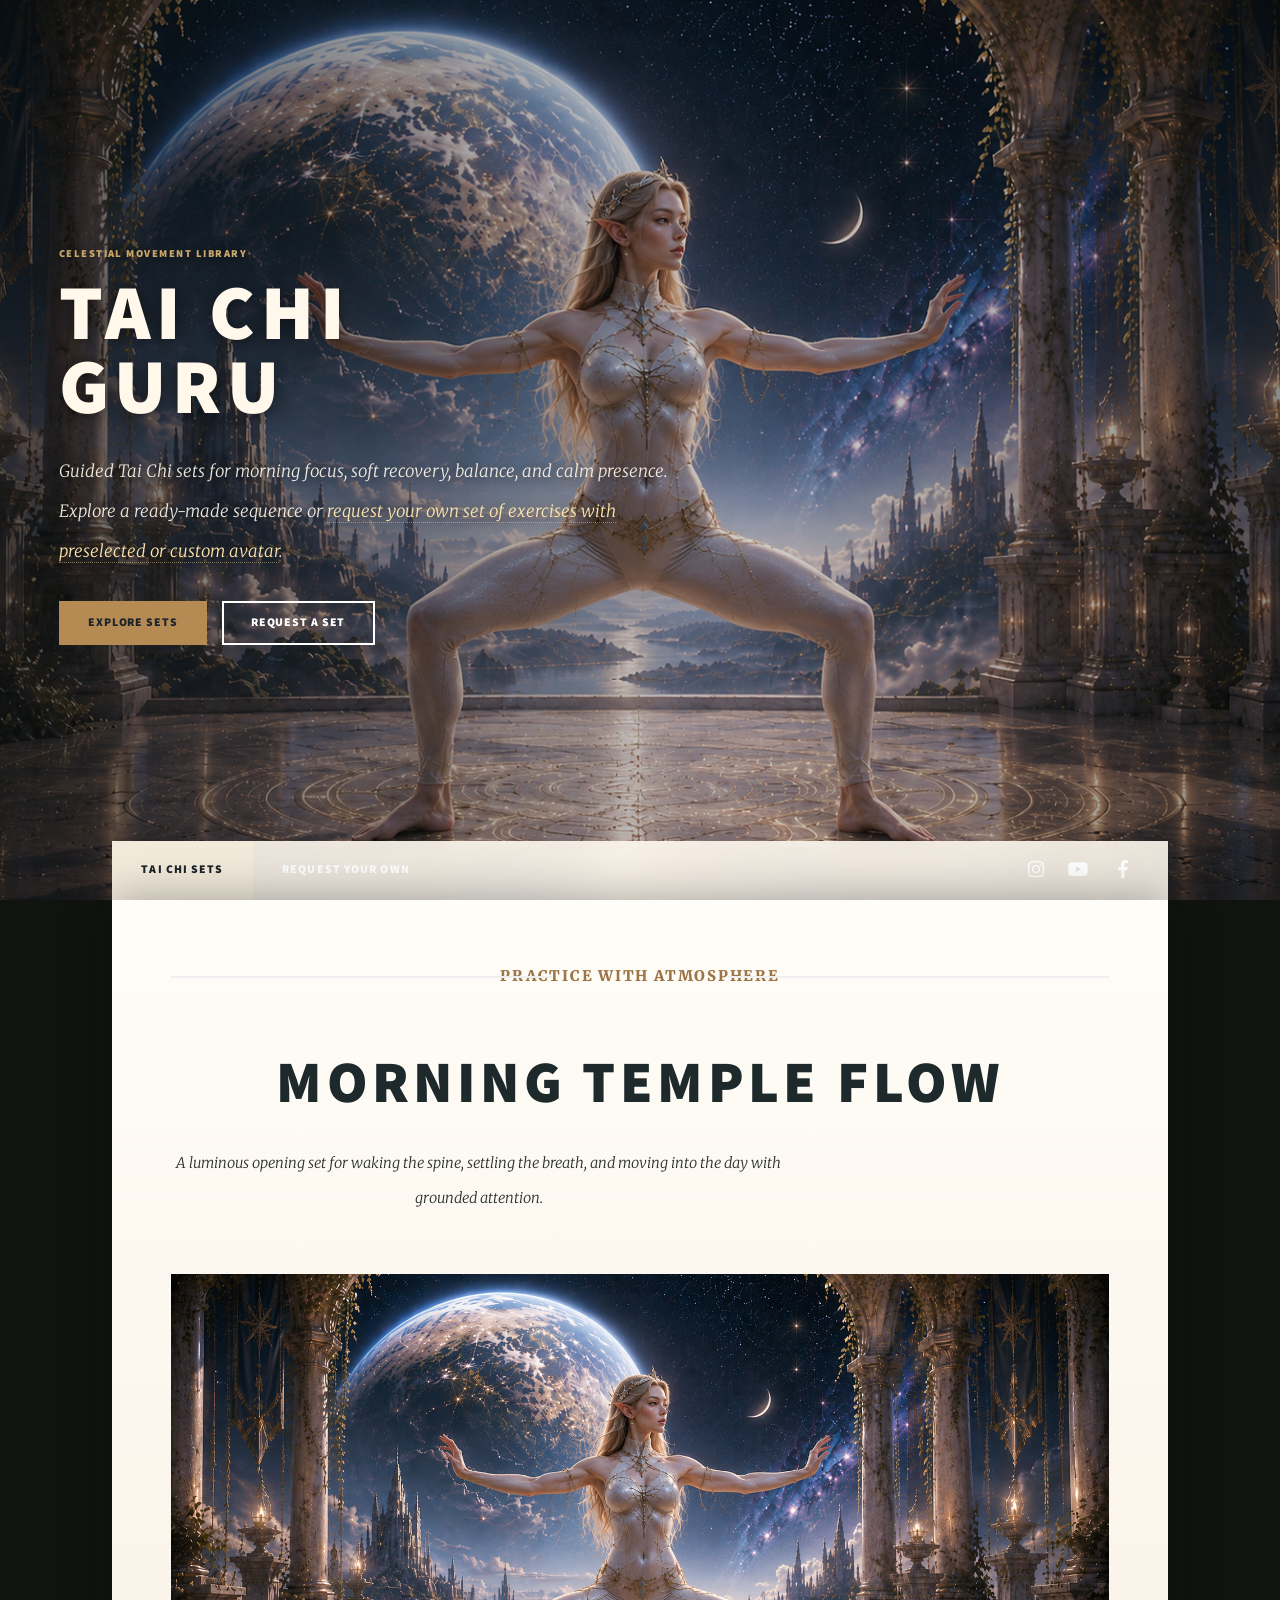
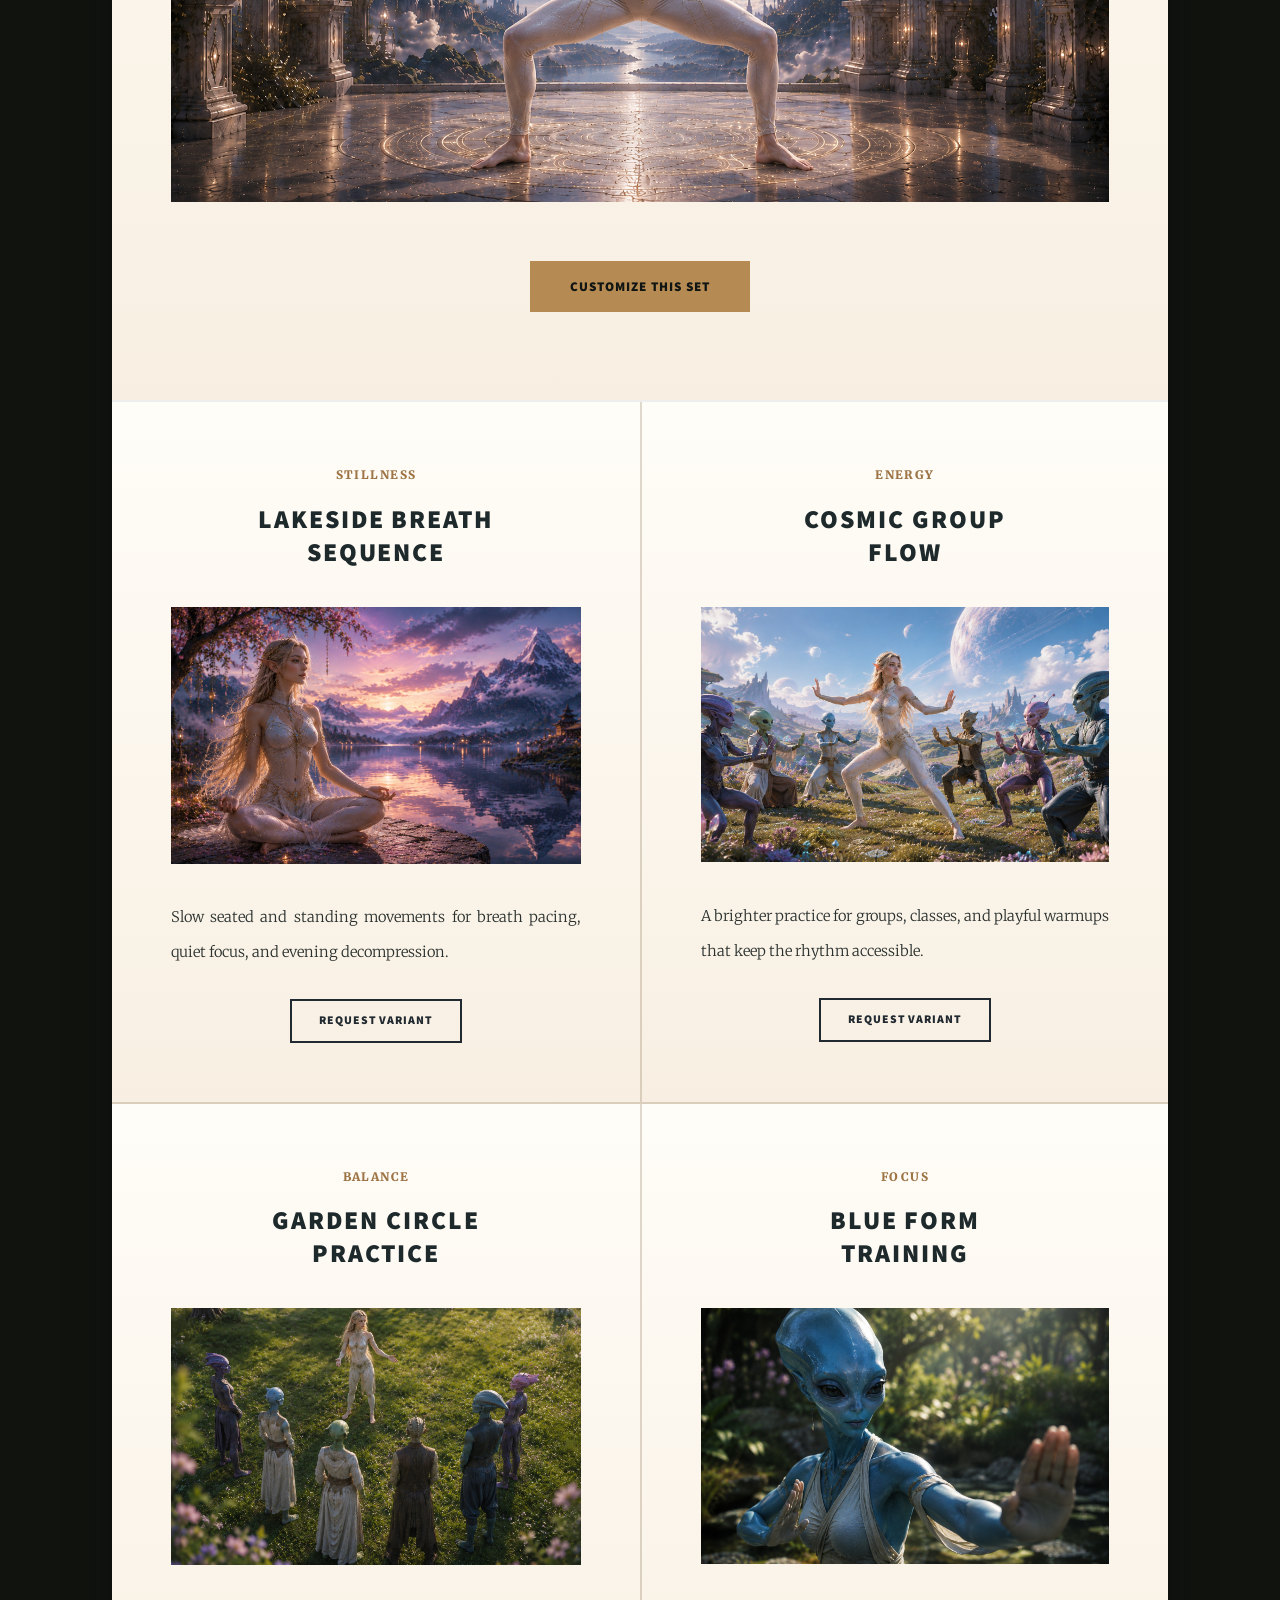
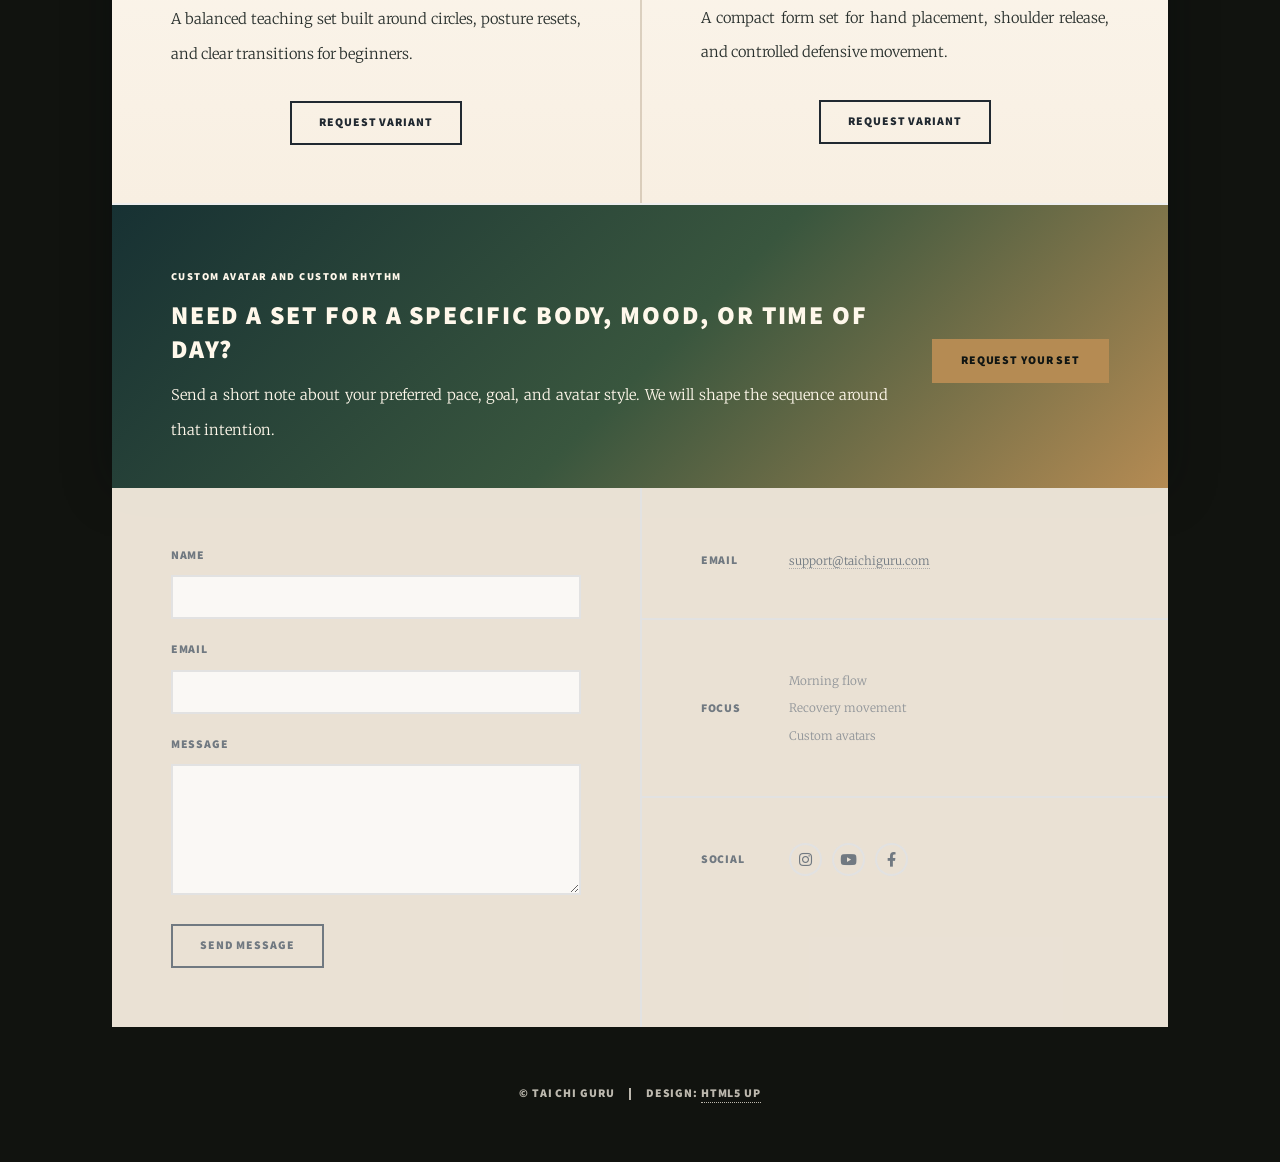
==== index.html @ 0974673b "Update support email" ====
<!DOCTYPE HTML>
<!--
	Massively by HTML5 UP
	html5up.net | @ajlkn
	Free for personal and commercial use under the CCA 3.0 license (html5up.net/license)
-->
<html>
	<head>
		<title>Tai Chi Guru</title>
		<meta charset="utf-8" />
		<meta name="viewport" content="width=device-width, initial-scale=1, user-scalable=no" />
		<link rel="stylesheet" href="assets/css/main.css" />
		<link rel="stylesheet" href="assets/css/tai-chi-guru.css" />
		<noscript><link rel="stylesheet" href="assets/css/noscript.css" /></noscript>
	</head>
	<body class="is-preload">

		<!-- Wrapper -->
			<div id="wrapper" class="fade-in">

				<!-- Intro -->
					<div id="intro" class="tai-hero">
						<p class="eyebrow">Celestial movement library</p>
						<h1>Tai Chi<br />
						Guru</h1>
						<p>Guided Tai Chi sets for morning focus, soft recovery, balance, and calm presence. Explore a ready-made sequence or <a href="request.html">request your own set of exercises with preselected or custom avatar</a>.</p>
						<ul class="actions">
							<li><a href="#sets" class="button primary scrolly">Explore Sets</a></li>
							<li><a href="request.html" class="button">Request a Set</a></li>
						</ul>
					</div>

				<!-- Header -->
					<header id="header">
						<a href="index.html" class="logo">Tai Chi Guru</a>
					</header>

				<!-- Nav -->
					<nav id="nav">
						<ul class="links">
							<li class="active"><a href="index.html">Tai Chi Sets</a></li>
							<li><a href="request.html">Request Your Own</a></li>
						</ul>
						<ul class="icons">
							<li><a href="#" class="icon brands fa-instagram"><span class="label">Instagram</span></a></li>
							<li><a href="#" class="icon brands fa-youtube"><span class="label">YouTube</span></a></li>
							<li><a href="#" class="icon brands fa-facebook-f"><span class="label">Facebook</span></a></li>
						</ul>
					</nav>

				<!-- Main -->
					<div id="main">

						<!-- Featured Post -->
							<article id="sets" class="post featured tai-feature">
								<header class="major">
									<span class="date">Practice with atmosphere</span>
									<h2><a href="#">Morning Temple Flow</a></h2>
									<p>A luminous opening set for waking the spine, settling the breath, and moving into the day with grounded attention.</p>
								</header>
								<a href="#" class="image main"><img src="images/hero-celestial-temple.png" alt="Tai Chi practice in a moonlit celestial temple" /></a>
								<ul class="actions special">
									<li><a href="request.html" class="button large primary">Customize This Set</a></li>
								</ul>
							</article>

						<!-- Posts -->
							<section class="posts tai-set-grid">
								<article>
									<header>
										<span class="date">Stillness</span>
										<h2><a href="#">Lakeside Breath<br />
										Sequence</a></h2>
									</header>
									<a href="#" class="image fit"><img src="images/set-lakeside-meditation.png" alt="Meditative Tai Chi pose beside a mountain lake at sunset" /></a>
									<p>Slow seated and standing movements for breath pacing, quiet focus, and evening decompression.</p>
									<ul class="actions special">
										<li><a href="request.html" class="button">Request Variant</a></li>
									</ul>
								</article>
								<article>
									<header>
										<span class="date">Energy</span>
										<h2><a href="#">Cosmic Group<br />
										Flow</a></h2>
									</header>
									<a href="#" class="image fit"><img src="images/set-cosmic-group.png" alt="Group Tai Chi practice in a colorful cosmic meadow" /></a>
									<p>A brighter practice for groups, classes, and playful warmups that keep the rhythm accessible.</p>
									<ul class="actions special">
										<li><a href="request.html" class="button">Request Variant</a></li>
									</ul>
								</article>
								<article>
									<header>
										<span class="date">Balance</span>
										<h2><a href="#">Garden Circle<br />
										Practice</a></h2>
									</header>
									<a href="#" class="image fit"><img src="images/set-garden-circle.png" alt="Tai Chi guide teaching a quiet garden circle" /></a>
									<p>A balanced teaching set built around circles, posture resets, and clear transitions for beginners.</p>
									<ul class="actions special">
										<li><a href="request.html" class="button">Request Variant</a></li>
									</ul>
								</article>
								<article>
									<header>
										<span class="date">Focus</span>
										<h2><a href="#">Blue Form<br />
										Training</a></h2>
									</header>
									<a href="#" class="image fit"><img src="images/set-blue-form.png" alt="Close Tai Chi hand form in a shaded garden" /></a>
									<p>A compact form set for hand placement, shoulder release, and controlled defensive movement.</p>
									<ul class="actions special">
										<li><a href="request.html" class="button">Request Variant</a></li>
									</ul>
								</article>
							</section>

						<!-- Request CTA -->
							<section class="tai-request-band">
								<div>
									<p class="eyebrow">Custom avatar and custom rhythm</p>
									<h2>Need a set for a specific body, mood, or time of day?</h2>
									<p>Send a short note about your preferred pace, goal, and avatar style. We will shape the sequence around that intention.</p>
								</div>
								<ul class="actions">
									<li><a href="request.html" class="button primary">Request Your Set</a></li>
								</ul>
							</section>

					</div>

				<!-- Footer -->
					<footer id="footer">
						<section>
							<form method="post" action="#">
								<div class="fields">
									<div class="field">
										<label for="name">Name</label>
										<input type="text" name="name" id="name" />
									</div>
									<div class="field">
										<label for="email">Email</label>
										<input type="email" name="email" id="email" />
									</div>
									<div class="field">
										<label for="message">Message</label>
										<textarea name="message" id="message" rows="3"></textarea>
									</div>
								</div>
								<ul class="actions">
									<li><input type="submit" value="Send Message" /></li>
								</ul>
							</form>
						</section>
						<section class="split contact">
							<section>
								<h3>Email</h3>
								<p><a href="#">support@taichiguru.com</a></p>
							</section>
							<section>
								<h3>Focus</h3>
								<p>Morning flow<br />
								Recovery movement<br />
								Custom avatars</p>
							</section>
							<section>
								<h3>Social</h3>
								<ul class="icons alt">
									<li><a href="#" class="icon brands alt fa-instagram"><span class="label">Instagram</span></a></li>
									<li><a href="#" class="icon brands alt fa-youtube"><span class="label">YouTube</span></a></li>
									<li><a href="#" class="icon brands alt fa-facebook-f"><span class="label">Facebook</span></a></li>
								</ul>
							</section>
						</section>
					</footer>

				<!-- Copyright -->
					<div id="copyright">
						<ul><li>&copy; Tai Chi Guru</li><li>Design: <a href="https://html5up.net">HTML5 UP</a></li></ul>
					</div>

			</div>

		<!-- Scripts -->
			<script src="assets/js/jquery.min.js"></script>
			<script src="assets/js/jquery.scrollex.min.js"></script>
			<script src="assets/js/jquery.scrolly.min.js"></script>
			<script src="assets/js/browser.min.js"></script>
			<script src="assets/js/breakpoints.min.js"></script>
			<script src="assets/js/util.js"></script>
			<script src="assets/js/main.js"></script>

	</body>
</html>
---- assets/css/main.css ----
@import url(fontawesome-all.min.css);
@import url("https://fonts.googleapis.com/css?family=Merriweather:300,700,300italic,700italic|Source+Sans+Pro:900");

/*
	Massively by HTML5 UP
	html5up.net | @ajlkn
	Free for personal and commercial use under the CCA 3.0 license (html5up.net/license)
*/

html, body, div, span, applet, object,
iframe, h1, h2, h3, h4, h5, h6, p, blockquote,
pre, a, abbr, acronym, address, big, cite,
code, del, dfn, em, img, ins, kbd, q, s, samp,
small, strike, strong, sub, sup, tt, var, b,
u, i, center, dl, dt, dd, ol, ul, li, fieldset,
form, label, legend, table, caption, tbody,
tfoot, thead, tr, th, td, article, aside,
canvas, details, embed, figure, figcaption,
footer, header, hgroup, menu, nav, output, ruby,
section, summary, time, mark, audio, video {
	margin: 0;
	padding: 0;
	border: 0;
	font-size: 100%;
	font: inherit;
	vertical-align: baseline;}

article, aside, details, figcaption, figure,
footer, header, hgroup, menu, nav, section {
	display: block;}

body {
	line-height: 1;
}

ol, ul {
	list-style: none;
}

blockquote, q {
	quotes: none;
}

	blockquote:before, blockquote:after, q:before, q:after {
		content: '';
		content: none;
	}

table {
	border-collapse: collapse;
	border-spacing: 0;
}

body {
	-webkit-text-size-adjust: none;
}

mark {
	background-color: transparent;
	color: inherit;
}

input::-moz-focus-inner {
	border: 0;
	padding: 0;
}

input, select, textarea {
	-moz-appearance: none;
	-webkit-appearance: none;
	-ms-appearance: none;
	appearance: none;
}

/* Basic */

	@-ms-viewport {
		width: device-width;
	}

	body {
		-ms-overflow-style: scrollbar;
	}

	@media screen and (max-width: 480px) {

		html, body {
			min-width: 320px;
		}

	}

	html {
		box-sizing: border-box;
	}

	*, *:before, *:after {
		box-sizing: inherit;
	}

	body {
		background-color: #1e252d;
	}

		body.is-preload *, body.is-preload *:before, body.is-preload *:after {
			-moz-animation: none !important;
			-webkit-animation: none !important;
			-ms-animation: none !important;
			animation: none !important;
			-moz-transition: none !important;
			-webkit-transition: none !important;
			-ms-transition: none !important;
			transition: none !important;
		}

/* Type */

	html {
		font-size: 16pt;
	}

		@media screen and (max-width: 1680px) {

			html {
				font-size: 12pt;
			}

		}

		@media screen and (max-width: 1280px) {

			html {
				font-size: 11pt;
			}

		}

		@media screen and (max-width: 360px) {

			html {
				font-size: 10pt;
			}

		}

	body {
		color: #212931;
	}

	body, input, select, textarea {
		font-family: "Merriweather", Georgia, serif;
		font-weight: 300;
		font-size: 1rem;
		line-height: 2.375;
	}

	a {
		-moz-transition: color 0.2s ease-in-out, background-color 0.2s ease-in-out, border-color 0.2s ease-in-out, box-shadow 0.2s ease-in-out;
		-webkit-transition: color 0.2s ease-in-out, background-color 0.2s ease-in-out, border-color 0.2s ease-in-out, box-shadow 0.2s ease-in-out;
		-ms-transition: color 0.2s ease-in-out, background-color 0.2s ease-in-out, border-color 0.2s ease-in-out, box-shadow 0.2s ease-in-out;
		transition: color 0.2s ease-in-out, background-color 0.2s ease-in-out, border-color 0.2s ease-in-out, box-shadow 0.2s ease-in-out;
		border-bottom: dotted 1px;
		text-decoration: none;
	}

		a:hover {
			border-bottom-color: transparent;
		}

	strong, b {
		font-weight: 600;
	}

	em, i {
		font-style: italic;
	}

	p {
		text-align: justify;
		margin: 0 0 2rem 0;
	}

	h1, h2, h3, h4, h5, h6 {
		font-family: "Source Sans Pro", Helvetica, sans-serif;
		font-weight: 900;
		line-height: 1.5;
		letter-spacing: 0.075em;
		text-transform: uppercase;
		margin: 0 0 1rem 0;
	}

		h1 a, h2 a, h3 a, h4 a, h5 a, h6 a {
			border-bottom: 0;
			color: inherit;
			text-decoration: none;
		}

	h1 {
		font-size: 4rem;
		line-height: 1.1;
		margin: 0 0 2rem 0;
	}

	h2 {
		font-size: 1.75rem;
		line-height: 1.3;
		margin: 0 0 1.5rem 0;
	}

	h3 {
		font-size: 1.25rem;
		margin: 0 0 1.5rem 0;
	}

	h4 {
		font-size: 1rem;
	}

	h5 {
		font-size: 0.9rem;
	}

	h6 {
		font-size: 0.8rem;
	}

	sub {
		font-size: 0.8rem;
		position: relative;
		top: 0.5rem;
	}

	sup {
		font-size: 0.8rem;
		position: relative;
		top: -0.5rem;
	}

	blockquote {
		border-left: solid 4px;
		font-style: italic;
		margin: 0 0 2rem 0;
		padding: 0.5rem 0 0.5rem 2rem;
	}

	code {
		border: solid 2px;
		font-family: "Courier New", monospace;
		font-size: 0.9rem;
		margin: 0 0.25rem;
		padding: 0.25rem 0.65rem;
	}

	pre {
		-webkit-overflow-scrolling: touch;
		font-family: "Courier New", monospace;
		font-size: 0.9rem;
		margin: 0 0 2rem 0;
	}

		pre code {
			display: block;
			line-height: 1.75;
			padding: 1rem 1.5rem;
			overflow-x: auto;
		}

	hr {
		border: 0;
		border-bottom: solid 2px;
		margin: 3rem 0;
	}

		hr.major {
			margin: 5rem 0;
		}

	.align-left {
		text-align: left;
	}

	.align-center {
		text-align: center;
	}

	.align-right {
		text-align: right;
	}

	input, select, textarea {
		color: #212931;
	}

	a {
		color: #212931;
		border-bottom-color: rgba(33, 41, 49, 0.5);
	}

		a:hover {
			border-bottom-color: transparent;
			color: #18bfef !important;
		}

	strong, b {
		color: #212931;
	}

	h1, h2, h3, h4, h5, h6 {
		color: #212931;
	}

	blockquote {
		border-left-color: #eeeeee;
	}

	code {
		background: rgba(220, 220, 220, 0.25);
		border-color: #eeeeee;
	}

	hr {
		border-bottom-color: #eeeeee;
	}

/* Row */

	.row {
		display: flex;
		flex-wrap: wrap;
		box-sizing: border-box;
		align-items: stretch;
	}

		.row > * {
			box-sizing: border-box;
		}

		.row.gtr-uniform > * > :last-child {
			margin-bottom: 0;
		}

		.row.aln-left {
			justify-content: flex-start;
		}

		.row.aln-center {
			justify-content: center;
		}

		.row.aln-right {
			justify-content: flex-end;
		}

		.row.aln-top {
			align-items: flex-start;
		}

		.row.aln-middle {
			align-items: center;
		}

		.row.aln-bottom {
			align-items: flex-end;
		}

		.row > .imp {
			order: -1;
		}

		.row > .col-1 {
			width: 8.33333%;
		}

		.row > .off-1 {
			margin-left: 8.33333%;
		}

		.row > .col-2 {
			width: 16.66667%;
		}

		.row > .off-2 {
			margin-left: 16.66667%;
		}

		.row > .col-3 {
			width: 25%;
		}

		.row > .off-3 {
			margin-left: 25%;
		}

		.row > .col-4 {
			width: 33.33333%;
		}

		.row > .off-4 {
			margin-left: 33.33333%;
		}

		.row > .col-5 {
			width: 41.66667%;
		}

		.row > .off-5 {
			margin-left: 41.66667%;
		}

		.row > .col-6 {
			width: 50%;
		}

		.row > .off-6 {
			margin-left: 50%;
		}

		.row > .col-7 {
			width: 58.33333%;
		}

		.row > .off-7 {
			margin-left: 58.33333%;
		}

		.row > .col-8 {
			width: 66.66667%;
		}

		.row > .off-8 {
			margin-left: 66.66667%;
		}

		.row > .col-9 {
			width: 75%;
		}

		.row > .off-9 {
			margin-left: 75%;
		}

		.row > .col-10 {
			width: 83.33333%;
		}

		.row > .off-10 {
			margin-left: 83.33333%;
		}

		.row > .col-11 {
			width: 91.66667%;
		}

		.row > .off-11 {
			margin-left: 91.66667%;
		}

		.row > .col-12 {
			width: 100%;
		}

		.row > .off-12 {
			margin-left: 100%;
		}

		.row.gtr-0 {
			margin-top: 0;
			margin-left: 0rem;
		}

			.row.gtr-0 > * {
				padding: 0 0 0 0rem;
			}

			.row.gtr-0.gtr-uniform {
				margin-top: 0rem;
			}

				.row.gtr-0.gtr-uniform > * {
					padding-top: 0rem;
				}

		.row.gtr-25 {
			margin-top: 0;
			margin-left: -0.375rem;
		}

			.row.gtr-25 > * {
				padding: 0 0 0 0.375rem;
			}

			.row.gtr-25.gtr-uniform {
				margin-top: -0.375rem;
			}

				.row.gtr-25.gtr-uniform > * {
					padding-top: 0.375rem;
				}

		.row.gtr-50 {
			margin-top: 0;
			margin-left: -0.75rem;
		}

			.row.gtr-50 > * {
				padding: 0 0 0 0.75rem;
			}

			.row.gtr-50.gtr-uniform {
				margin-top: -0.75rem;
			}

				.row.gtr-50.gtr-uniform > * {
					padding-top: 0.75rem;
				}

		.row {
			margin-top: 0;
			margin-left: -1.5rem;
		}

			.row > * {
				padding: 0 0 0 1.5rem;
			}

			.row.gtr-uniform {
				margin-top: -1.5rem;
			}

				.row.gtr-uniform > * {
					padding-top: 1.5rem;
				}

		.row.gtr-150 {
			margin-top: 0;
			margin-left: -2.25rem;
		}

			.row.gtr-150 > * {
				padding: 0 0 0 2.25rem;
			}

			.row.gtr-150.gtr-uniform {
				margin-top: -2.25rem;
			}

				.row.gtr-150.gtr-uniform > * {
					padding-top: 2.25rem;
				}

		.row.gtr-200 {
			margin-top: 0;
			margin-left: -3rem;
		}

			.row.gtr-200 > * {
				padding: 0 0 0 3rem;
			}

			.row.gtr-200.gtr-uniform {
				margin-top: -3rem;
			}

				.row.gtr-200.gtr-uniform > * {
					padding-top: 3rem;
				}

		@media screen and (max-width: 1680px) {

			.row {
				display: flex;
				flex-wrap: wrap;
				box-sizing: border-box;
				align-items: stretch;
			}

				.row > * {
					box-sizing: border-box;
				}

				.row.gtr-uniform > * > :last-child {
					margin-bottom: 0;
				}

				.row.aln-left {
					justify-content: flex-start;
				}

				.row.aln-center {
					justify-content: center;
				}

				.row.aln-right {
					justify-content: flex-end;
				}

				.row.aln-top {
					align-items: flex-start;
				}

				.row.aln-middle {
					align-items: center;
				}

				.row.aln-bottom {
					align-items: flex-end;
				}

				.row > .imp-xlarge {
					order: -1;
				}

				.row > .col-1-xlarge {
					width: 8.33333%;
				}

				.row > .off-1-xlarge {
					margin-left: 8.33333%;
				}

				.row > .col-2-xlarge {
					width: 16.66667%;
				}

				.row > .off-2-xlarge {
					margin-left: 16.66667%;
				}

				.row > .col-3-xlarge {
					width: 25%;
				}

				.row > .off-3-xlarge {
					margin-left: 25%;
				}

				.row > .col-4-xlarge {
					width: 33.33333%;
				}

				.row > .off-4-xlarge {
					margin-left: 33.33333%;
				}

				.row > .col-5-xlarge {
					width: 41.66667%;
				}

				.row > .off-5-xlarge {
					margin-left: 41.66667%;
				}

				.row > .col-6-xlarge {
					width: 50%;
				}

				.row > .off-6-xlarge {
					margin-left: 50%;
				}

				.row > .col-7-xlarge {
					width: 58.33333%;
				}

				.row > .off-7-xlarge {
					margin-left: 58.33333%;
				}

				.row > .col-8-xlarge {
					width: 66.66667%;
				}

				.row > .off-8-xlarge {
					margin-left: 66.66667%;
				}

				.row > .col-9-xlarge {
					width: 75%;
				}

				.row > .off-9-xlarge {
					margin-left: 75%;
				}

				.row > .col-10-xlarge {
					width: 83.33333%;
				}

				.row > .off-10-xlarge {
					margin-left: 83.33333%;
				}

				.row > .col-11-xlarge {
					width: 91.66667%;
				}

				.row > .off-11-xlarge {
					margin-left: 91.66667%;
				}

				.row > .col-12-xlarge {
					width: 100%;
				}

				.row > .off-12-xlarge {
					margin-left: 100%;
				}

				.row.gtr-0 {
					margin-top: 0;
					margin-left: 0rem;
				}

					.row.gtr-0 > * {
						padding: 0 0 0 0rem;
					}

					.row.gtr-0.gtr-uniform {
						margin-top: 0rem;
					}

						.row.gtr-0.gtr-uniform > * {
							padding-top: 0rem;
						}

				.row.gtr-25 {
					margin-top: 0;
					margin-left: -0.375rem;
				}

					.row.gtr-25 > * {
						padding: 0 0 0 0.375rem;
					}

					.row.gtr-25.gtr-uniform {
						margin-top: -0.375rem;
					}

						.row.gtr-25.gtr-uniform > * {
							padding-top: 0.375rem;
						}

				.row.gtr-50 {
					margin-top: 0;
					margin-left: -0.75rem;
				}

					.row.gtr-50 > * {
						padding: 0 0 0 0.75rem;
					}

					.row.gtr-50.gtr-uniform {
						margin-top: -0.75rem;
					}

						.row.gtr-50.gtr-uniform > * {
							padding-top: 0.75rem;
						}

				.row {
					margin-top: 0;
					margin-left: -1.5rem;
				}

					.row > * {
						padding: 0 0 0 1.5rem;
					}

					.row.gtr-uniform {
						margin-top: -1.5rem;
					}

						.row.gtr-uniform > * {
							padding-top: 1.5rem;
						}

				.row.gtr-150 {
					margin-top: 0;
					margin-left: -2.25rem;
				}

					.row.gtr-150 > * {
						padding: 0 0 0 2.25rem;
					}

					.row.gtr-150.gtr-uniform {
						margin-top: -2.25rem;
					}

						.row.gtr-150.gtr-uniform > * {
							padding-top: 2.25rem;
						}

				.row.gtr-200 {
					margin-top: 0;
					margin-left: -3rem;
				}

					.row.gtr-200 > * {
						padding: 0 0 0 3rem;
					}

					.row.gtr-200.gtr-uniform {
						margin-top: -3rem;
					}

						.row.gtr-200.gtr-uniform > * {
							padding-top: 3rem;
						}

		}

		@media screen and (max-width: 1280px) {

			.row {
				display: flex;
				flex-wrap: wrap;
				box-sizing: border-box;
				align-items: stretch;
			}

				.row > * {
					box-sizing: border-box;
				}

				.row.gtr-uniform > * > :last-child {
					margin-bottom: 0;
				}

				.row.aln-left {
					justify-content: flex-start;
				}

				.row.aln-center {
					justify-content: center;
				}

				.row.aln-right {
					justify-content: flex-end;
				}

				.row.aln-top {
					align-items: flex-start;
				}

				.row.aln-middle {
					align-items: center;
				}

				.row.aln-bottom {
					align-items: flex-end;
				}

				.row > .imp-large {
					order: -1;
				}

				.row > .col-1-large {
					width: 8.33333%;
				}

				.row > .off-1-large {
					margin-left: 8.33333%;
				}

				.row > .col-2-large {
					width: 16.66667%;
				}

				.row > .off-2-large {
					margin-left: 16.66667%;
				}

				.row > .col-3-large {
					width: 25%;
				}

				.row > .off-3-large {
					margin-left: 25%;
				}

				.row > .col-4-large {
					width: 33.33333%;
				}

				.row > .off-4-large {
					margin-left: 33.33333%;
				}

				.row > .col-5-large {
					width: 41.66667%;
				}

				.row > .off-5-large {
					margin-left: 41.66667%;
				}

				.row > .col-6-large {
					width: 50%;
				}

				.row > .off-6-large {
					margin-left: 50%;
				}

				.row > .col-7-large {
					width: 58.33333%;
				}

				.row > .off-7-large {
					margin-left: 58.33333%;
				}

				.row > .col-8-large {
					width: 66.66667%;
				}

				.row > .off-8-large {
					margin-left: 66.66667%;
				}

				.row > .col-9-large {
					width: 75%;
				}

				.row > .off-9-large {
					margin-left: 75%;
				}

				.row > .col-10-large {
					width: 83.33333%;
				}

				.row > .off-10-large {
					margin-left: 83.33333%;
				}

				.row > .col-11-large {
					width: 91.66667%;
				}

				.row > .off-11-large {
					margin-left: 91.66667%;
				}

				.row > .col-12-large {
					width: 100%;
				}

				.row > .off-12-large {
					margin-left: 100%;
				}

				.row.gtr-0 {
					margin-top: 0;
					margin-left: 0rem;
				}

					.row.gtr-0 > * {
						padding: 0 0 0 0rem;
					}

					.row.gtr-0.gtr-uniform {
						margin-top: 0rem;
					}

						.row.gtr-0.gtr-uniform > * {
							padding-top: 0rem;
						}

				.row.gtr-25 {
					margin-top: 0;
					margin-left: -0.375rem;
				}

					.row.gtr-25 > * {
						padding: 0 0 0 0.375rem;
					}

					.row.gtr-25.gtr-uniform {
						margin-top: -0.375rem;
					}

						.row.gtr-25.gtr-uniform > * {
							padding-top: 0.375rem;
						}

				.row.gtr-50 {
					margin-top: 0;
					margin-left: -0.75rem;
				}

					.row.gtr-50 > * {
						padding: 0 0 0 0.75rem;
					}

					.row.gtr-50.gtr-uniform {
						margin-top: -0.75rem;
					}

						.row.gtr-50.gtr-uniform > * {
							padding-top: 0.75rem;
						}

				.row {
					margin-top: 0;
					margin-left: -1.5rem;
				}

					.row > * {
						padding: 0 0 0 1.5rem;
					}

					.row.gtr-uniform {
						margin-top: -1.5rem;
					}

						.row.gtr-uniform > * {
							padding-top: 1.5rem;
						}

				.row.gtr-150 {
					margin-top: 0;
					margin-left: -2.25rem;
				}

					.row.gtr-150 > * {
						padding: 0 0 0 2.25rem;
					}

					.row.gtr-150.gtr-uniform {
						margin-top: -2.25rem;
					}

						.row.gtr-150.gtr-uniform > * {
							padding-top: 2.25rem;
						}

				.row.gtr-200 {
					margin-top: 0;
					margin-left: -3rem;
				}

					.row.gtr-200 > * {
						padding: 0 0 0 3rem;
					}

					.row.gtr-200.gtr-uniform {
						margin-top: -3rem;
					}

						.row.gtr-200.gtr-uniform > * {
							padding-top: 3rem;
						}

		}

		@media screen and (max-width: 980px) {

			.row {
				display: flex;
				flex-wrap: wrap;
				box-sizing: border-box;
				align-items: stretch;
			}

				.row > * {
					box-sizing: border-box;
				}

				.row.gtr-uniform > * > :last-child {
					margin-bottom: 0;
				}

				.row.aln-left {
					justify-content: flex-start;
				}

				.row.aln-center {
					justify-content: center;
				}

				.row.aln-right {
					justify-content: flex-end;
				}

				.row.aln-top {
					align-items: flex-start;
				}

				.row.aln-middle {
					align-items: center;
				}

				.row.aln-bottom {
					align-items: flex-end;
				}

				.row > .imp-medium {
					order: -1;
				}

				.row > .col-1-medium {
					width: 8.33333%;
				}

				.row > .off-1-medium {
					margin-left: 8.33333%;
				}

				.row > .col-2-medium {
					width: 16.66667%;
				}

				.row > .off-2-medium {
					margin-left: 16.66667%;
				}

				.row > .col-3-medium {
					width: 25%;
				}

				.row > .off-3-medium {
					margin-left: 25%;
				}

				.row > .col-4-medium {
					width: 33.33333%;
				}

				.row > .off-4-medium {
					margin-left: 33.33333%;
				}

				.row > .col-5-medium {
					width: 41.66667%;
				}

				.row > .off-5-medium {
					margin-left: 41.66667%;
				}

				.row > .col-6-medium {
					width: 50%;
				}

				.row > .off-6-medium {
					margin-left: 50%;
				}

				.row > .col-7-medium {
					width: 58.33333%;
				}

				.row > .off-7-medium {
					margin-left: 58.33333%;
				}

				.row > .col-8-medium {
					width: 66.66667%;
				}

				.row > .off-8-medium {
					margin-left: 66.66667%;
				}

				.row > .col-9-medium {
					width: 75%;
				}

				.row > .off-9-medium {
					margin-left: 75%;
				}

				.row > .col-10-medium {
					width: 83.33333%;
				}

				.row > .off-10-medium {
					margin-left: 83.33333%;
				}

				.row > .col-11-medium {
					width: 91.66667%;
				}

				.row > .off-11-medium {
					margin-left: 91.66667%;
				}

				.row > .col-12-medium {
					width: 100%;
				}

				.row > .off-12-medium {
					margin-left: 100%;
				}

				.row.gtr-0 {
					margin-top: 0;
					margin-left: 0rem;
				}

					.row.gtr-0 > * {
						padding: 0 0 0 0rem;
					}

					.row.gtr-0.gtr-uniform {
						margin-top: 0rem;
					}

						.row.gtr-0.gtr-uniform > * {
							padding-top: 0rem;
						}

				.row.gtr-25 {
					margin-top: 0;
					margin-left: -0.375rem;
				}

					.row.gtr-25 > * {
						padding: 0 0 0 0.375rem;
					}

					.row.gtr-25.gtr-uniform {
						margin-top: -0.375rem;
					}

						.row.gtr-25.gtr-uniform > * {
							padding-top: 0.375rem;
						}

				.row.gtr-50 {
					margin-top: 0;
					margin-left: -0.75rem;
				}

					.row.gtr-50 > * {
						padding: 0 0 0 0.75rem;
					}

					.row.gtr-50.gtr-uniform {
						margin-top: -0.75rem;
					}

						.row.gtr-50.gtr-uniform > * {
							padding-top: 0.75rem;
						}

				.row {
					margin-top: 0;
					margin-left: -1.5rem;
				}

					.row > * {
						padding: 0 0 0 1.5rem;
					}

					.row.gtr-uniform {
						margin-top: -1.5rem;
					}

						.row.gtr-uniform > * {
							padding-top: 1.5rem;
						}

				.row.gtr-150 {
					margin-top: 0;
					margin-left: -2.25rem;
				}

					.row.gtr-150 > * {
						padding: 0 0 0 2.25rem;
					}

					.row.gtr-150.gtr-uniform {
						margin-top: -2.25rem;
					}

						.row.gtr-150.gtr-uniform > * {
							padding-top: 2.25rem;
						}

				.row.gtr-200 {
					margin-top: 0;
					margin-left: -3rem;
				}

					.row.gtr-200 > * {
						padding: 0 0 0 3rem;
					}

					.row.gtr-200.gtr-uniform {
						margin-top: -3rem;
					}

						.row.gtr-200.gtr-uniform > * {
							padding-top: 3rem;
						}

		}

		@media screen and (max-width: 736px) {

			.row {
				display: flex;
				flex-wrap: wrap;
				box-sizing: border-box;
				align-items: stretch;
			}

				.row > * {
					box-sizing: border-box;
				}

				.row.gtr-uniform > * > :last-child {
					margin-bottom: 0;
				}

				.row.aln-left {
					justify-content: flex-start;
				}

				.row.aln-center {
					justify-content: center;
				}

				.row.aln-right {
					justify-content: flex-end;
				}

				.row.aln-top {
					align-items: flex-start;
				}

				.row.aln-middle {
					align-items: center;
				}

				.row.aln-bottom {
					align-items: flex-end;
				}

				.row > .imp-small {
					order: -1;
				}

				.row > .col-1-small {
					width: 8.33333%;
				}

				.row > .off-1-small {
					margin-left: 8.33333%;
				}

				.row > .col-2-small {
					width: 16.66667%;
				}

				.row > .off-2-small {
					margin-left: 16.66667%;
				}

				.row > .col-3-small {
					width: 25%;
				}

				.row > .off-3-small {
					margin-left: 25%;
				}

				.row > .col-4-small {
					width: 33.33333%;
				}

				.row > .off-4-small {
					margin-left: 33.33333%;
				}

				.row > .col-5-small {
					width: 41.66667%;
				}

				.row > .off-5-small {
					margin-left: 41.66667%;
				}

				.row > .col-6-small {
					width: 50%;
				}

				.row > .off-6-small {
					margin-left: 50%;
				}

				.row > .col-7-small {
					width: 58.33333%;
				}

				.row > .off-7-small {
					margin-left: 58.33333%;
				}

				.row > .col-8-small {
					width: 66.66667%;
				}

				.row > .off-8-small {
					margin-left: 66.66667%;
				}

				.row > .col-9-small {
					width: 75%;
				}

				.row > .off-9-small {
					margin-left: 75%;
				}

				.row > .col-10-small {
					width: 83.33333%;
				}

				.row > .off-10-small {
					margin-left: 83.33333%;
				}

				.row > .col-11-small {
					width: 91.66667%;
				}

				.row > .off-11-small {
					margin-left: 91.66667%;
				}

				.row > .col-12-small {
					width: 100%;
				}

				.row > .off-12-small {
					margin-left: 100%;
				}

				.row.gtr-0 {
					margin-top: 0;
					margin-left: 0rem;
				}

					.row.gtr-0 > * {
						padding: 0 0 0 0rem;
					}

					.row.gtr-0.gtr-uniform {
						margin-top: 0rem;
					}

						.row.gtr-0.gtr-uniform > * {
							padding-top: 0rem;
						}

				.row.gtr-25 {
					margin-top: 0;
					margin-left: -0.375rem;
				}

					.row.gtr-25 > * {
						padding: 0 0 0 0.375rem;
					}

					.row.gtr-25.gtr-uniform {
						margin-top: -0.375rem;
					}

						.row.gtr-25.gtr-uniform > * {
							padding-top: 0.375rem;
						}

				.row.gtr-50 {
					margin-top: 0;
					margin-left: -0.75rem;
				}

					.row.gtr-50 > * {
						padding: 0 0 0 0.75rem;
					}

					.row.gtr-50.gtr-uniform {
						margin-top: -0.75rem;
					}

						.row.gtr-50.gtr-uniform > * {
							padding-top: 0.75rem;
						}

				.row {
					margin-top: 0;
					margin-left: -1.5rem;
				}

					.row > * {
						padding: 0 0 0 1.5rem;
					}

					.row.gtr-uniform {
						margin-top: -1.5rem;
					}

						.row.gtr-uniform > * {
							padding-top: 1.5rem;
						}

				.row.gtr-150 {
					margin-top: 0;
					margin-left: -2.25rem;
				}

					.row.gtr-150 > * {
						padding: 0 0 0 2.25rem;
					}

					.row.gtr-150.gtr-uniform {
						margin-top: -2.25rem;
					}

						.row.gtr-150.gtr-uniform > * {
							padding-top: 2.25rem;
						}

				.row.gtr-200 {
					margin-top: 0;
					margin-left: -3rem;
				}

					.row.gtr-200 > * {
						padding: 0 0 0 3rem;
					}

					.row.gtr-200.gtr-uniform {
						margin-top: -3rem;
					}

						.row.gtr-200.gtr-uniform > * {
							padding-top: 3rem;
						}

		}

		@media screen and (max-width: 480px) {

			.row {
				display: flex;
				flex-wrap: wrap;
				box-sizing: border-box;
				align-items: stretch;
			}

				.row > * {
					box-sizing: border-box;
				}

				.row.gtr-uniform > * > :last-child {
					margin-bottom: 0;
				}

				.row.aln-left {
					justify-content: flex-start;
				}

				.row.aln-center {
					justify-content: center;
				}

				.row.aln-right {
					justify-content: flex-end;
				}

				.row.aln-top {
					align-items: flex-start;
				}

				.row.aln-middle {
					align-items: center;
				}

				.row.aln-bottom {
					align-items: flex-end;
				}

				.row > .imp-xsmall {
					order: -1;
				}

				.row > .col-1-xsmall {
					width: 8.33333%;
				}

				.row > .off-1-xsmall {
					margin-left: 8.33333%;
				}

				.row > .col-2-xsmall {
					width: 16.66667%;
				}

				.row > .off-2-xsmall {
					margin-left: 16.66667%;
				}

				.row > .col-3-xsmall {
					width: 25%;
				}

				.row > .off-3-xsmall {
					margin-left: 25%;
				}

				.row > .col-4-xsmall {
					width: 33.33333%;
				}

				.row > .off-4-xsmall {
					margin-left: 33.33333%;
				}

				.row > .col-5-xsmall {
					width: 41.66667%;
				}

				.row > .off-5-xsmall {
					margin-left: 41.66667%;
				}

				.row > .col-6-xsmall {
					width: 50%;
				}

				.row > .off-6-xsmall {
					margin-left: 50%;
				}

				.row > .col-7-xsmall {
					width: 58.33333%;
				}

				.row > .off-7-xsmall {
					margin-left: 58.33333%;
				}

				.row > .col-8-xsmall {
					width: 66.66667%;
				}

				.row > .off-8-xsmall {
					margin-left: 66.66667%;
				}

				.row > .col-9-xsmall {
					width: 75%;
				}

				.row > .off-9-xsmall {
					margin-left: 75%;
				}

				.row > .col-10-xsmall {
					width: 83.33333%;
				}

				.row > .off-10-xsmall {
					margin-left: 83.33333%;
				}

				.row > .col-11-xsmall {
					width: 91.66667%;
				}

				.row > .off-11-xsmall {
					margin-left: 91.66667%;
				}

				.row > .col-12-xsmall {
					width: 100%;
				}

				.row > .off-12-xsmall {
					margin-left: 100%;
				}

				.row.gtr-0 {
					margin-top: 0;
					margin-left: 0rem;
				}

					.row.gtr-0 > * {
						padding: 0 0 0 0rem;
					}

					.row.gtr-0.gtr-uniform {
						margin-top: 0rem;
					}

						.row.gtr-0.gtr-uniform > * {
							padding-top: 0rem;
						}

				.row.gtr-25 {
					margin-top: 0;
					margin-left: -0.375rem;
				}

					.row.gtr-25 > * {
						padding: 0 0 0 0.375rem;
					}

					.row.gtr-25.gtr-uniform {
						margin-top: -0.375rem;
					}

						.row.gtr-25.gtr-uniform > * {
							padding-top: 0.375rem;
						}

				.row.gtr-50 {
					margin-top: 0;
					margin-left: -0.75rem;
				}

					.row.gtr-50 > * {
						padding: 0 0 0 0.75rem;
					}

					.row.gtr-50.gtr-uniform {
						margin-top: -0.75rem;
					}

						.row.gtr-50.gtr-uniform > * {
							padding-top: 0.75rem;
						}

				.row {
					margin-top: 0;
					margin-left: -1.5rem;
				}

					.row > * {
						padding: 0 0 0 1.5rem;
					}

					.row.gtr-uniform {
						margin-top: -1.5rem;
					}

						.row.gtr-uniform > * {
							padding-top: 1.5rem;
						}

				.row.gtr-150 {
					margin-top: 0;
					margin-left: -2.25rem;
				}

					.row.gtr-150 > * {
						padding: 0 0 0 2.25rem;
					}

					.row.gtr-150.gtr-uniform {
						margin-top: -2.25rem;
					}

						.row.gtr-150.gtr-uniform > * {
							padding-top: 2.25rem;
						}

				.row.gtr-200 {
					margin-top: 0;
					margin-left: -3rem;
				}

					.row.gtr-200 > * {
						padding: 0 0 0 3rem;
					}

					.row.gtr-200.gtr-uniform {
						margin-top: -3rem;
					}

						.row.gtr-200.gtr-uniform > * {
							padding-top: 3rem;
						}

		}

		@media screen and (max-width: 360px) {

			.row {
				display: flex;
				flex-wrap: wrap;
				box-sizing: border-box;
				align-items: stretch;
			}

				.row > * {
					box-sizing: border-box;
				}

				.row.gtr-uniform > * > :last-child {
					margin-bottom: 0;
				}

				.row.aln-left {
					justify-content: flex-start;
				}

				.row.aln-center {
					justify-content: center;
				}

				.row.aln-right {
					justify-content: flex-end;
				}

				.row.aln-top {
					align-items: flex-start;
				}

				.row.aln-middle {
					align-items: center;
				}

				.row.aln-bottom {
					align-items: flex-end;
				}

				.row > .imp-xxsmall {
					order: -1;
				}

				.row > .col-1-xxsmall {
					width: 8.33333%;
				}

				.row > .off-1-xxsmall {
					margin-left: 8.33333%;
				}

				.row > .col-2-xxsmall {
					width: 16.66667%;
				}

				.row > .off-2-xxsmall {
					margin-left: 16.66667%;
				}

				.row > .col-3-xxsmall {
					width: 25%;
				}

				.row > .off-3-xxsmall {
					margin-left: 25%;
				}

				.row > .col-4-xxsmall {
					width: 33.33333%;
				}

				.row > .off-4-xxsmall {
					margin-left: 33.33333%;
				}

				.row > .col-5-xxsmall {
					width: 41.66667%;
				}

				.row > .off-5-xxsmall {
					margin-left: 41.66667%;
				}

				.row > .col-6-xxsmall {
					width: 50%;
				}

				.row > .off-6-xxsmall {
					margin-left: 50%;
				}

				.row > .col-7-xxsmall {
					width: 58.33333%;
				}

				.row > .off-7-xxsmall {
					margin-left: 58.33333%;
				}

				.row > .col-8-xxsmall {
					width: 66.66667%;
				}

				.row > .off-8-xxsmall {
					margin-left: 66.66667%;
				}

				.row > .col-9-xxsmall {
					width: 75%;
				}

				.row > .off-9-xxsmall {
					margin-left: 75%;
				}

				.row > .col-10-xxsmall {
					width: 83.33333%;
				}

				.row > .off-10-xxsmall {
					margin-left: 83.33333%;
				}

				.row > .col-11-xxsmall {
					width: 91.66667%;
				}

				.row > .off-11-xxsmall {
					margin-left: 91.66667%;
				}

				.row > .col-12-xxsmall {
					width: 100%;
				}

				.row > .off-12-xxsmall {
					margin-left: 100%;
				}

				.row.gtr-0 {
					margin-top: 0;
					margin-left: 0rem;
				}

					.row.gtr-0 > * {
						padding: 0 0 0 0rem;
					}

					.row.gtr-0.gtr-uniform {
						margin-top: 0rem;
					}

						.row.gtr-0.gtr-uniform > * {
							padding-top: 0rem;
						}

				.row.gtr-25 {
					margin-top: 0;
					margin-left: -0.375rem;
				}

					.row.gtr-25 > * {
						padding: 0 0 0 0.375rem;
					}

					.row.gtr-25.gtr-uniform {
						margin-top: -0.375rem;
					}

						.row.gtr-25.gtr-uniform > * {
							padding-top: 0.375rem;
						}

				.row.gtr-50 {
					margin-top: 0;
					margin-left: -0.75rem;
				}

					.row.gtr-50 > * {
						padding: 0 0 0 0.75rem;
					}

					.row.gtr-50.gtr-uniform {
						margin-top: -0.75rem;
					}

						.row.gtr-50.gtr-uniform > * {
							padding-top: 0.75rem;
						}

				.row {
					margin-top: 0;
					margin-left: -1.5rem;
				}

					.row > * {
						padding: 0 0 0 1.5rem;
					}

					.row.gtr-uniform {
						margin-top: -1.5rem;
					}

						.row.gtr-uniform > * {
							padding-top: 1.5rem;
						}

				.row.gtr-150 {
					margin-top: 0;
					margin-left: -2.25rem;
				}

					.row.gtr-150 > * {
						padding: 0 0 0 2.25rem;
					}

					.row.gtr-150.gtr-uniform {
						margin-top: -2.25rem;
					}

						.row.gtr-150.gtr-uniform > * {
							padding-top: 2.25rem;
						}

				.row.gtr-200 {
					margin-top: 0;
					margin-left: -3rem;
				}

					.row.gtr-200 > * {
						padding: 0 0 0 3rem;
					}

					.row.gtr-200.gtr-uniform {
						margin-top: -3rem;
					}

						.row.gtr-200.gtr-uniform > * {
							padding-top: 3rem;
						}

		}

/* Box */

	.box {
		border: solid 2px;
		margin-bottom: 2rem;
		padding: 1.5rem;
	}

		.box > :last-child,
		.box > :last-child > :last-child,
		.box > :last-child > :last-child > :last-child {
			margin-bottom: 0;
		}

		.box.alt {
			border: 0;
			border-radius: 0;
			padding: 0;
		}

	.box {
		border-color: #eeeeee;
	}

/* Button */

	input[type="submit"],
	input[type="reset"],
	input[type="button"],
	button,
	.button {
		-moz-appearance: none;
		-webkit-appearance: none;
		-ms-appearance: none;
		appearance: none;
		-moz-transition: background-color 0.2s ease-in-out, box-shadow 0.2s ease-in-out, color 0.2s ease-in-out;
		-webkit-transition: background-color 0.2s ease-in-out, box-shadow 0.2s ease-in-out, color 0.2s ease-in-out;
		-ms-transition: background-color 0.2s ease-in-out, box-shadow 0.2s ease-in-out, color 0.2s ease-in-out;
		transition: background-color 0.2s ease-in-out, box-shadow 0.2s ease-in-out, color 0.2s ease-in-out;
		border: 0;
		border-radius: 0;
		cursor: pointer;
		display: inline-block;
		font-family: "Source Sans Pro", Helvetica, sans-serif;
		font-size: 0.8rem;
		font-weight: 900;
		letter-spacing: 0.075em;
		height: 3rem;
		line-height: 3rem;
		padding: 0 2rem;
		text-align: center;
		text-decoration: none;
		text-transform: uppercase;
		white-space: nowrap;
	}

		input[type="submit"].icon:before,
		input[type="reset"].icon:before,
		input[type="button"].icon:before,
		button.icon:before,
		.button.icon:before {
			margin-right: 0.5rem;
		}

		input[type="submit"].icon.solo,
		input[type="reset"].icon.solo,
		input[type="button"].icon.solo,
		button.icon.solo,
		.button.icon.solo {
			position: relative;
			width: 4rem;
			height: 4rem;
			line-height: 4rem;
			border-radius: 4rem;
			text-indent: 4rem;
			overflow: hidden;
			padding: 0;
			white-space: nowrap;
		}

			input[type="submit"].icon.solo:before,
			input[type="reset"].icon.solo:before,
			input[type="button"].icon.solo:before,
			button.icon.solo:before,
			.button.icon.solo:before {
				position: absolute;
				display: block;
				top: 0;
				left: 0;
				width: inherit;
				height: inherit;
				line-height: inherit;
				font-size: 1.25rem;
				margin-right: 0;
				text-align: center;
				text-indent: 0;
			}

		input[type="submit"].fit,
		input[type="reset"].fit,
		input[type="button"].fit,
		button.fit,
		.button.fit {
			width: 100%;
		}

		input[type="submit"].small,
		input[type="reset"].small,
		input[type="button"].small,
		button.small,
		.button.small {
			font-size: 0.7rem;
			height: 2.5rem;
			line-height: 2.5rem;
			padding: 0 1.5rem;
		}

		input[type="submit"].large,
		input[type="reset"].large,
		input[type="button"].large,
		button.large,
		.button.large {
			font-size: 0.9rem;
			height: 3.5rem;
			line-height: 3.5rem;
			padding: 0 2.75rem;
		}

		@media screen and (max-width: 980px) {

			input[type="submit"],
			input[type="reset"],
			input[type="button"],
			button,
			.button {
				font-size: 0.9rem;
				height: 3.25rem;
				line-height: 3.25rem;
			}

				input[type="submit"].large,
				input[type="reset"].large,
				input[type="button"].large,
				button.large,
				.button.large {
					font-size: 1rem;
					height: 3.75rem;
					line-height: 3.75rem;
				}

		}

		input[type="submit"].disabled, input[type="submit"]:disabled,
		input[type="reset"].disabled,
		input[type="reset"]:disabled,
		input[type="button"].disabled,
		input[type="button"]:disabled,
		button.disabled,
		button:disabled,
		.button.disabled,
		.button:disabled {
			pointer-events: none;
			opacity: 0.25;
		}

	input[type="submit"],
	input[type="reset"],
	input[type="button"],
	button,
	.button {
		background-color: transparent;
		box-shadow: inset 0 0 0 2px #212931;
		color: #212931 !important;
	}

		input[type="submit"]:hover,
		input[type="reset"]:hover,
		input[type="button"]:hover,
		button:hover,
		.button:hover {
			box-shadow: inset 0 0 0 2px #18bfef;
			color: #18bfef !important;
		}

		input[type="submit"].primary,
		input[type="reset"].primary,
		input[type="button"].primary,
		button.primary,
		.button.primary {
			background-color: #212931;
			box-shadow: none;
			color: #ffffff !important;
		}

			input[type="submit"].primary:hover,
			input[type="reset"].primary:hover,
			input[type="button"].primary:hover,
			button.primary:hover,
			.button.primary:hover {
				background-color: #18bfef;
			}

/* Form */

	form {
		margin: 0 0 2rem 0;
	}

		form > :last-child {
			margin-bottom: 0;
		}

		form > .fields {
			display: -moz-flex;
			display: -webkit-flex;
			display: -ms-flex;
			display: flex;
			-moz-flex-wrap: wrap;
			-webkit-flex-wrap: wrap;
			-ms-flex-wrap: wrap;
			flex-wrap: wrap;
			width: calc(100% + 3rem);
			margin: -1.5rem 0 2rem -1.5rem;
		}

			form > .fields > .field {
				-moz-flex-grow: 0;
				-webkit-flex-grow: 0;
				-ms-flex-grow: 0;
				flex-grow: 0;
				-moz-flex-shrink: 0;
				-webkit-flex-shrink: 0;
				-ms-flex-shrink: 0;
				flex-shrink: 0;
				padding: 1.5rem 0 0 1.5rem;
				width: calc(100% - 1.5rem);
			}

				form > .fields > .field.half {
					width: calc(50% - 0.75rem);
				}

				form > .fields > .field.third {
					width: calc(100%/3 - 0.5rem);
				}

				form > .fields > .field.quarter {
					width: calc(25% - 0.375rem);
				}

		@media screen and (max-width: 480px) {

			form > .fields {
				width: calc(100% + 3rem);
				margin: -1.5rem 0 2rem -1.5rem;
			}

				form > .fields > .field {
					padding: 1.5rem 0 0 1.5rem;
					width: calc(100% - 1.5rem);
				}

					form > .fields > .field.half {
						width: calc(100% - 1.5rem);
					}

					form > .fields > .field.third {
						width: calc(100% - 1.5rem);
					}

					form > .fields > .field.quarter {
						width: calc(100% - 1.5rem);
					}

		}

	label {
		display: block;
		font-family: "Source Sans Pro", Helvetica, sans-serif;
		font-weight: 900;
		line-height: 1.5;
		letter-spacing: 0.075em;
		font-size: 0.8rem;
		text-transform: uppercase;
		margin: 0 0 0.75rem 0;
	}

		@media screen and (max-width: 980px) {

			label {
				font-size: 0.9rem;
			}

		}

	input[type="text"],
	input[type="password"],
	input[type="email"],
	select,
	textarea {
		-moz-appearance: none;
		-webkit-appearance: none;
		-ms-appearance: none;
		appearance: none;
		background: transparent;
		border-radius: 0;
		border: solid 2px;
		color: inherit;
		display: block;
		outline: 0;
		padding: 0 1rem;
		text-decoration: none;
		width: 100%;
	}

		input[type="text"]:invalid,
		input[type="password"]:invalid,
		input[type="email"]:invalid,
		select:invalid,
		textarea:invalid {
			box-shadow: none;
		}

	select {
		background-size: 1.25rem;
		background-repeat: no-repeat;
		background-position: calc(100% - 1rem) center;
		height: 3rem;
		padding-right: 3rem;
		text-overflow: ellipsis;
	}

		select:focus::-ms-value {
			background-color: transparent;
		}

		select::-ms-expand {
			display: none;
		}

	input[type="text"],
	input[type="password"],
	input[type="email"],
	select {
		height: 3rem;
	}

	textarea {
		padding: 0.75rem 1rem;
	}

	input[type="checkbox"],
	input[type="radio"] {
		-moz-appearance: none;
		-webkit-appearance: none;
		-ms-appearance: none;
		appearance: none;
		display: block;
		float: left;
		margin-right: -2rem;
		opacity: 0;
		width: 1rem;
		z-index: -1;
	}

		input[type="checkbox"] + label,
		input[type="radio"] + label {
			text-decoration: none;
			cursor: pointer;
			display: inline-block;
			font-size: 1rem;
			letter-spacing: 0;
			font-family: "Merriweather", Georgia, serif;
			text-transform: none;
			font-weight: 300;
			padding-left: 2.8rem;
			padding-right: 1rem;
			position: relative;
		}

			input[type="checkbox"] + label:before,
			input[type="radio"] + label:before {
				-moz-osx-font-smoothing: grayscale;
				-webkit-font-smoothing: antialiased;
				display: inline-block;
				font-style: normal;
				font-variant: normal;
				text-rendering: auto;
				line-height: 1;
				text-transform: none !important;
				font-family: 'Font Awesome 5 Free';
				font-weight: 900;
			}

			input[type="checkbox"] + label:before,
			input[type="radio"] + label:before {
				border-radius: 0;
				border: solid 2px;
				content: '';
				display: inline-block;
				font-size: 0.8rem;
				height: 1.8rem;
				left: 0;
				line-height: 1.65rem;
				position: absolute;
				text-align: center;
				top: -0.125rem;
				width: 1.8rem;
			}

		input[type="checkbox"]:checked + label:before,
		input[type="radio"]:checked + label:before {
			content: '\f00c';
		}

	input[type="checkbox"] + label:before {
		border-radius: 0;
	}

	input[type="radio"] + label:before {
		border-radius: 100%;
	}

	::-webkit-input-placeholder {
		opacity: 1.0;
	}

	:-moz-placeholder {
		opacity: 1.0;
	}

	::-moz-placeholder {
		opacity: 1.0;
	}

	:-ms-input-placeholder {
		opacity: 1.0;
	}

	label {
		color: #212931;
	}

	input[type="text"],
	input[type="password"],
	input[type="email"],
	select,
	textarea {
		border-color: #eeeeee;
	}

		input[type="text"]:focus,
		input[type="password"]:focus,
		input[type="email"]:focus,
		select:focus,
		textarea:focus {
			border-color: #18bfef;
		}

	select {
		background-image: url("data:image/svg+xml;charset=utf8,%3Csvg xmlns='http://www.w3.org/2000/svg' width='40' height='40' preserveAspectRatio='none' viewBox='0 0 40 40'%3E%3Cpath d='M9.4,12.3l10.4,10.4l10.4-10.4c0.2-0.2,0.5-0.4,0.9-0.4c0.3,0,0.6,0.1,0.9,0.4l3.3,3.3c0.2,0.2,0.4,0.5,0.4,0.9 c0,0.4-0.1,0.6-0.4,0.9L20.7,31.9c-0.2,0.2-0.5,0.4-0.9,0.4c-0.3,0-0.6-0.1-0.9-0.4L4.3,17.3c-0.2-0.2-0.4-0.5-0.4-0.9 c0-0.4,0.1-0.6,0.4-0.9l3.3-3.3c0.2-0.2,0.5-0.4,0.9-0.4S9.1,12.1,9.4,12.3z' fill='%23eeeeee' /%3E%3C/svg%3E");
	}

		select option {
			background-color: #ffffff;
			color: #212931;
		}

	.select-wrapper:before {
		color: #eeeeee;
	}

	input[type="checkbox"] + label,
	input[type="radio"] + label {
		color: #212931;
	}

		input[type="checkbox"] + label:before,
		input[type="radio"] + label:before {
			border-color: #eeeeee;
		}

	input[type="checkbox"]:checked + label:before,
	input[type="radio"]:checked + label:before {
		background-color: #212931;
		border-color: #212931;
		color: #ffffff;
	}

	input[type="checkbox"]:focus + label:before,
	input[type="radio"]:focus + label:before {
		border-color: #18bfef;
	}

	::-webkit-input-placeholder {
		color: #909498 !important;
	}

	:-moz-placeholder {
		color: #909498 !important;
	}

	::-moz-placeholder {
		color: #909498 !important;
	}

	:-ms-input-placeholder {
		color: #909498 !important;
	}

	.formerize-placeholder {
		color: #909498 !important;
	}

/* Icon */

	.icon {
		text-decoration: none;
		border-bottom: none;
		position: relative;
	}

		.icon:before {
			-moz-osx-font-smoothing: grayscale;
			-webkit-font-smoothing: antialiased;
			display: inline-block;
			font-style: normal;
			font-variant: normal;
			text-rendering: auto;
			line-height: 1;
			text-transform: none !important;
			font-family: 'Font Awesome 5 Free';
			font-weight: 400;
		}

		.icon > .label {
			display: none;
		}

		.icon:before {
			line-height: inherit;
		}

		.icon.solid:before {
			font-weight: 900;
		}

		.icon.brands:before {
			font-family: 'Font Awesome 5 Brands';
		}

/* Image */

	.image {
		border: 0;
		display: inline-block;
		position: relative;
	}

		.image img {
			display: block;
		}

		.image.left, .image.right {
			max-width: 40%;
		}

			.image.left img, .image.right img {
				width: 100%;
			}

		.image.left {
			float: left;
			margin: 0 2rem 2rem 0;
			top: 0.75rem;
		}

		.image.right {
			float: right;
			margin: 0 0 2rem 2rem;
			top: 0.75rem;
		}

		.image.fit {
			display: block;
			margin: 2.5rem 0;
			width: 100%;
		}

			.image.fit:first-child {
				margin-top: 0;
			}

			.image.fit img {
				width: 100%;
			}

		.image.main {
			display: block;
			margin: 4rem 0;
			width: 100%;
		}

			.image.main:first-child {
				margin-top: 0;
			}

			.image.main img {
				width: 100%;
			}

		@media screen and (max-width: 736px) {

			.image.fit {
				margin: 2rem 0;
			}

			.image.main {
				margin: 2rem 0;
			}

		}

	a.image {
		overflow: hidden;
	}

		a.image img {
			-moz-transition: -moz-transform 0.2s ease-out;
			-webkit-transition: -webkit-transform 0.2s ease-out;
			-ms-transition: -ms-transform 0.2s ease-out;
			transition: transform 0.2s ease-out;
		}

		a.image:hover img {
			-moz-transform: scale(1.05);
			-webkit-transform: scale(1.05);
			-ms-transform: scale(1.05);
			transform: scale(1.05);
		}

/* Actions */

	ul.actions {
		display: -moz-flex;
		display: -webkit-flex;
		display: -ms-flex;
		display: flex;
		cursor: default;
		list-style: none;
		margin-left: -1rem;
		padding-left: 0;
	}

		ul.actions li {
			padding: 0 0 0 1rem;
			vertical-align: middle;
		}

		ul.actions.special {
			-moz-justify-content: center;
			-webkit-justify-content: center;
			-ms-justify-content: center;
			justify-content: center;
			width: 100%;
			margin-left: 0;
		}

			ul.actions.special li:first-child {
				padding-left: 0;
			}

		ul.actions.stacked {
			-moz-flex-direction: column;
			-webkit-flex-direction: column;
			-ms-flex-direction: column;
			flex-direction: column;
			margin-left: 0;
		}

			ul.actions.stacked li {
				padding: 1.3rem 0 0 0;
			}

				ul.actions.stacked li:first-child {
					padding-top: 0;
				}

		ul.actions.fit {
			width: calc(100% + 1rem);
		}

			ul.actions.fit li {
				-moz-flex-grow: 1;
				-webkit-flex-grow: 1;
				-ms-flex-grow: 1;
				flex-grow: 1;
				-moz-flex-shrink: 1;
				-webkit-flex-shrink: 1;
				-ms-flex-shrink: 1;
				flex-shrink: 1;
				width: 100%;
			}

				ul.actions.fit li > * {
					width: 100%;
				}

			ul.actions.fit.stacked {
				width: 100%;
			}

		@media screen and (max-width: 480px) {

			ul.actions:not(.fixed) {
				-moz-flex-direction: column;
				-webkit-flex-direction: column;
				-ms-flex-direction: column;
				flex-direction: column;
				margin-left: 0;
				width: 100% !important;
			}

				ul.actions:not(.fixed) li {
					-moz-flex-grow: 1;
					-webkit-flex-grow: 1;
					-ms-flex-grow: 1;
					flex-grow: 1;
					-moz-flex-shrink: 1;
					-webkit-flex-shrink: 1;
					-ms-flex-shrink: 1;
					flex-shrink: 1;
					padding: 1rem 0 0 0;
					text-align: center;
					width: 100%;
				}

					ul.actions:not(.fixed) li > * {
						width: 100%;
					}

					ul.actions:not(.fixed) li:first-child {
						padding-top: 0;
					}

					ul.actions:not(.fixed) li input[type="submit"],
					ul.actions:not(.fixed) li input[type="reset"],
					ul.actions:not(.fixed) li input[type="button"],
					ul.actions:not(.fixed) li button,
					ul.actions:not(.fixed) li .button {
						width: 100%;
					}

						ul.actions:not(.fixed) li input[type="submit"].icon:before,
						ul.actions:not(.fixed) li input[type="reset"].icon:before,
						ul.actions:not(.fixed) li input[type="button"].icon:before,
						ul.actions:not(.fixed) li button.icon:before,
						ul.actions:not(.fixed) li .button.icon:before {
							margin-left: -0.5rem;
						}

		}

/* Icons */

	ul.icons {
		cursor: default;
		list-style: none;
		padding-left: 0;
	}

		ul.icons li {
			display: inline-block;
			padding: 0 0.5rem 0 0;
			vertical-align: middle;
		}

			ul.icons li:last-child {
				padding-right: 0;
			}

			ul.icons li .icon:before {
				width: 2.25rem;
				height: 2.25rem;
				line-height: 2.25rem;
				display: inline-block;
				text-align: center;
				border-radius: 100%;
				font-size: 1.25rem;
			}

		ul.icons.alt li .icon:before {
			-moz-transition: color 0.2s ease-in-out, background-color 0.2s ease-in-out, border-color 0.2s ease-in-out, box-shadow 0.2s ease-in-out;
			-webkit-transition: color 0.2s ease-in-out, background-color 0.2s ease-in-out, border-color 0.2s ease-in-out, box-shadow 0.2s ease-in-out;
			-ms-transition: color 0.2s ease-in-out, background-color 0.2s ease-in-out, border-color 0.2s ease-in-out, box-shadow 0.2s ease-in-out;
			transition: color 0.2s ease-in-out, background-color 0.2s ease-in-out, border-color 0.2s ease-in-out, box-shadow 0.2s ease-in-out;
			font-size: 1rem;
		}

/* List */

	ol {
		list-style: decimal;
		margin: 0 0 2rem 0;
		padding-left: 1.25rem;
	}

		ol li {
			padding-left: 0.25rem;
		}

	ul {
		list-style: disc;
		margin: 0 0 2rem 0;
		padding-left: 1rem;
	}

		ul li {
			padding-left: 0.5rem;
		}

		ul.divided {
			list-style: none;
			padding-left: 0;
		}

			ul.divided li {
				border-top: solid 1px;
				padding: 0.5rem 0;
			}

				ul.divided li:first-child {
					border-top: 0;
					padding-top: 0;
				}

	dl {
		margin: 0 0 2rem 0;
	}

		dl dt {
			display: block;
			font-weight: 600;
			margin: 0 0 1rem 0;
		}

		dl dd {
			margin-left: 2rem;
		}

	ul.divided li {
		border-top-color: #eeeeee;
	}

	ul.icons li a.icon:hover:before {
		color: #18bfef;
	}

	ul.icons.alt li .icon:before {
		box-shadow: inset 0 0 0 2px #eeeeee;
	}

	ul.icons.alt li a.icon:hover:before {
		box-shadow: inset 0 0 0 2px #18bfef;
	}

/* Section/Article */

	section.special, article.special {
		text-align: center;
	}

	header {
		cursor: default;
	}

		header > .date {
			display: block;
			font-size: 0.8rem;
			height: 1;
			margin: 0 0 1rem 0;
			position: relative;
		}

		header > p {
			font-style: italic;
		}

		header > h1 + p {
			font-size: 1.1rem;
			margin-top: -0.5rem;
			line-height: 2;
		}

		header > h2 + p {
			font-size: 1rem;
			margin-top: -0.75rem;
		}

		header > h3 + p {
			font-size: 0.9rem;
			margin-top: -0.75rem;
		}

		header > h4 + p {
			font-size: 0.8rem;
			margin-top: -0.75rem;
		}

		header.major {
			margin: 0 0 4rem 0;
			text-align: center;
		}

			header.major > :last-child {
				margin-bottom: 0;
			}

			header.major > p {
				margin-top: 0;
				text-align: center;
			}

			header.major > .date {
				font-size: 1rem;
				margin: 0 0 4rem 0;
			}

				header.major > .date:before, header.major > .date:after {
					content: '';
					display: block;
					position: absolute;
					top: 50%;
					width: calc(50% - 6rem);
					border-top: solid 2px;
				}

				header.major > .date:before {
					left: 0;
				}

				header.major > .date:after {
					right: 0;
				}

		@media screen and (max-width: 980px) {

			header br {
				display: none;
			}

		}

		@media screen and (max-width: 736px) {

			header.major {
				margin: 0 0 2rem 0;
			}

		}

	header.major .date:before, header.major .date:after {
		border-top-color: #eeeeee;
	}

/* Table */

	.table-wrapper {
		-webkit-overflow-scrolling: touch;
		overflow-x: auto;
	}

	table {
		margin: 0 0 2rem 0;
		width: 100%;
	}

		table tbody tr {
			border: solid 1px;
			border-left: 0;
			border-right: 0;
		}

		table td {
			padding: 0.75rem 0.75rem;
		}

		table th {
			font-family: "Source Sans Pro", Helvetica, sans-serif;
			font-size: 0.8rem;
			font-weight: 900;
			letter-spacing: 0.075em;
			line-height: 1.5;
			padding: 0 0.75rem 0.75rem 0.75rem;
			text-align: left;
			text-transform: uppercase;
		}

			@media screen and (max-width: 980px) {

				table th {
					font-size: 0.9rem;
				}

			}

		table thead {
			border-bottom: solid 2px;
		}

		table tfoot {
			border-top: solid 2px;
		}

		table.alt {
			border-collapse: separate;
		}

			table.alt tbody tr td {
				border: solid 1px;
				border-left-width: 0;
				border-top-width: 0;
			}

				table.alt tbody tr td:first-child {
					border-left-width: 1px;
				}

			table.alt tbody tr:first-child td {
				border-top-width: 1px;
			}

			table.alt thead {
				border-bottom: 0;
			}

			table.alt tfoot {
				border-top: 0;
			}

	table tbody tr {
		border-color: #eeeeee;
	}

		table tbody tr:nth-child(2n + 1) {
			background-color: rgba(220, 220, 220, 0.25);
		}

	table th {
		color: #212931;
	}

	table thead {
		border-bottom-color: #eeeeee;
	}

	table tfoot {
		border-top-color: #eeeeee;
	}

	table.alt tbody tr td {
		border-color: #eeeeee;
	}

/* Pagination */

	.pagination {
		display: -moz-inline-flex;
		display: -webkit-inline-flex;
		display: -ms-inline-flex;
		display: inline-flex;
		-moz-user-select: none;
		-webkit-user-select: none;
		-ms-user-select: none;
		user-select: none;
		cursor: default;
		list-style: none;
		margin: 0 0 2rem 2px;
		padding: 0;
	}

		.pagination a, .pagination span {
			-moz-transition: background-color 0.2s ease-in-out, border-color 0.2s ease-in-out, box-shadow 0.2s ease-in-out, color 0.2s ease-in-out;
			-webkit-transition: background-color 0.2s ease-in-out, border-color 0.2s ease-in-out, box-shadow 0.2s ease-in-out, color 0.2s ease-in-out;
			-ms-transition: background-color 0.2s ease-in-out, border-color 0.2s ease-in-out, box-shadow 0.2s ease-in-out, color 0.2s ease-in-out;
			transition: background-color 0.2s ease-in-out, border-color 0.2s ease-in-out, box-shadow 0.2s ease-in-out, color 0.2s ease-in-out;
			border: solid 2px;
			display: inline-block;
			font-family: "Source Sans Pro", Helvetica, sans-serif;
			font-size: 0.8rem;
			font-weight: 900;
			height: 3rem;
			letter-spacing: 0.075em;
			line-height: calc(3rem - 4px);
			margin-left: -2px;
			min-width: 3rem;
			position: relative;
			text-align: center;
			text-decoration: none;
			text-transform: uppercase;
		}

		.pagination .next, .pagination .previous {
			text-decoration: none;
			padding: 0 1.75rem;
		}

			.pagination .next:before, .pagination .previous:before {
				-moz-osx-font-smoothing: grayscale;
				-webkit-font-smoothing: antialiased;
				display: inline-block;
				font-style: normal;
				font-variant: normal;
				text-rendering: auto;
				line-height: 1;
				text-transform: none !important;
				font-family: 'Font Awesome 5 Free';
				font-weight: 900;
			}

			.pagination .next:before, .pagination .previous:before {
				display: inline-block;
				color: inherit !important;
				line-height: inherit;
			}

		.pagination .previous:before {
			content: '\f104';
			margin-right: 0.9375em;
		}

		.pagination .next:before {
			content: '\f105';
			float: right;
			margin-left: 0.9375em;
		}

		@media screen and (max-width: 980px) {

			.pagination a, .pagination span {
				font-size: 0.9rem;
			}

		}

		@media screen and (max-width: 480px) {

			.pagination .page, .pagination .extra {
				display: none;
			}

		}

	.pagination a, .pagination span {
		border-color: #eeeeee;
	}

	.pagination a {
		color: #212931 !important;
	}

		.pagination a:hover {
			color: #18bfef !important;
			border-color: #18bfef;
			z-index: 1;
		}

			.pagination a:hover + a,
			.pagination a:hover + span {
				border-left-color: #18bfef;
			}

		.pagination a.active {
			background-color: #eeeeee;
		}

	.pagination span {
		color: #eeeeee;
	}

/* Wrapper */

	#wrapper {
		-moz-transition: opacity 0.5s ease;
		-webkit-transition: opacity 0.5s ease;
		-ms-transition: opacity 0.5s ease;
		transition: opacity 0.5s ease;
		position: relative;
		z-index: 1;
		overflow: hidden;
	}

		#wrapper > .bg {
			position: absolute;
			top: 0;
			left: 0;
			width: 100%;
			height: 100%;
			background-color: #212931;
			background-image: url("../../images/overlay.png"), linear-gradient(0deg, rgba(0, 0, 0, 0.1), rgba(0, 0, 0, 0.1)), url("../../images/bg.jpg");
			background-size: auto,								auto,														100% auto;
			background-position: center,								center,														top center;
			background-repeat: repeat,								no-repeat,													no-repeat;
			background-attachment: scroll,								scroll,														scroll;
			z-index: -1;
		}

			#wrapper > .bg.fixed {
				position: fixed;
				width: 100vw;
				height: 100vh;
			}

		#wrapper.fade-in:before {
			pointer-events: none;
			-moz-transition: opacity 1s ease-in-out;
			-webkit-transition: opacity 1s ease-in-out;
			-ms-transition: opacity 1s ease-in-out;
			transition: opacity 1s ease-in-out;
			-moz-transition-delay: 0.75s;
			-webkit-transition-delay: 0.75s;
			-ms-transition-delay: 0.75s;
			transition-delay: 0.75s;
			background: #1e252d;
			content: '';
			display: block;
			height: 100%;
			left: 0;
			opacity: 0;
			position: fixed;
			top: 0;
			width: 100%;
		}

		body.is-preload #wrapper.fade-in:before {
			opacity: 1;
		}

		@media screen and (orientation: portrait) {

			#wrapper > .bg {
				background-size: auto,								auto,														auto 175%;
			}

		}

/* Intro */

	#intro {
		color: #ffffff;
		padding: 8rem 4rem 6rem 4rem ;
		-moz-align-items: center;
		-webkit-align-items: center;
		-ms-align-items: center;
		align-items: center;
		display: -moz-flex;
		display: -webkit-flex;
		display: -ms-flex;
		display: flex;
		-moz-flex-direction: column;
		-webkit-flex-direction: column;
		-ms-flex-direction: column;
		flex-direction: column;
		-moz-justify-content: -moz-flex-end;
		-webkit-justify-content: -webkit-flex-end;
		-ms-justify-content: -ms-flex-end;
		justify-content: flex-end;
		-moz-transition: opacity 1s ease, -moz-transform 1s ease;
		-webkit-transition: opacity 1s ease, -webkit-transform 1s ease;
		-ms-transition: opacity 1s ease, -ms-transform 1s ease;
		transition: opacity 1s ease, transform 1s ease;
		position: relative;
		cursor: default;
		text-align: center;
		z-index: 1;
		min-height: 100vh;
	}

		#intro input, #intro select, #intro textarea {
			color: #ffffff;
		}

		#intro a {
			color: #ffffff;
			border-bottom-color: rgba(255, 255, 255, 0.5);
		}

			#intro a:hover {
				border-bottom-color: transparent;
				color: #18bfef !important;
			}

		#intro strong, #intro b {
			color: #ffffff;
		}

		#intro h1, #intro h2, #intro h3, #intro h4, #intro h5, #intro h6 {
			color: #ffffff;
		}

		#intro blockquote {
			border-left-color: #ffffff;
		}

		#intro code {
			background: rgba(255, 255, 255, 0.075);
			border-color: #ffffff;
		}

		#intro hr {
			border-bottom-color: #ffffff;
		}

		#intro input[type="submit"],
		#intro input[type="reset"],
		#intro input[type="button"],
		#intro button,
		#intro .button {
			background-color: transparent;
			box-shadow: inset 0 0 0 2px #ffffff;
			color: #ffffff !important;
		}

			#intro input[type="submit"]:hover,
			#intro input[type="reset"]:hover,
			#intro input[type="button"]:hover,
			#intro button:hover,
			#intro .button:hover {
				box-shadow: inset 0 0 0 2px #18bfef;
				color: #18bfef !important;
			}

			#intro input[type="submit"].primary,
			#intro input[type="reset"].primary,
			#intro input[type="button"].primary,
			#intro button.primary,
			#intro .button.primary {
				background-color: #ffffff;
				box-shadow: none;
				color: #1e252d !important;
			}

				#intro input[type="submit"].primary:hover,
				#intro input[type="reset"].primary:hover,
				#intro input[type="button"].primary:hover,
				#intro button.primary:hover,
				#intro .button.primary:hover {
					background-color: #18bfef;
				}

		#intro h1 {
			font-size: 5rem;
			line-height: 1;
		}

		#intro p {
			font-size: 1.25rem;
			font-style: italic;
			margin-top: -0.25rem;
			text-align: center;
		}

		#intro + #header {
			margin-top: -20rem;
		}

			#intro + #header .logo {
				-moz-transform: translateY(2rem);
				-webkit-transform: translateY(2rem);
				-ms-transform: translateY(2rem);
				transform: translateY(2rem);
				opacity: 0;
				visibility: hidden;
			}

		#intro.hidden {
			pointer-events: none;
			-moz-transform: translateY(2rem);
			-webkit-transform: translateY(2rem);
			-ms-transform: translateY(2rem);
			transform: translateY(2rem);
			-moz-transition: opacity 0.5s ease, -moz-transform 0.5s ease, visibility 0.5s;
			-webkit-transition: opacity 0.5s ease, -webkit-transform 0.5s ease, visibility 0.5s;
			-ms-transition: opacity 0.5s ease, -ms-transform 0.5s ease, visibility 0.5s;
			transition: opacity 0.5s ease, transform 0.5s ease, visibility 0.5s;
			opacity: 0;
			visibility: hidden;
		}

			#intro.hidden + #header .logo {
				-moz-transform: translateY(0);
				-webkit-transform: translateY(0);
				-ms-transform: translateY(0);
				transform: translateY(0);
				opacity: 1;
				visibility: visible;
			}

		body.is-preload #intro {
			-moz-transform: translateY(2rem);
			-webkit-transform: translateY(2rem);
			-ms-transform: translateY(2rem);
			transform: translateY(2rem);
			opacity: 0;
		}

			body.is-preload #intro:not(.hidden) + #header + #nav {
				-moz-transform: translateY(4rem);
				-webkit-transform: translateY(4rem);
				-ms-transform: translateY(4rem);
				transform: translateY(4rem);
				opacity: 0;
			}

		@media screen and (max-width: 980px) {

			#intro {
				padding: 4rem 4rem 2rem 4rem ;
				min-height: 90vh;
			}

				#intro p br {
					display: none;
				}

				#intro + #header {
					margin-top: -14rem;
				}

		}

		@media screen and (max-width: 736px) {

			#intro {
				padding: 3rem 2rem 1rem 2rem ;
				min-height: 80vh;
			}

				#intro h1 {
					font-size: 3.25rem;
					line-height: 1.1;
					margin-bottom: 1rem;
				}

				#intro p {
					font-size: 1rem;
					margin-top: 0rem;
				}

				#intro .actions {
					display: none;
				}

		}

/* Header */

	#header {
		color: #ffffff;
		-moz-align-items: center;
		-webkit-align-items: center;
		-ms-align-items: center;
		align-items: center;
		display: -moz-flex;
		display: -webkit-flex;
		display: -ms-flex;
		display: flex;
		-moz-flex-direction: column;
		-webkit-flex-direction: column;
		-ms-flex-direction: column;
		flex-direction: column;
		-moz-justify-content: -moz-flex-end;
		-webkit-justify-content: -webkit-flex-end;
		-ms-justify-content: -ms-flex-end;
		justify-content: flex-end;
		pointer-events: none;
		-moz-user-select: none;
		-webkit-user-select: none;
		-ms-user-select: none;
		user-select: none;
		height: 20rem;
		padding-bottom: 8rem;
		position: relative;
		text-align: center;
		z-index: 2;
	}

		#header input, #header select, #header textarea {
			color: #ffffff;
		}

		#header a {
			color: #ffffff;
			border-bottom-color: rgba(255, 255, 255, 0.5);
		}

			#header a:hover {
				border-bottom-color: transparent;
				color: #18bfef !important;
			}

		#header strong, #header b {
			color: #ffffff;
		}

		#header h1, #header h2, #header h3, #header h4, #header h5, #header h6 {
			color: #ffffff;
		}

		#header blockquote {
			border-left-color: #ffffff;
		}

		#header code {
			background: rgba(255, 255, 255, 0.075);
			border-color: #ffffff;
		}

		#header hr {
			border-bottom-color: #ffffff;
		}

		#header .logo {
			-moz-transition: border-color 0.2s ease-in-out, color 0.2s ease-in-out, opacity 0.5s ease, -moz-transform 0.5s ease, visibility 0.5s;
			-webkit-transition: border-color 0.2s ease-in-out, color 0.2s ease-in-out, opacity 0.5s ease, -webkit-transform 0.5s ease, visibility 0.5s;
			-ms-transition: border-color 0.2s ease-in-out, color 0.2s ease-in-out, opacity 0.5s ease, -ms-transform 0.5s ease, visibility 0.5s;
			transition: border-color 0.2s ease-in-out, color 0.2s ease-in-out, opacity 0.5s ease, transform 0.5s ease, visibility 0.5s;
			pointer-events: auto;
			border-style: solid;
			border-color: #ffffff;
			border-width: 5px !important;
			font-family: "Source Sans Pro", Helvetica, sans-serif;
			font-size: 2.25rem;
			font-weight: 900;
			letter-spacing: 0.075em;
			line-height: 1;
			padding: 1rem 1.75rem;
			text-transform: uppercase;
			visibility: visible;
		}

			#header .logo:hover {
				border-color: #18bfef !important;
				color: #18bfef !important;
			}

		@media screen and (max-width: 980px) {

			#header {
				height: 14rem;
				padding-bottom: 4rem;
			}

		}

		@media screen and (max-width: 736px) {

			#header {
				padding-bottom: 3rem;
			}

				#header .logo {
					font-size: 1.75rem;
					border-width: 3px !important;
				}

		}

/* Nav */

	#nav {
		color: #ffffff;
		display: -moz-flex;
		display: -webkit-flex;
		display: -ms-flex;
		display: flex;
		-moz-transition: -moz-transform 1s ease, opacity 1s ease;
		-webkit-transition: -webkit-transform 1s ease, opacity 1s ease;
		-ms-transition: -ms-transform 1s ease, opacity 1s ease;
		transition: transform 1s ease, opacity 1s ease;
		background: rgba(255, 255, 255, 0.175);
		height: 4rem;
		line-height: 4rem;
		margin: -4rem auto 0 auto;
		overflow: hidden;
		padding: 0 2rem 0 0;
		position: relative;
		width: calc(100% - 4rem);
		max-width: 72rem;
		z-index: 2;
	}

		#nav ul.divided li {
			border-top-color: #ffffff;
		}

		#nav ul.icons li a.icon:hover:before {
			color: #18bfef;
		}

		#nav ul.icons.alt li .icon:before {
			box-shadow: inset 0 0 0 2px #ffffff;
		}

		#nav ul.icons.alt li a.icon:hover:before {
			box-shadow: inset 0 0 0 2px #18bfef;
		}

		#nav input, #nav select, #nav textarea {
			color: #ffffff;
		}

		#nav a {
			color: #ffffff;
			border-bottom-color: rgba(255, 255, 255, 0.5);
		}

			#nav a:hover {
				border-bottom-color: transparent;
				color: #18bfef !important;
			}

		#nav strong, #nav b {
			color: #ffffff;
		}

		#nav h1, #nav h2, #nav h3, #nav h4, #nav h5, #nav h6 {
			color: #ffffff;
		}

		#nav blockquote {
			border-left-color: #ffffff;
		}

		#nav code {
			background: rgba(255, 255, 255, 0.075);
			border-color: #ffffff;
		}

		#nav hr {
			border-bottom-color: #ffffff;
		}

		#nav ul.links {
			display: -moz-flex;
			display: -webkit-flex;
			display: -ms-flex;
			display: flex;
			-moz-flex-grow: 1;
			-webkit-flex-grow: 1;
			-ms-flex-grow: 1;
			flex-grow: 1;
			-moz-flex-shrink: 1;
			-webkit-flex-shrink: 1;
			-ms-flex-shrink: 1;
			flex-shrink: 1;
			font-family: "Source Sans Pro", Helvetica, sans-serif;
			font-weight: 900;
			letter-spacing: 0.075em;
			list-style: none;
			margin-bottom: 0;
			padding-left: 0;
			text-transform: uppercase;
		}

			#nav ul.links li {
				display: block;
				padding-left: 0;
			}

				#nav ul.links li a {
					-moz-transition: background-color 0.2s ease-in-out, color 0.2s ease-in-out;
					-webkit-transition: background-color 0.2s ease-in-out, color 0.2s ease-in-out;
					-ms-transition: background-color 0.2s ease-in-out, color 0.2s ease-in-out;
					transition: background-color 0.2s ease-in-out, color 0.2s ease-in-out;
					display: block;
					font-size: 0.8rem;
					outline: none;
					padding: 0 2rem;
				}

					#nav ul.links li a:hover {
						color: inherit !important;
						background-color: rgba(255, 255, 255, 0.1);
					}

				#nav ul.links li.active {
					background-color: #ffffff;
				}

					#nav ul.links li.active a {
						color: #1e252d;
					}

						#nav ul.links li.active a:hover {
							color: #18bfef !important;
						}

		#nav ul.icons {
			-moz-flex-grow: 0;
			-webkit-flex-grow: 0;
			-ms-flex-grow: 0;
			flex-grow: 0;
			-moz-flex-shrink: 0;
			-webkit-flex-shrink: 0;
			-ms-flex-shrink: 0;
			flex-shrink: 0;
			margin-bottom: 0;
		}

		@media screen and (max-width: 980px) {

			#nav {
				display: none;
			}

		}

/* Main */

	#main {
		background-color: #ffffff;
		position: relative;
		margin: 0 auto;
		width: calc(100% - 4rem);
		max-width: 72rem;
		z-index: 2;
	}

		#main > * {
			padding: 4rem 4rem 2rem 4rem ;
			border-top: solid 2px #eeeeee;
			margin: 0;
		}

			#main > *:first-child {
				border-top: 0;
			}

		#main > footer {
			text-align: center;
		}

		#main > .post {
			padding: 8rem 8rem 6rem 8rem ;
		}

			#main > .post header.major > .date {
				margin-top: -2rem;
			}

			#main > .post header.major > h1, #main > .post header.major h2 {
				font-size: 4rem;
				line-height: 1.1;
				margin: 0 0 2rem 0;
			}

			#main > .post.featured {
				text-align: center;
			}

			@media screen and (max-width: 1280px) {

				#main > .post {
					padding: 6rem 4rem 4rem 4rem ;
				}

			}

			@media screen and (max-width: 736px) {

				#main > .post {
					padding: 4rem 2rem 2rem 2rem ;
				}

					#main > .post header.major > .date {
						margin-top: -1rem;
						margin-bottom: 2rem;
					}

					#main > .post header.major > h1, #main > .post header.major h2 {
						font-size: 2.5rem;
						line-height: 1.2;
						margin: 0 0 1.5rem 0;
					}

			}

		#main > .posts {
			display: -moz-flex;
			display: -webkit-flex;
			display: -ms-flex;
			display: flex;
			-moz-flex-wrap: wrap;
			-webkit-flex-wrap: wrap;
			-ms-flex-wrap: wrap;
			flex-wrap: wrap;
			-moz-align-items: -moz-stretch;
			-webkit-align-items: -webkit-stretch;
			-ms-align-items: -ms-stretch;
			align-items: stretch;
			text-align: center;
			width: 100%;
			padding: 0;
		}

			#main > .posts > * {
				-moz-flex-shrink: 1;
				-webkit-flex-shrink: 1;
				-ms-flex-shrink: 1;
				flex-shrink: 1;
				-moz-flex-grow: 0;
				-webkit-flex-grow: 0;
				-ms-flex-grow: 0;
				flex-grow: 0;
			}

			#main > .posts > * {
				width: 50%;
			}

			#main > .posts > * {
				padding: 4rem;
				width: 50%;
			}

			#main > .posts > article {
				border-color: #eeeeee;
				border-left-width: 2px;
				border-style: solid;
				border-top-width: 2px;
				text-align: center;
			}

				#main > .posts > article > :last-child {
					margin-bottom: 0;
				}

				#main > .posts > article:nth-child(2n - 1) {
					border-left-width: 0;
				}

				#main > .posts > article:nth-child(-n + 2) {
					border-top-width: 0;
				}

			@media screen and (max-width: 980px) {

				#main > .posts > * {
					width: 50%;
				}

				#main > .posts > * {
					padding: 2.5rem;
					width: 50%;
				}

			}

			@media screen and (max-width: 736px) {

				#main > .posts > * {
					width: 100%;
				}

				#main > .posts > * {
					padding: 2rem;
					width: 100%;
				}

				#main > .posts > article:nth-child(2n - 1) {
					border-left-width: 2px;
				}

				#main > .posts > article:nth-child(-n + 2) {
					border-top-width: 2px;
				}

				#main > .posts > article:nth-child(n) {
					border-left-width: 0;
				}

				#main > .posts > article:nth-child(-n + 1) {
					border-top-width: 0;
				}

				#main > .posts > article .image {
					max-width: 25rem;
					margin-left: auto;
					margin-right: auto;
				}

			}

		@media screen and (max-width: 736px) {

			#main > * {
				padding: 2rem 2rem 0.1rem 2rem ;
			}

		}

		@media screen and (max-width: 480px) {

			#main {
				width: 100%;
			}

		}

/* Footer */

	#footer {
		color: #717981;
		display: -moz-flex;
		display: -webkit-flex;
		display: -ms-flex;
		display: flex;
		background-color: #f5f5f5;
		color: #909498;
		cursor: default;
		position: relative;
		margin: 0 auto;
		width: calc(100% - 4rem);
		max-width: 72rem;
		z-index: 2;
	}

		#footer input, #footer select, #footer textarea {
			color: #717981;
		}

		#footer a {
			color: #717981;
			border-bottom-color: rgba(113, 121, 129, 0.5);
		}

			#footer a:hover {
				border-bottom-color: transparent;
				color: #18bfef !important;
			}

		#footer strong, #footer b {
			color: #717981;
		}

		#footer h1, #footer h2, #footer h3, #footer h4, #footer h5, #footer h6 {
			color: #717981;
		}

		#footer blockquote {
			border-left-color: #e2e2e2;
		}

		#footer code {
			background: rgba(220, 220, 220, 0.5);
			border-color: #e2e2e2;
		}

		#footer hr {
			border-bottom-color: #e2e2e2;
		}

		#footer .box {
			border-color: #e2e2e2;
		}

		#footer input[type="submit"],
		#footer input[type="reset"],
		#footer input[type="button"],
		#footer button,
		#footer .button {
			background-color: transparent;
			box-shadow: inset 0 0 0 2px #717981;
			color: #717981 !important;
		}

			#footer input[type="submit"]:hover,
			#footer input[type="reset"]:hover,
			#footer input[type="button"]:hover,
			#footer button:hover,
			#footer .button:hover {
				box-shadow: inset 0 0 0 2px #18bfef;
				color: #18bfef !important;
			}

			#footer input[type="submit"].primary,
			#footer input[type="reset"].primary,
			#footer input[type="button"].primary,
			#footer button.primary,
			#footer .button.primary {
				background-color: #717981;
				box-shadow: none;
				color: #f5f5f5 !important;
			}

				#footer input[type="submit"].primary:hover,
				#footer input[type="reset"].primary:hover,
				#footer input[type="button"].primary:hover,
				#footer button.primary:hover,
				#footer .button.primary:hover {
					background-color: #18bfef;
				}

		#footer label {
			color: #717981;
		}

		#footer input[type="text"],
		#footer input[type="password"],
		#footer input[type="email"],
		#footer select,
		#footer textarea {
			border-color: #e2e2e2;
		}

			#footer input[type="text"]:focus,
			#footer input[type="password"]:focus,
			#footer input[type="email"]:focus,
			#footer select:focus,
			#footer textarea:focus {
				border-color: #18bfef;
			}

		#footer select {
			background-image: url("data:image/svg+xml;charset=utf8,%3Csvg xmlns='http://www.w3.org/2000/svg' width='40' height='40' preserveAspectRatio='none' viewBox='0 0 40 40'%3E%3Cpath d='M9.4,12.3l10.4,10.4l10.4-10.4c0.2-0.2,0.5-0.4,0.9-0.4c0.3,0,0.6,0.1,0.9,0.4l3.3,3.3c0.2,0.2,0.4,0.5,0.4,0.9 c0,0.4-0.1,0.6-0.4,0.9L20.7,31.9c-0.2,0.2-0.5,0.4-0.9,0.4c-0.3,0-0.6-0.1-0.9-0.4L4.3,17.3c-0.2-0.2-0.4-0.5-0.4-0.9 c0-0.4,0.1-0.6,0.4-0.9l3.3-3.3c0.2-0.2,0.5-0.4,0.9-0.4S9.1,12.1,9.4,12.3z' fill='%23e2e2e2' /%3E%3C/svg%3E");
		}

			#footer select option {
				background-color: #f5f5f5;
				color: #717981;
			}

		#footer .select-wrapper:before {
			color: #e2e2e2;
		}

		#footer input[type="checkbox"] + label,
		#footer input[type="radio"] + label {
			color: #717981;
		}

			#footer input[type="checkbox"] + label:before,
			#footer input[type="radio"] + label:before {
				border-color: #e2e2e2;
			}

		#footer input[type="checkbox"]:checked + label:before,
		#footer input[type="radio"]:checked + label:before {
			background-color: #717981;
			border-color: #717981;
			color: #f5f5f5;
		}

		#footer input[type="checkbox"]:focus + label:before,
		#footer input[type="radio"]:focus + label:before {
			border-color: #18bfef;
		}

		#footer ::-webkit-input-placeholder {
			color: #b3b7bb !important;
		}

		#footer :-moz-placeholder {
			color: #b3b7bb !important;
		}

		#footer ::-moz-placeholder {
			color: #b3b7bb !important;
		}

		#footer :-ms-input-placeholder {
			color: #b3b7bb !important;
		}

		#footer .formerize-placeholder {
			color: #b3b7bb !important;
		}

		#footer ul.divided li {
			border-top-color: #e2e2e2;
		}

		#footer ul.icons li a.icon:hover:before {
			color: #18bfef;
		}

		#footer ul.icons.alt li .icon:before {
			box-shadow: inset 0 0 0 2px #e2e2e2;
		}

		#footer ul.icons.alt li a.icon:hover:before {
			box-shadow: inset 0 0 0 2px #18bfef;
		}

		#footer header.major .date:before, #footer header.major .date:after {
			border-top-color: #e2e2e2;
		}

		#footer table tbody tr {
			border-color: #e2e2e2;
		}

			#footer table tbody tr:nth-child(2n + 1) {
				background-color: rgba(220, 220, 220, 0.5);
			}

		#footer table th {
			color: #717981;
		}

		#footer table thead {
			border-bottom-color: #e2e2e2;
		}

		#footer table tfoot {
			border-top-color: #e2e2e2;
		}

		#footer table.alt tbody tr td {
			border-color: #e2e2e2;
		}

		#footer .pagination a, #footer .pagination span {
			border-color: #e2e2e2;
		}

		#footer .pagination a {
			color: #717981 !important;
		}

			#footer .pagination a:hover {
				color: #18bfef !important;
				border-color: #18bfef;
				z-index: 1;
			}

				#footer .pagination a:hover + a,
				#footer .pagination a:hover + span {
					border-left-color: #18bfef;
				}

			#footer .pagination a.active {
				background-color: #e2e2e2;
			}

		#footer .pagination span {
			color: #e2e2e2;
		}

		#footer > section {
			-moz-flex-basis: 50%;
			-webkit-flex-basis: 50%;
			-ms-flex-basis: 50%;
			flex-basis: 50%;
			-moz-flex-grow: 1;
			-webkit-flex-grow: 1;
			-ms-flex-grow: 1;
			flex-grow: 1;
			-moz-flex-shrink: 1;
			-webkit-flex-shrink: 1;
			-ms-flex-shrink: 1;
			flex-shrink: 1;
			padding: 4rem 4rem 2rem 4rem ;
			border-left: solid 2px #e2e2e2;
		}

			#footer > section:first-child {
				border-left: 0;
			}

			#footer > section.split {
				display: -moz-flex;
				display: -webkit-flex;
				display: -ms-flex;
				display: flex;
				-moz-flex-direction: column;
				-webkit-flex-direction: column;
				-ms-flex-direction: column;
				flex-direction: column;
				padding: 0;
			}

				#footer > section.split > section {
					padding: 3rem 4rem 1rem 4rem ;
					border-top: solid 2px #e2e2e2;
				}

					#footer > section.split > section:first-child {
						padding: 5rem 4rem 1rem 4rem ;
						border-top: 0;
					}

					#footer > section.split > section:last-child {
						padding: 3rem 4rem 3rem 4rem ;
					}

				#footer > section.split.contact > section {
					display: -moz-flex;
					display: -webkit-flex;
					display: -ms-flex;
					display: flex;
					-moz-align-items: center;
					-webkit-align-items: center;
					-ms-align-items: center;
					align-items: center;
					padding: 3.15rem 4rem;
				}

					#footer > section.split.contact > section > * {
						margin-bottom: 0;
					}

					#footer > section.split.contact > section > :first-child {
						-moz-flex-shrink: 0;
						-webkit-flex-shrink: 0;
						-ms-flex-shrink: 0;
						flex-shrink: 0;
						-moz-flex-grow: 0;
						-webkit-flex-grow: 0;
						-ms-flex-grow: 0;
						flex-grow: 0;
						width: 6rem;
					}

					#footer > section.split.contact > section > :last-child {
						-moz-flex-shrink: 1;
						-webkit-flex-shrink: 1;
						-ms-flex-shrink: 1;
						flex-shrink: 1;
						-moz-flex-grow: 1;
						-webkit-flex-grow: 1;
						-ms-flex-grow: 1;
						flex-grow: 1;
					}

					#footer > section.split.contact > section:first-child {
						padding: 4rem 4rem 3rem 4rem;
					}

					#footer > section.split.contact > section:last-child {
						padding: 3rem 4rem 4rem 4rem;
					}

					#footer > section.split.contact > section.alt {
						-moz-align-items: -moz-flex-start;
						-webkit-align-items: -webkit-flex-start;
						-ms-align-items: -ms-flex-start;
						align-items: flex-start;
					}

						#footer > section.split.contact > section.alt > :last-child {
							margin-top: -0.325rem;
						}

		#footer form label,
		#footer h3,
		#footer p {
			font-size: 0.8rem;
		}

		@media screen and (max-width: 980px) {

			#footer {
				display: block;
			}

				#footer > section {
					border-top: solid 2px #e2e2e2;
				}

					#footer > section:first-child {
						border-top: 0;
					}

					#footer > section.split > section {
						padding: 4rem 4rem 2rem 4rem ;
					}

						#footer > section.split > section:first-child {
							padding: 4rem 4rem 2rem 4rem ;
						}

						#footer > section.split > section:last-child {
							padding: 4rem 4rem 2rem 4rem ;
						}

					#footer > section.split.contact > section {
						padding: 4rem;
					}

						#footer > section.split.contact > section:first-child {
							padding: 4rem;
						}

						#footer > section.split.contact > section:last-child {
							padding: 4rem;
						}

				#footer form label,
				#footer h3,
				#footer p {
					font-size: 0.9rem;
				}

		}

		@media screen and (max-width: 736px) {

			#footer > section {
				padding: 2rem 2rem 0.1rem 2rem ;
			}

				#footer > section.split > section {
					padding: 2rem 2rem 0.1rem 2rem ;
				}

					#footer > section.split > section:first-child {
						padding: 2rem 2rem 0.1rem 2rem ;
					}

					#footer > section.split > section:last-child {
						padding: 2rem 2rem 0.1rem 2rem ;
					}

				#footer > section.split.contact > section {
					padding: 2rem;
				}

					#footer > section.split.contact > section:first-child {
						padding: 2rem;
					}

					#footer > section.split.contact > section:last-child {
						padding: 2rem;
					}

		}

		@media screen and (max-width: 480px) {

			#footer {
				width: 100%;
			}

		}

	#copyright {
		color: #ffffff;
		position: relative;
		color: rgba(255, 255, 255, 0.25);
		cursor: default;
		font-family: "Source Sans Pro", Helvetica, sans-serif;
		font-size: 0.8rem;
		font-weight: 900;
		letter-spacing: 0.075em;
		line-height: 1.5;
		text-align: center;
		text-transform: uppercase;
		margin: 4rem auto 8rem auto;
		width: calc(100% - 4rem);
		max-width: 72rem;
		z-index: 2;
	}

		#copyright input, #copyright select, #copyright textarea {
			color: #ffffff;
		}

		#copyright a {
			color: #ffffff;
			border-bottom-color: rgba(255, 255, 255, 0.5);
		}

			#copyright a:hover {
				border-bottom-color: transparent;
				color: #18bfef !important;
			}

		#copyright strong, #copyright b {
			color: #ffffff;
		}

		#copyright h1, #copyright h2, #copyright h3, #copyright h4, #copyright h5, #copyright h6 {
			color: #ffffff;
		}

		#copyright blockquote {
			border-left-color: #ffffff;
		}

		#copyright code {
			background: rgba(255, 255, 255, 0.075);
			border-color: #ffffff;
		}

		#copyright hr {
			border-bottom-color: #ffffff;
		}

		#copyright a {
			color: inherit;
			border-bottom-color: inherit;
		}

		#copyright ul {
			list-style: none;
			margin: 0;
			padding-left: 0;
		}

			#copyright ul li {
				border-left: solid 2px;
				display: inline-block;
				line-height: 1;
				margin-left: 1rem;
				padding-left: 1rem;
			}

				#copyright ul li:first-child {
					border-left: 0;
					margin-left: 0;
					padding-left: 0;
				}

		@media screen and (max-width: 1280px) {

			#copyright {
				margin: 4rem auto;
			}

		}

		@media screen and (max-width: 480px) {

			#copyright ul li {
				border-left: 0;
				margin: 1rem 0 0 0;
				padding-left: 0;
				display: block;
			}

				#copyright ul li:first-child {
					margin-top: 0;
				}

		}

/* Nav Panel */

	#navPanelToggle {
		text-decoration: none;
		-moz-transition: color 0.2s ease-in-out, background-color 0.2s ease-in-out, box-shadow 0.2s ease-in-out;
		-webkit-transition: color 0.2s ease-in-out, background-color 0.2s ease-in-out, box-shadow 0.2s ease-in-out;
		-ms-transition: color 0.2s ease-in-out, background-color 0.2s ease-in-out, box-shadow 0.2s ease-in-out;
		transition: color 0.2s ease-in-out, background-color 0.2s ease-in-out, box-shadow 0.2s ease-in-out;
		display: none;
		position: fixed;
		top: 0.75rem;
		right: 0.75rem;
		border: 0;
		color: #ffffff;
		font-family: "Source Sans Pro", Helvetica, sans-serif;
		font-size: 0.9rem;
		font-weight: 900;
		letter-spacing: 0.075em;
		padding: 0.375rem 1.25rem;
		text-transform: uppercase;
		z-index: 10001;
	}

		#navPanelToggle:before {
			-moz-osx-font-smoothing: grayscale;
			-webkit-font-smoothing: antialiased;
			display: inline-block;
			font-style: normal;
			font-variant: normal;
			text-rendering: auto;
			line-height: 1;
			text-transform: none !important;
			font-family: 'Font Awesome 5 Free';
			font-weight: 900;
		}

		#navPanelToggle:before {
			content: '\f0c9';
			margin-right: 0.5rem;
		}

		#navPanelToggle.alt {
			background-color: rgba(255, 255, 255, 0.875);
			box-shadow: 0 0.125rem 0.75rem 0 rgba(30, 37, 45, 0.25);
			color: #212931;
		}

			#navPanelToggle.alt:hover {
				background-color: #ffffff;
			}

		@media screen and (max-width: 980px) {

			#navPanelToggle {
				display: block;
			}

		}

		@media screen and (max-width: 736px) {

			#navPanelToggle {
				font-size: 0.8rem;
				padding: 0.25rem 1rem;
			}

		}

	#navPanel {
		-moz-transform: translateX(20rem);
		-webkit-transform: translateX(20rem);
		-ms-transform: translateX(20rem);
		transform: translateX(20rem);
		-moz-transition: -moz-transform 0.5s ease, box-shadow 0.5s ease, visibility 0.5s;
		-webkit-transition: -webkit-transform 0.5s ease, box-shadow 0.5s ease, visibility 0.5s;
		-ms-transition: -ms-transform 0.5s ease, box-shadow 0.5s ease, visibility 0.5s;
		transition: transform 0.5s ease, box-shadow 0.5s ease, visibility 0.5s;
		display: none;
		-webkit-overflow-scrolling: touch;
		background: #ffffff;
		box-shadow: none;
		color: #212931;
		height: 100%;
		max-width: 80%;
		overflow-y: auto;
		padding: 3rem 2rem;
		position: fixed;
		right: 0;
		top: 0;
		visibility: hidden;
		width: 20rem;
		z-index: 10002;
	}

		#navPanel .links {
			list-style: none;
			padding-left: 0;
		}

			#navPanel .links li {
				border-top: solid 2px #eeeeee;
			}

				#navPanel .links li a {
					border-bottom: 0;
					display: block;
					font-family: "Source Sans Pro", Helvetica, sans-serif;
					font-size: 0.9rem;
					font-size: 0.9rem;
					font-weight: 900;
					letter-spacing: 0.075em;
					padding: 0.75rem 0;
					text-transform: uppercase;
				}

				#navPanel .links li:first-child {
					border-top: 0;
				}

		#navPanel .close {
			text-decoration: none;
			-moz-transition: color 0.2s ease-in-out;
			-webkit-transition: color 0.2s ease-in-out;
			-ms-transition: color 0.2s ease-in-out;
			transition: color 0.2s ease-in-out;
			-webkit-tap-highlight-color: rgba(0, 0, 0, 0);
			border: 0;
			color: #909498;
			cursor: pointer;
			display: block;
			height: 3.25rem;
			line-height: 3.25rem;
			padding-right: 1.25rem;
			position: absolute;
			right: 0;
			text-align: right;
			top: 0;
			vertical-align: middle;
			width: 7rem;
		}

			#navPanel .close:before {
				-moz-osx-font-smoothing: grayscale;
				-webkit-font-smoothing: antialiased;
				display: inline-block;
				font-style: normal;
				font-variant: normal;
				text-rendering: auto;
				line-height: 1;
				text-transform: none !important;
				font-family: 'Font Awesome 5 Free';
				font-weight: 900;
			}

			#navPanel .close:before {
				content: '\f00d';
				font-size: 1.25rem;
			}

			#navPanel .close:hover {
				color: #212931;
			}

			@media screen and (max-width: 736px) {

				#navPanel .close {
					height: 4rem;
					line-height: 4rem;
				}

			}

		@media screen and (max-width: 980px) {

			#navPanel {
				display: block;
			}

		}

		@media screen and (max-width: 736px) {

			#navPanel {
				padding: 2.5rem 1.75rem;
			}

		}

	@media screen and (max-width: 980px) {

		body.is-navPanel-visible #wrapper {
			opacity: 0.5;
		}

		body.is-navPanel-visible #navPanel {
			-moz-transform: translateX(0);
			-webkit-transform: translateX(0);
			-ms-transform: translateX(0);
			transform: translateX(0);
			box-shadow: 0 0 1.5rem 0 rgba(0, 0, 0, 0.2);
			visibility: visible;
		}

	}
---- assets/css/tai-chi-guru.css ----
body {
	background-color: #11130f;
	background-image: linear-gradient(90deg, rgba(10, 15, 18, 0.62), rgba(10, 15, 18, 0.18) 58%, rgba(10, 15, 18, 0.48)), url("../../images/hero-celestial-temple.png");
	background-position: center center;
	background-size: cover;
	background-attachment: fixed;
	color: #29302d;
}

body:before {
	background: rgba(12, 15, 16, 0.18);
}

#wrapper > .bg {
	background-image: linear-gradient(90deg, rgba(10, 15, 18, 0.66), rgba(10, 15, 18, 0.18) 58%, rgba(10, 15, 18, 0.48)), url("../../images/hero-celestial-temple.png");
	background-position: center center;
	background-size: cover;
}

#intro {
	align-items: flex-start;
	justify-content: center;
	min-height: 100vh;
	padding: 7rem 4rem 6rem 4rem;
	text-align: left;
}

#intro h1 {
	color: #fff8eb;
	font-size: 5.3rem;
	line-height: 0.95;
	text-shadow: 0 0.15rem 1.25rem rgba(0, 0, 0, 0.55);
}

#intro p {
	color: rgba(255, 248, 235, 0.92);
	font-size: 1.15rem;
	max-width: 44rem;
	text-align: left;
	text-shadow: 0 0.1rem 0.9rem rgba(0, 0, 0, 0.75);
}

#intro .eyebrow,
.eyebrow {
	color: #caa76a;
	font-family: "Source Sans Pro", Helvetica, sans-serif;
	font-size: 0.72rem;
	font-style: normal;
	font-weight: 900;
	letter-spacing: 0.14em;
	margin: 0 0 0.85rem 0;
	text-transform: uppercase;
}

#intro a {
	color: #ffe6ad;
	border-bottom-color: rgba(255, 230, 173, 0.45);
}

#intro .actions {
	justify-content: flex-start;
}

#header .logo {
	color: #fff7e8 !important;
	border-color: rgba(234, 202, 147, 0.8) !important;
	background: rgba(24, 22, 18, 0.35);
	box-shadow: 0 0 1.3rem rgba(202, 167, 106, 0.22);
}

#nav {
	background: rgba(255, 250, 240, 0.9);
	backdrop-filter: blur(12px);
}

#nav ul.links li.active a {
	background-color: rgba(202, 167, 106, 0.24);
	color: #1b2428;
}

#navPanelToggle {
	background: rgba(13, 18, 18, 0.72);
	box-shadow: 0 0 1rem rgba(0, 0, 0, 0.2);
	color: #fff8eb !important;
}

#navPanelToggle:before {
	color: #caa76a;
}

#main {
	background: #fffaf0;
	box-shadow: 0 0 3rem rgba(7, 12, 14, 0.35);
}

#main > .post,
#main > .posts > article {
	background: linear-gradient(180deg, #fffdf8 0%, #f8efe2 100%);
}

.tai-feature header.major p {
	max-width: 42rem;
}

.image.main img,
.tai-set-grid .image.fit img {
	object-fit: cover;
	width: 100%;
}

.image.main img {
	max-height: 36rem;
}

.tai-set-grid .image.fit {
	aspect-ratio: 16 / 10;
	background: #171915;
}

.tai-set-grid .image.fit img {
	height: 100%;
}

.tai-set-grid article {
	border-color: rgba(112, 82, 46, 0.22) !important;
}

.tai-set-grid article h2 a,
.tai-feature h2 a,
.tai-request-band h2 {
	color: #1e292c;
}

.tai-set-grid .date,
.tai-feature .date {
	color: #9d7445;
	font-weight: 900;
	letter-spacing: 0.12em;
	text-transform: uppercase;
}

.tai-request-band {
	align-items: center;
	background: linear-gradient(135deg, #173133 0%, #39563e 52%, #b58b53 100%);
	color: #fff8eb;
	display: flex;
	gap: 2rem;
	justify-content: space-between;
	padding: 3rem 4rem;
}

.tai-request-band h2,
.tai-request-band p {
	color: #fff8eb;
	margin-bottom: 0.75rem;
}

.tai-request-band .actions {
	margin: 0;
	white-space: nowrap;
}

.button.primary,
input[type="submit"].primary {
	background-color: #b58b53 !important;
	box-shadow: none;
	color: #101513 !important;
}

.button.primary:hover,
input[type="submit"].primary:hover {
	background-color: #d2a764 !important;
}

.request-page {
	background-image: linear-gradient(90deg, rgba(12, 17, 18, 0.78), rgba(12, 17, 18, 0.22)), url("../../images/request-sunrise.png");
	background-position: center center;
}

.request-page #wrapper > .bg {
	background-image: linear-gradient(90deg, rgba(12, 17, 18, 0.78), rgba(12, 17, 18, 0.22)), url("../../images/request-sunrise.png");
	background-position: center center;
}

.request-shell {
	background: rgba(255, 250, 240, 0.95) !important;
}

.request-shell form {
	max-width: 46rem;
	margin: 0 auto;
}

input[type="text"],
input[type="email"],
textarea {
	background: rgba(255, 255, 255, 0.78);
	border-color: rgba(81, 60, 38, 0.18);
}

#footer {
	background: rgba(248, 239, 226, 0.94);
}

#copyright {
	color: rgba(255, 248, 235, 0.72);
}

@media screen and (max-width: 980px) {
	#intro {
		padding: 6rem 2rem 4rem 2rem;
	}

	#intro h1 {
		font-size: 4rem;
	}

	.tai-request-band {
		align-items: flex-start;
		flex-direction: column;
		padding: 2.25rem;
	}

	.tai-request-band .actions {
		white-space: normal;
	}
}

@media screen and (max-width: 736px) {
	#intro {
		align-items: center;
		min-height: 92vh;
		text-align: center;
	}

	#intro h1 {
		font-size: 3rem;
	}

	#intro p {
		font-size: 1rem;
		text-align: center;
	}

	#intro .actions {
		justify-content: center;
	}

	.tai-request-band {
		padding: 1.75rem;
	}
}
---- assets/css/noscript.css ----
@import url(font-awesome.min.css);

/*
	Massively by HTML5 UP
	html5up.net | @ajlkn
	Free for personal and commercial use under the CCA 3.0 license (html5up.net/license)
*/

/* Wrapper */

	#wrapper {
		background-color: #212931;
		background-image: url("../../images/overlay.png"), linear-gradient(0deg, rgba(0, 0, 0, 0.1), rgba(0, 0, 0, 0.1)), url("../../images/bg.jpg");
		background-size: auto,								auto,														100% auto;
		background-position: center,								center,														top center;
		background-repeat: repeat,								no-repeat,													no-repeat;
		background-attachment: fixed,								fixed,														fixed;
	}

		#wrapper.fade-in:before {
			display: none;
		}

/* Intro */

	body.is-preload #intro {
		opacity: 1;
	}

		body.is-preload #intro:not(.hidden) + #header + #nav {
			-moz-transform: none;
			-webkit-transform: none;
			-ms-transform: none;
			transform: none;
			opacity: 1;
		}
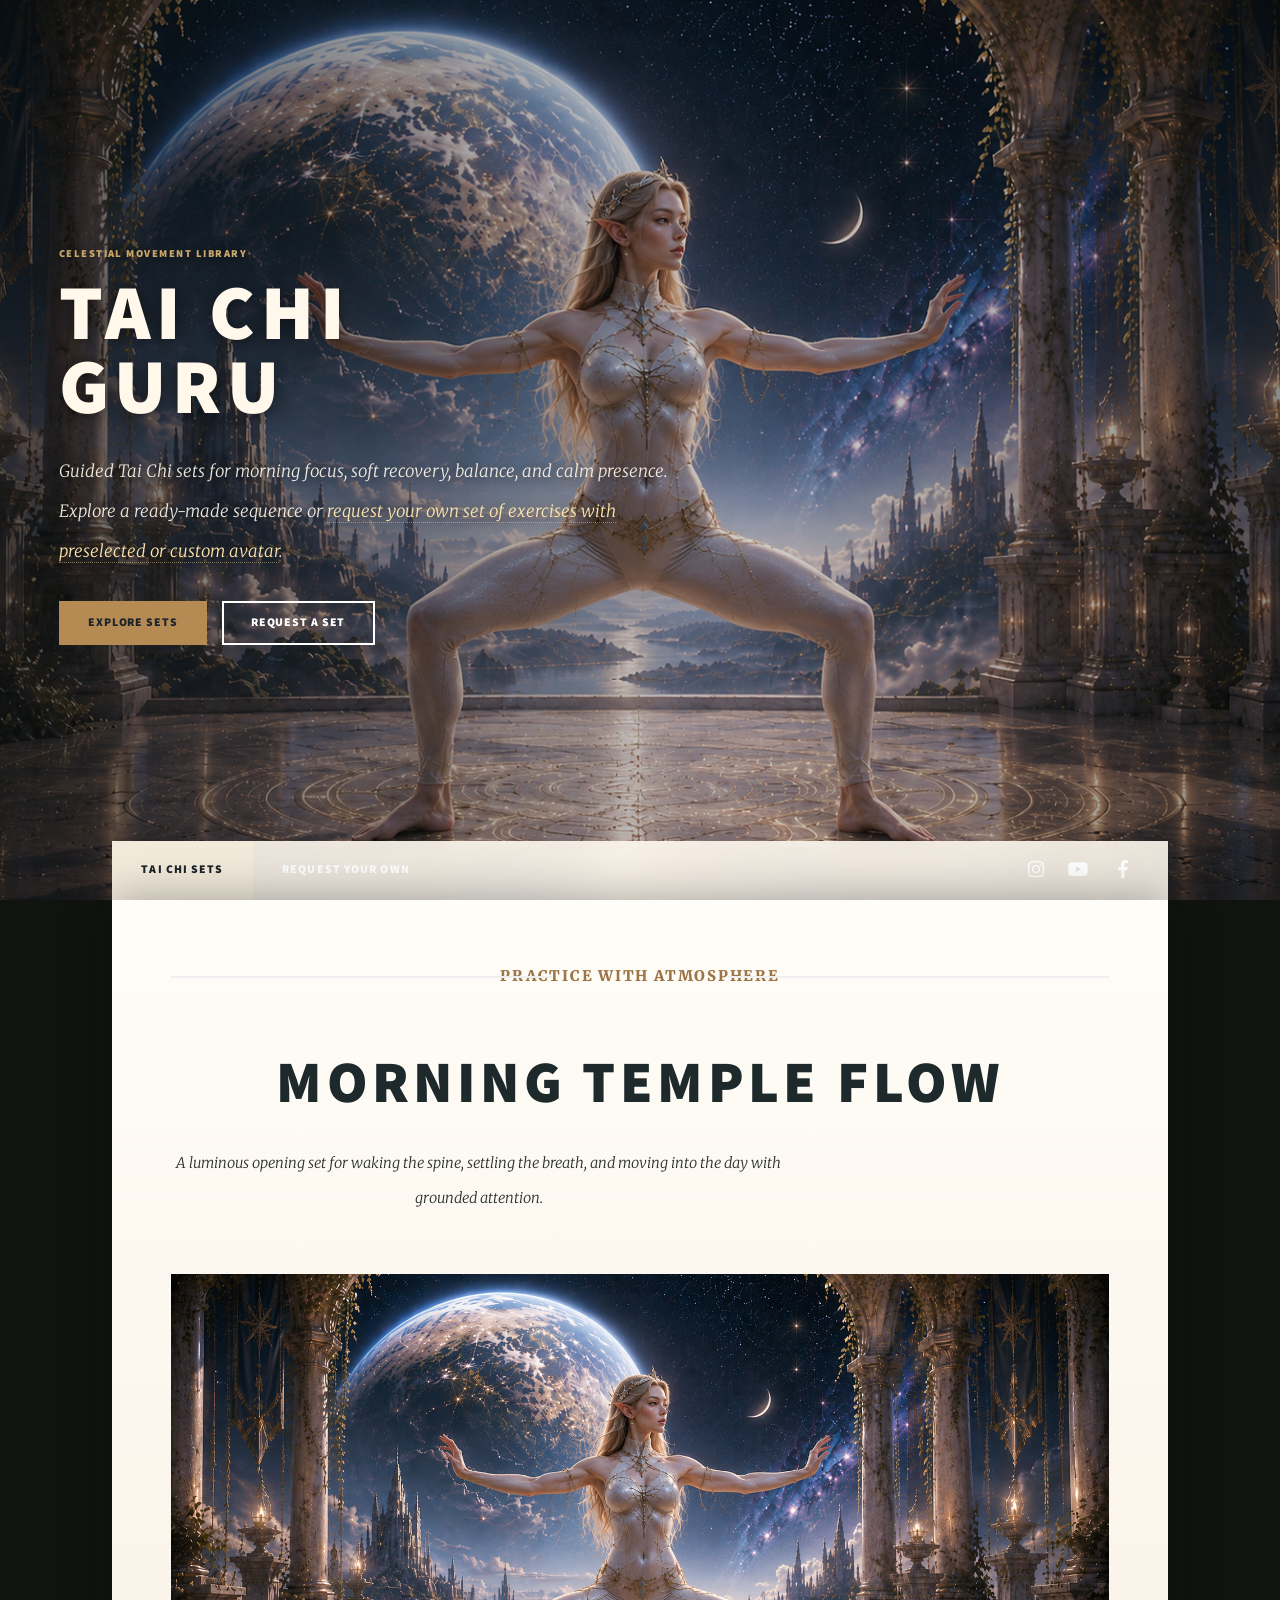
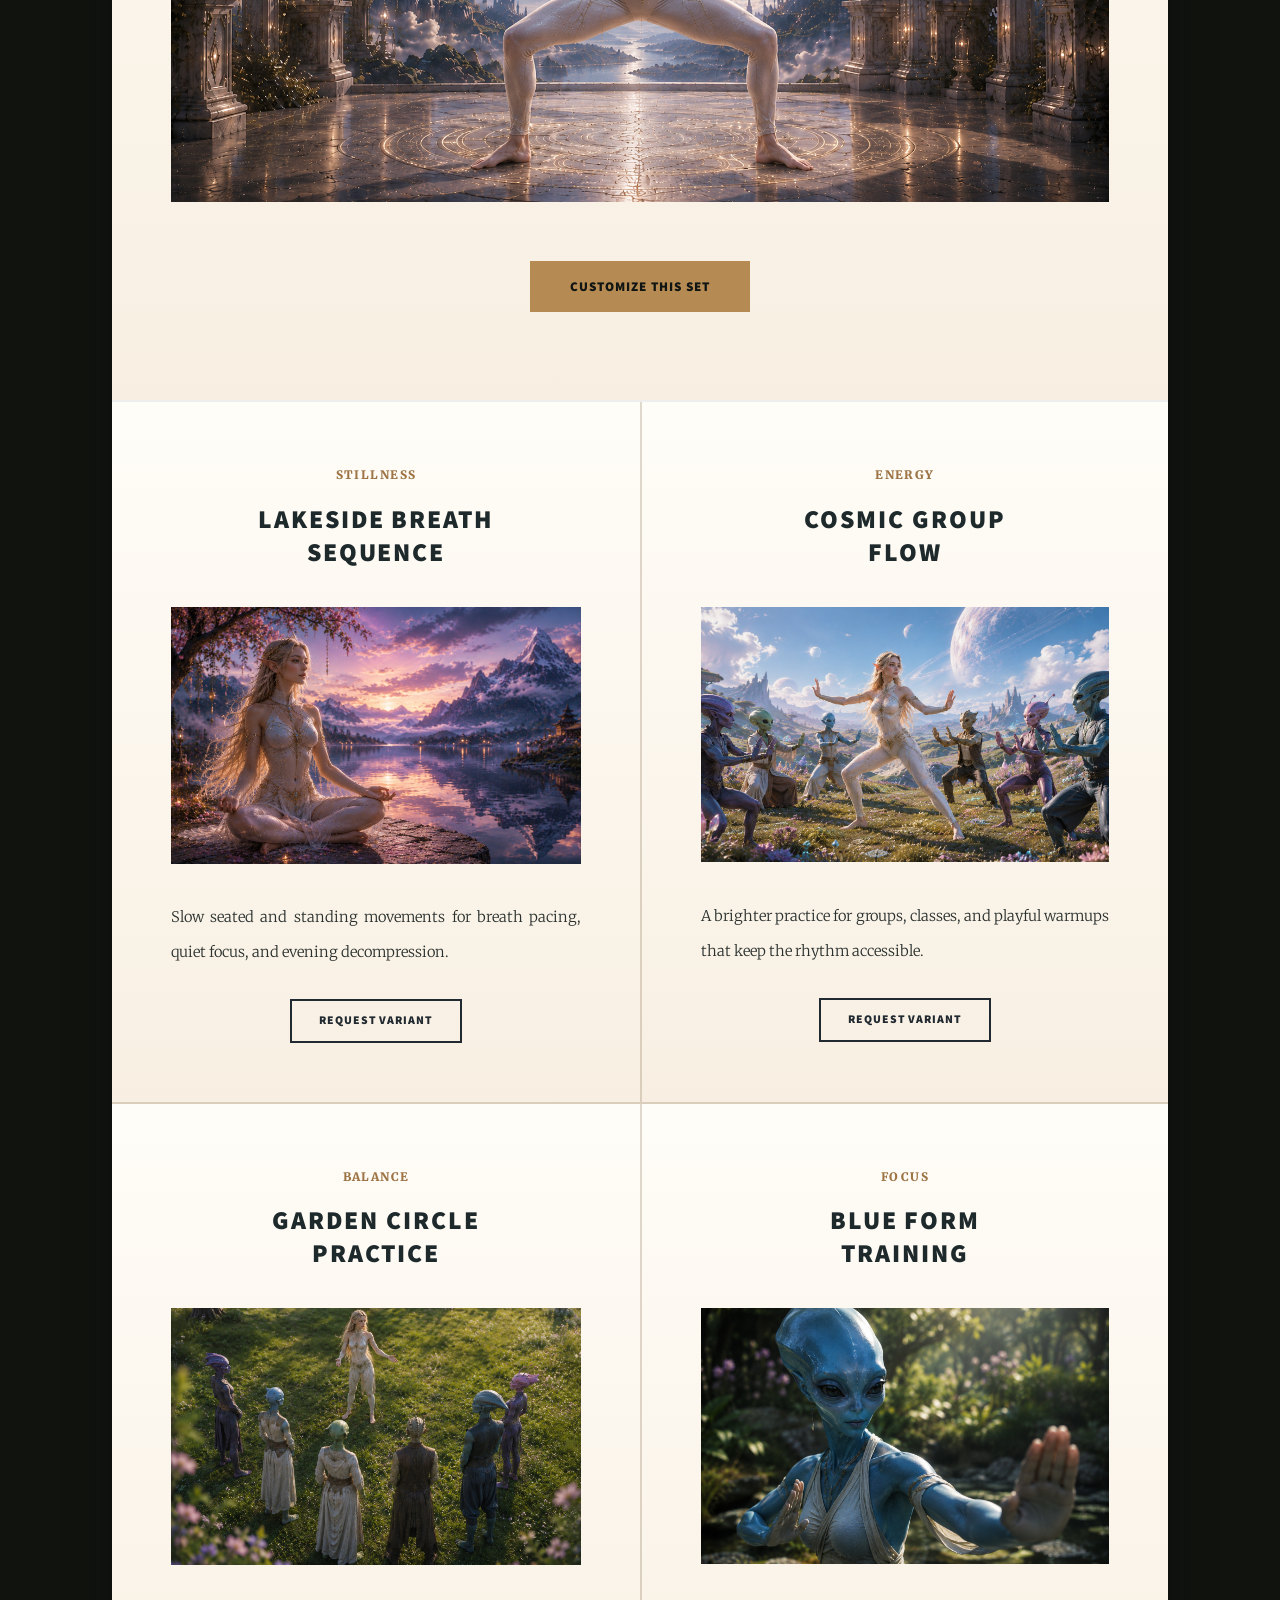
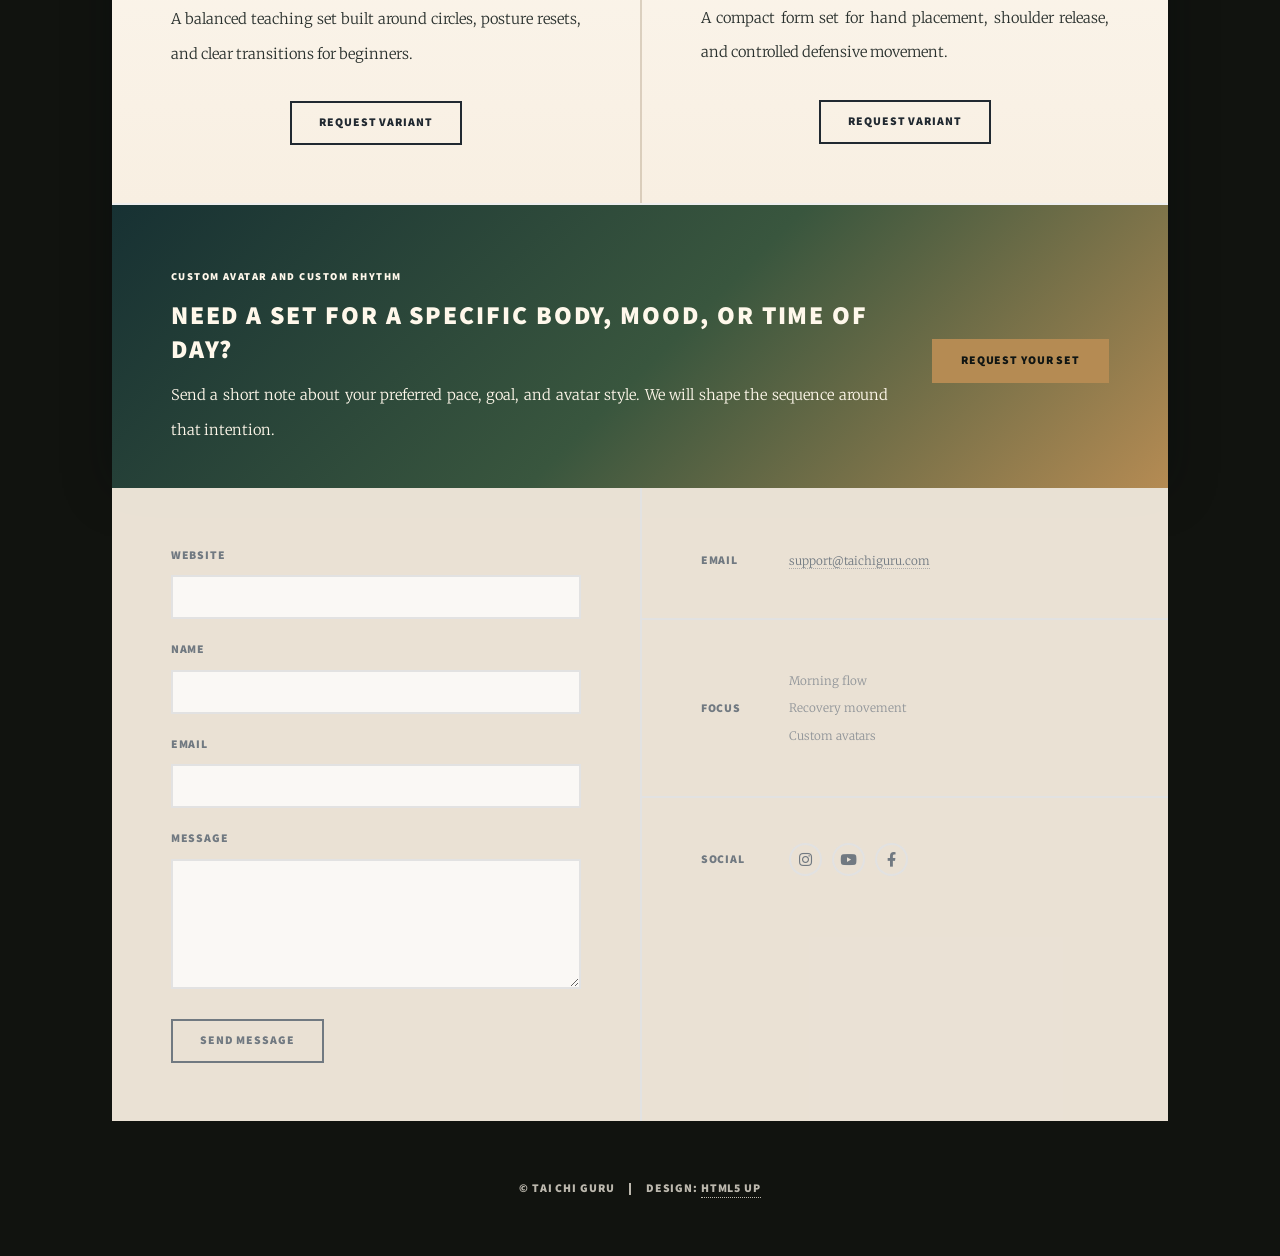
==== commit 5a9c76c1: "Wire contact forms to email handlers" ====
--- a/index.html
+++ b/index.html
@@ -133,19 +133,23 @@
 				<!-- Footer -->
 					<footer id="footer">
 						<section>
-							<form method="post" action="#">
+							<form method="post" action="send-request.php">
 								<div class="fields">
+									<div class="field hidden-field" aria-hidden="true">
+										<label for="footer-website">Website</label>
+										<input type="text" name="website" id="footer-website" tabindex="-1" autocomplete="off" />
+									</div>
 									<div class="field">
 										<label for="name">Name</label>
-										<input type="text" name="name" id="name" />
+										<input type="text" name="name" id="name" required />
 									</div>
 									<div class="field">
 										<label for="email">Email</label>
-										<input type="email" name="email" id="email" />
+										<input type="email" name="email" id="email" required />
 									</div>
 									<div class="field">
 										<label for="message">Message</label>
-										<textarea name="message" id="message" rows="3"></textarea>
+										<textarea name="message" id="message" rows="3" required></textarea>
 									</div>
 								</div>
 								<ul class="actions">
--- a/assets/css/tai-chi-guru.css
+++ b/assets/css/tai-chi-guru.css
@@ -191,6 +191,39 @@
 	margin: 0 auto;
 }
 
+.request-status {
+	border: 1px solid rgba(81, 60, 38, 0.18);
+	display: none;
+	font-family: "Source Sans Pro", Helvetica, sans-serif;
+	font-size: 0.9rem;
+	font-weight: 900;
+	letter-spacing: 0.08em;
+	margin: 0 auto 2rem auto;
+	max-width: 46rem;
+	padding: 1rem 1.25rem;
+	text-transform: uppercase;
+}
+
+.request-status-success {
+	background: rgba(57, 86, 62, 0.12);
+	color: #39563e;
+}
+
+.request-status-error {
+	background: rgba(181, 83, 83, 0.12);
+	color: #8c3333;
+}
+
+.request-page .hidden-field {
+	height: 0;
+	margin: 0;
+	opacity: 0;
+	overflow: hidden;
+	pointer-events: none;
+	position: absolute;
+	width: 0;
+}
+
 input[type="text"],
 input[type="email"],
 textarea {
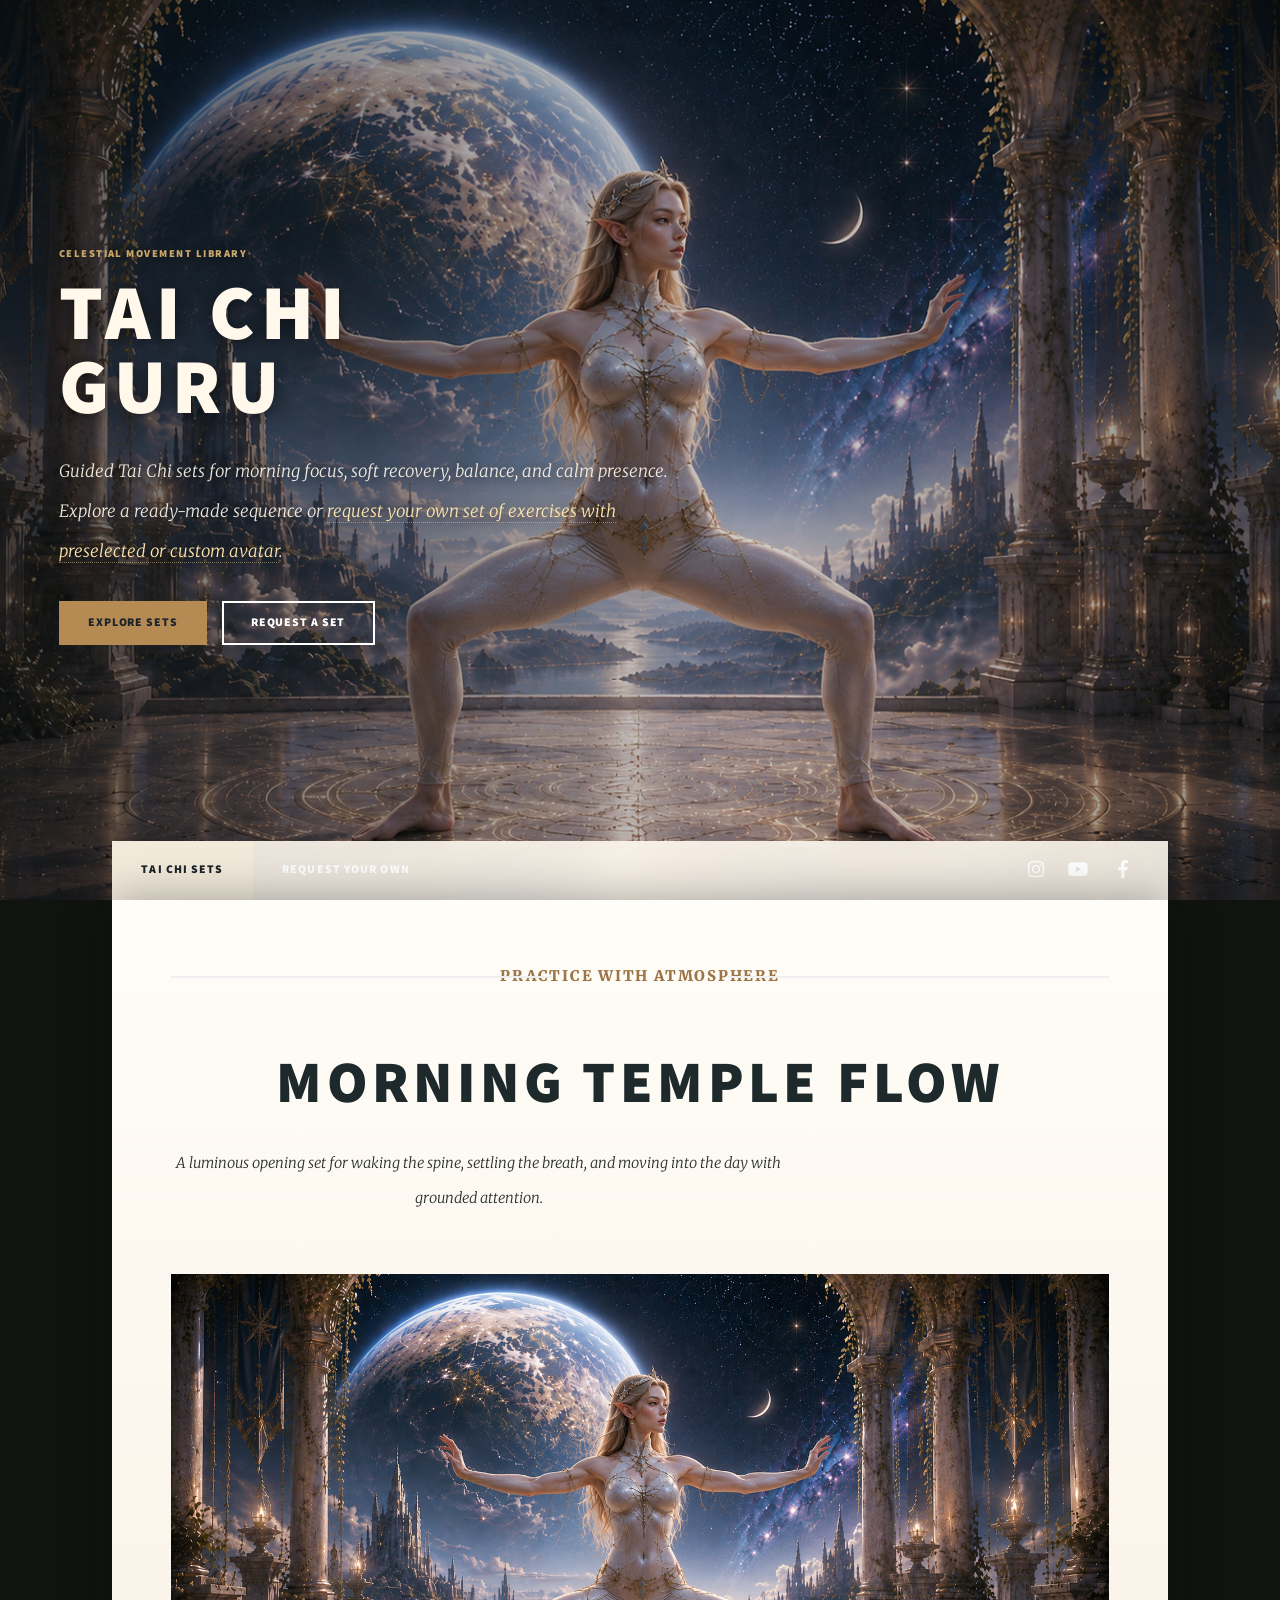
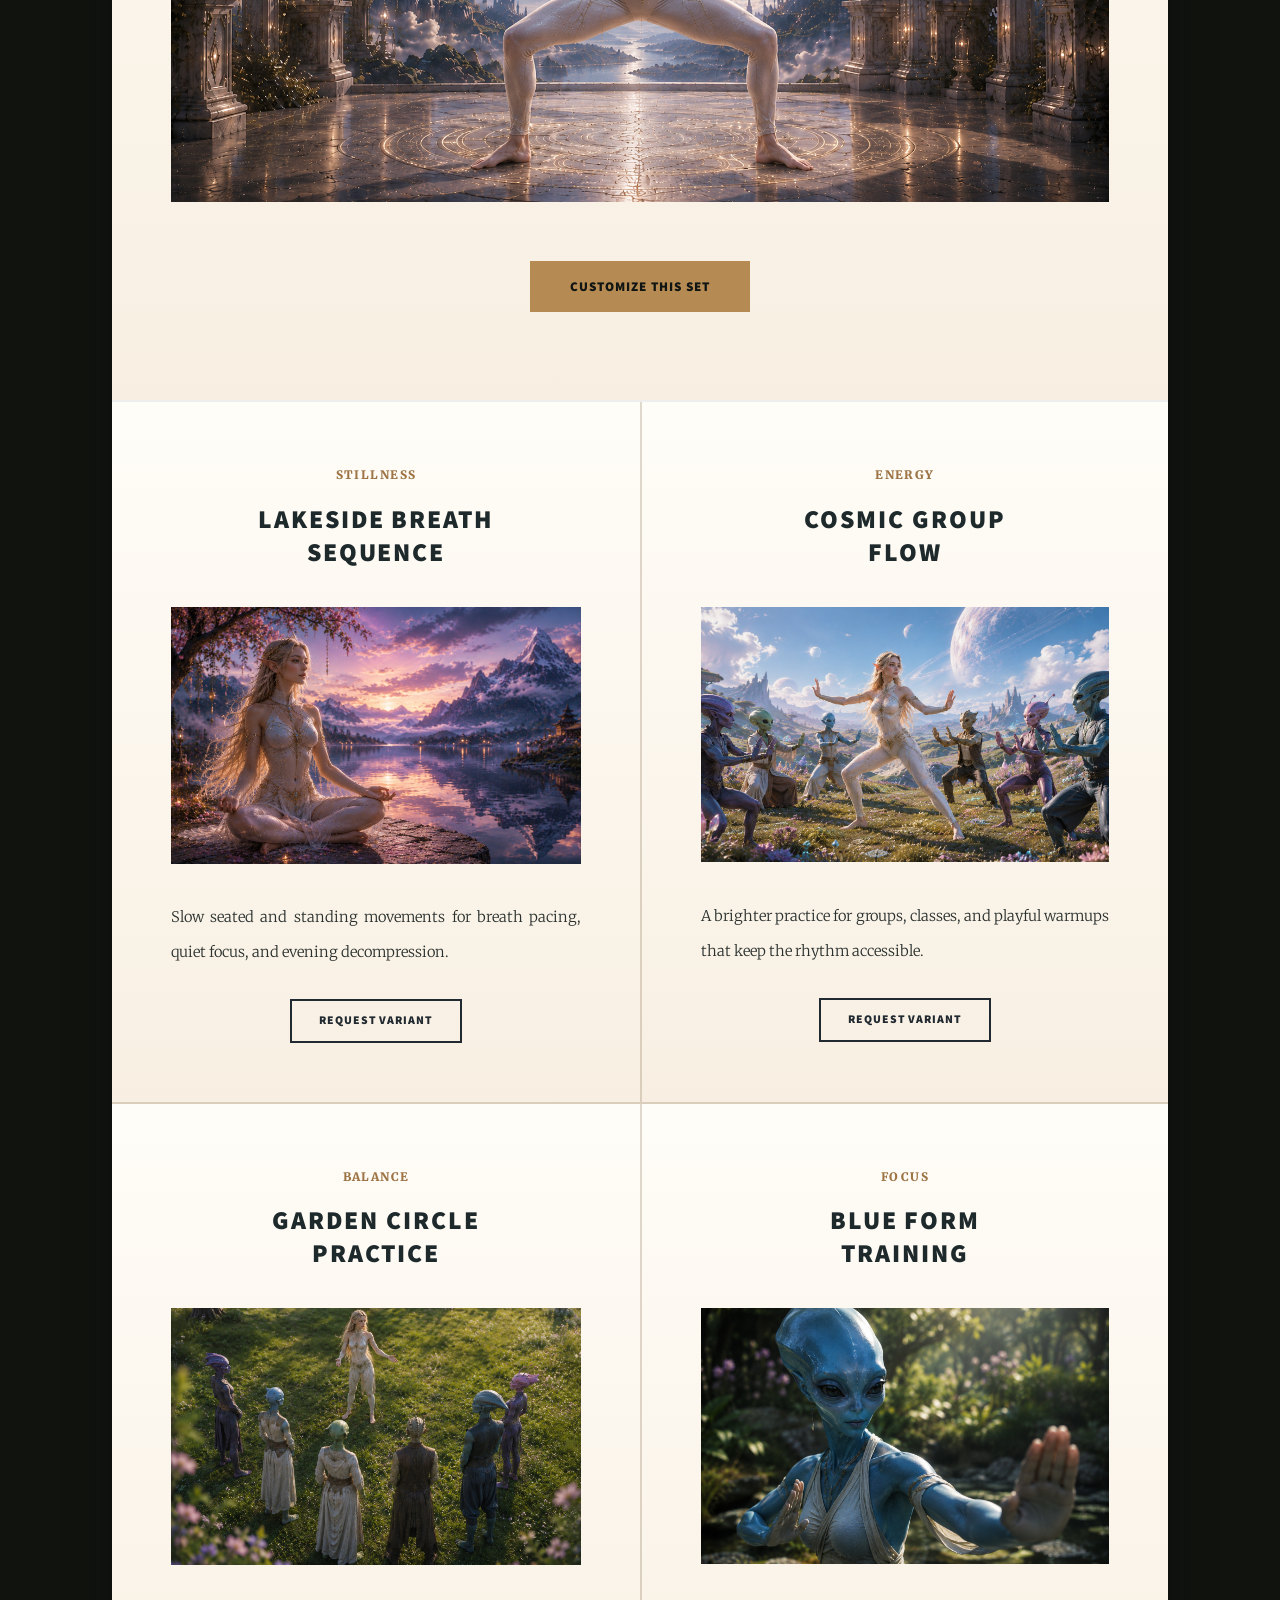
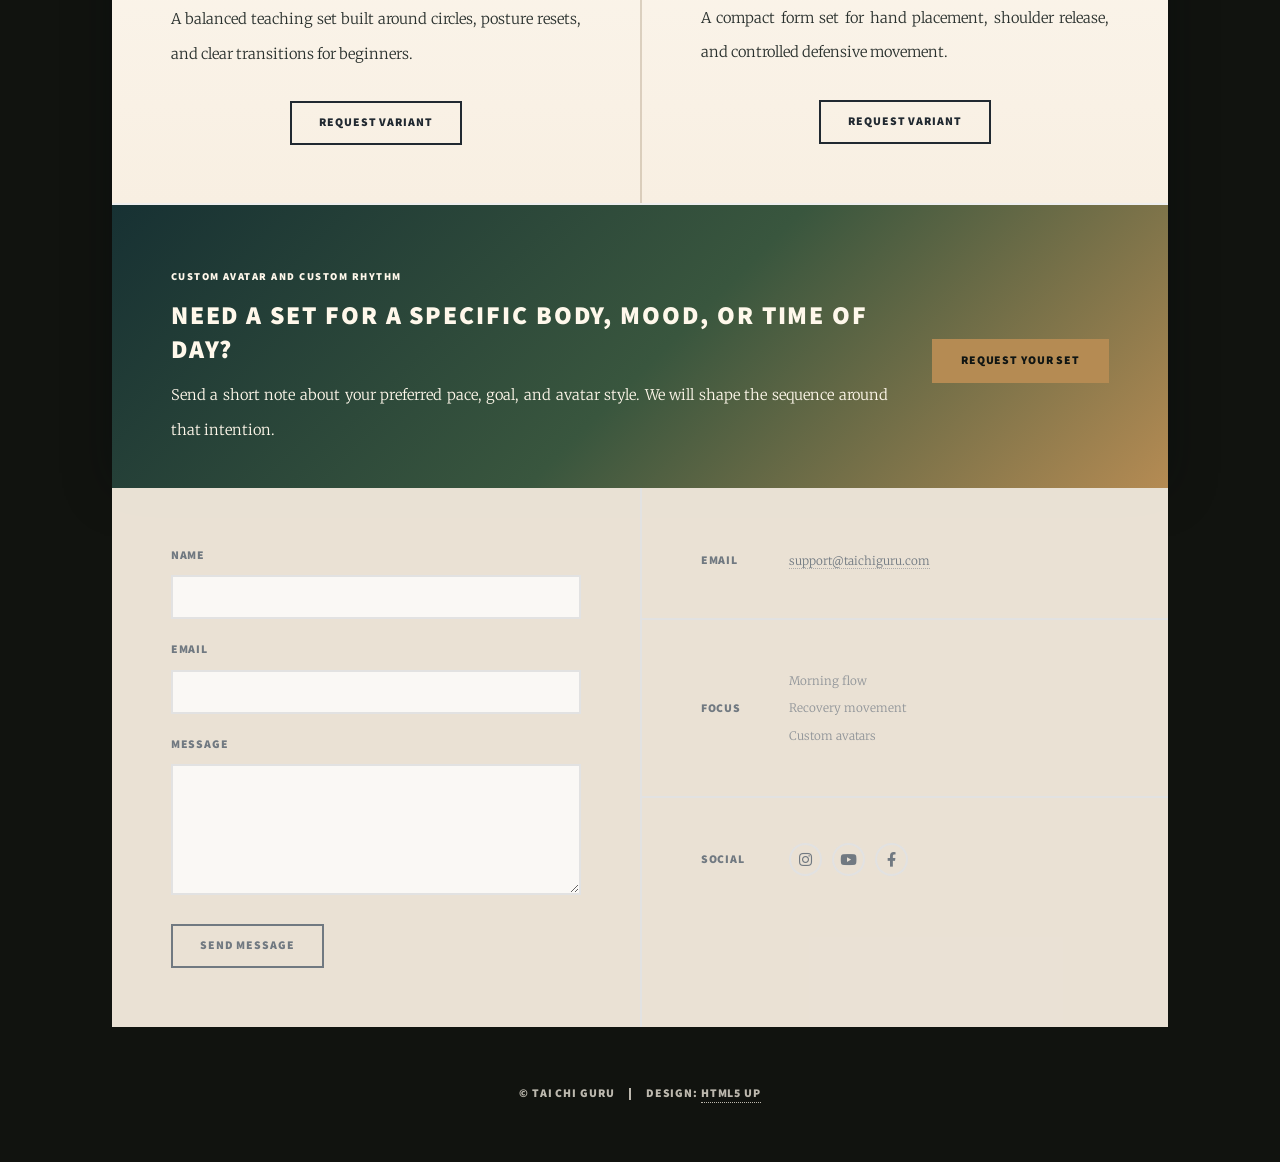
==== commit 9eb9b1f5: "Send footer contact form through Lambda" ====
--- a/index.html
+++ b/index.html
@@ -133,7 +133,13 @@
 				<!-- Footer -->
 					<footer id="footer">
 						<section>
-							<form method="post" action="send-request.php">
+							<div class="request-status request-status-success" id="footer-success">
+								Your message was sent. Thank you.
+							</div>
+							<div class="request-status request-status-error" id="footer-error">
+								Your message could not be sent. Please try again.
+							</div>
+							<form id="footer-contact-form" method="post" action="send-request.php">
 								<div class="fields">
 									<div class="field hidden-field" aria-hidden="true">
 										<label for="footer-website">Website</label>
@@ -153,7 +159,7 @@
 									</div>
 								</div>
 								<ul class="actions">
-									<li><input type="submit" value="Send Message" /></li>
+									<li><input type="submit" value="Send Message" id="footer-submit" /></li>
 								</ul>
 							</form>
 						</section>
@@ -194,6 +200,8 @@
 			<script src="assets/js/breakpoints.min.js"></script>
 			<script src="assets/js/util.js"></script>
 			<script src="assets/js/main.js"></script>
+			<script src="assets/js/request-config.js"></script>
+			<script src="assets/js/request-form.js"></script>
 
 	</body>
 </html>
--- a/assets/css/tai-chi-guru.css
+++ b/assets/css/tai-chi-guru.css
@@ -214,7 +214,7 @@
 	color: #8c3333;
 }
 
-.request-page .hidden-field {
+.hidden-field {
 	height: 0;
 	margin: 0;
 	opacity: 0;
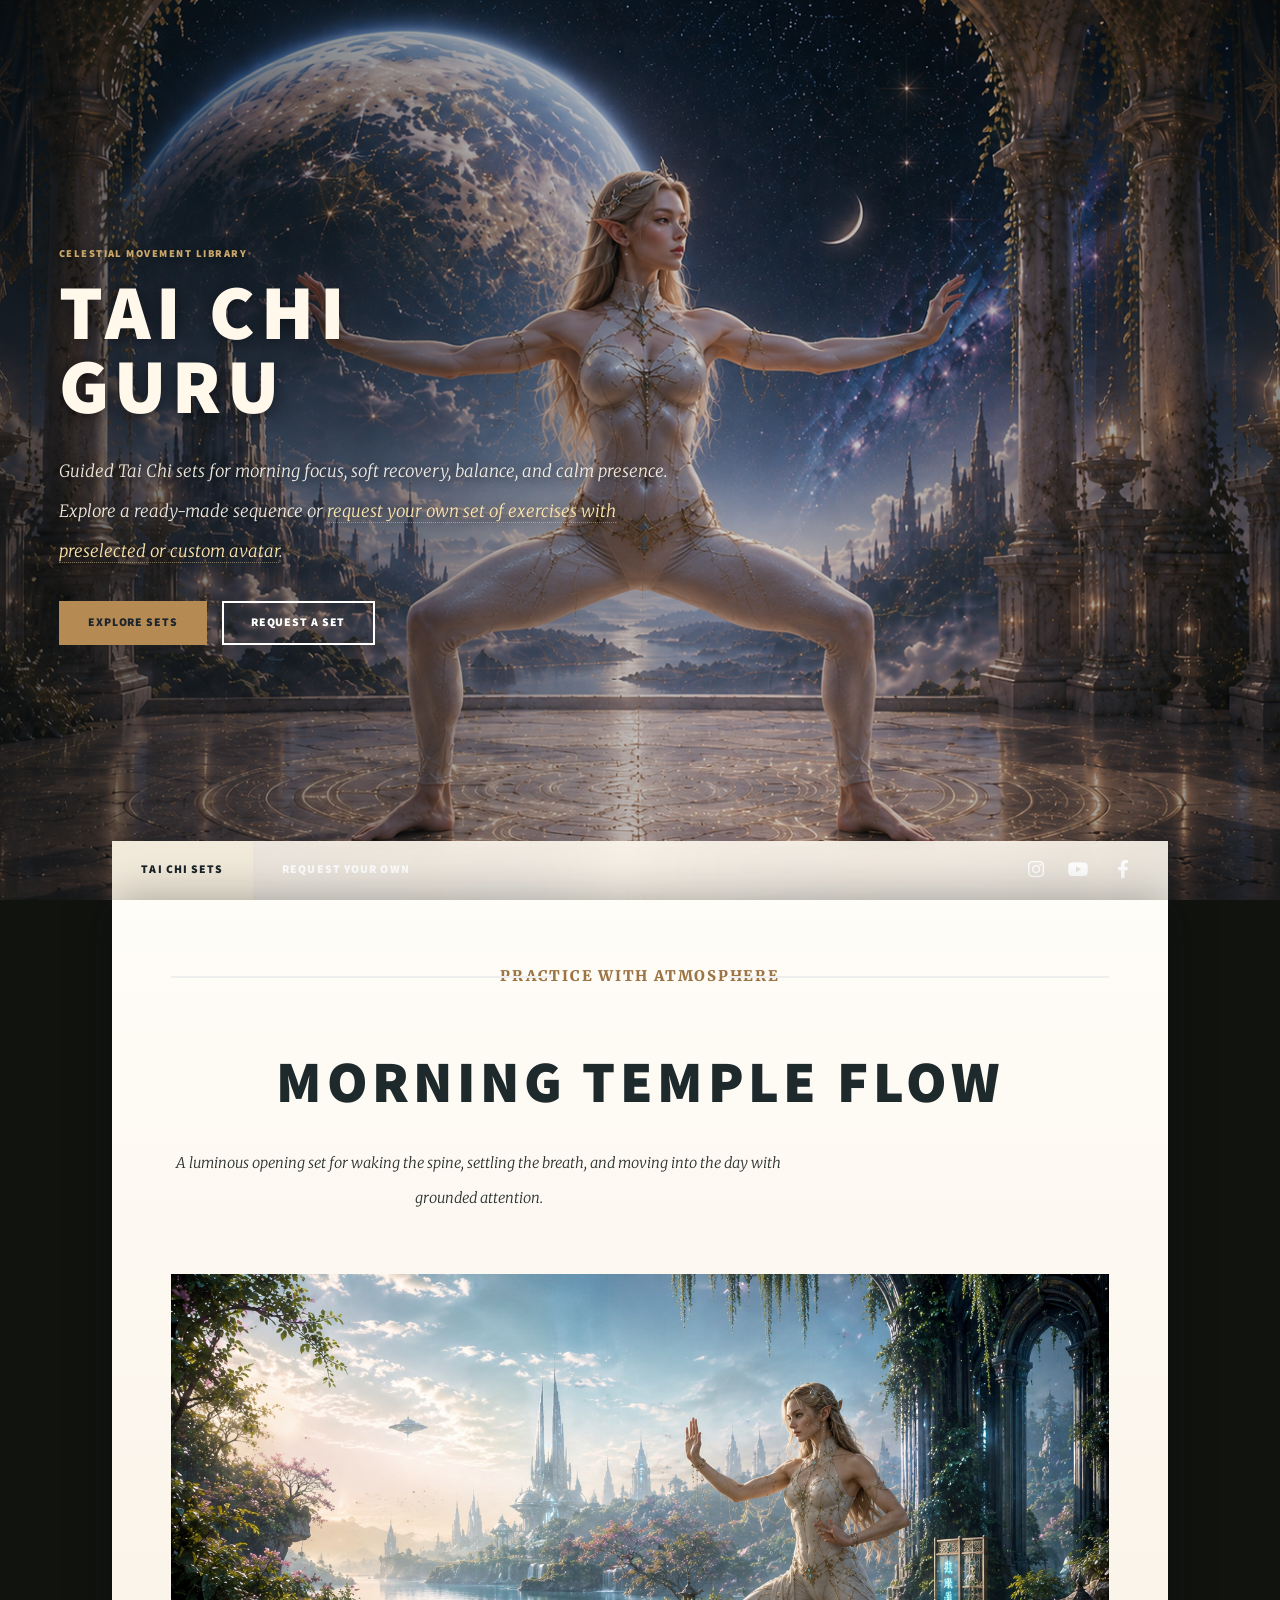
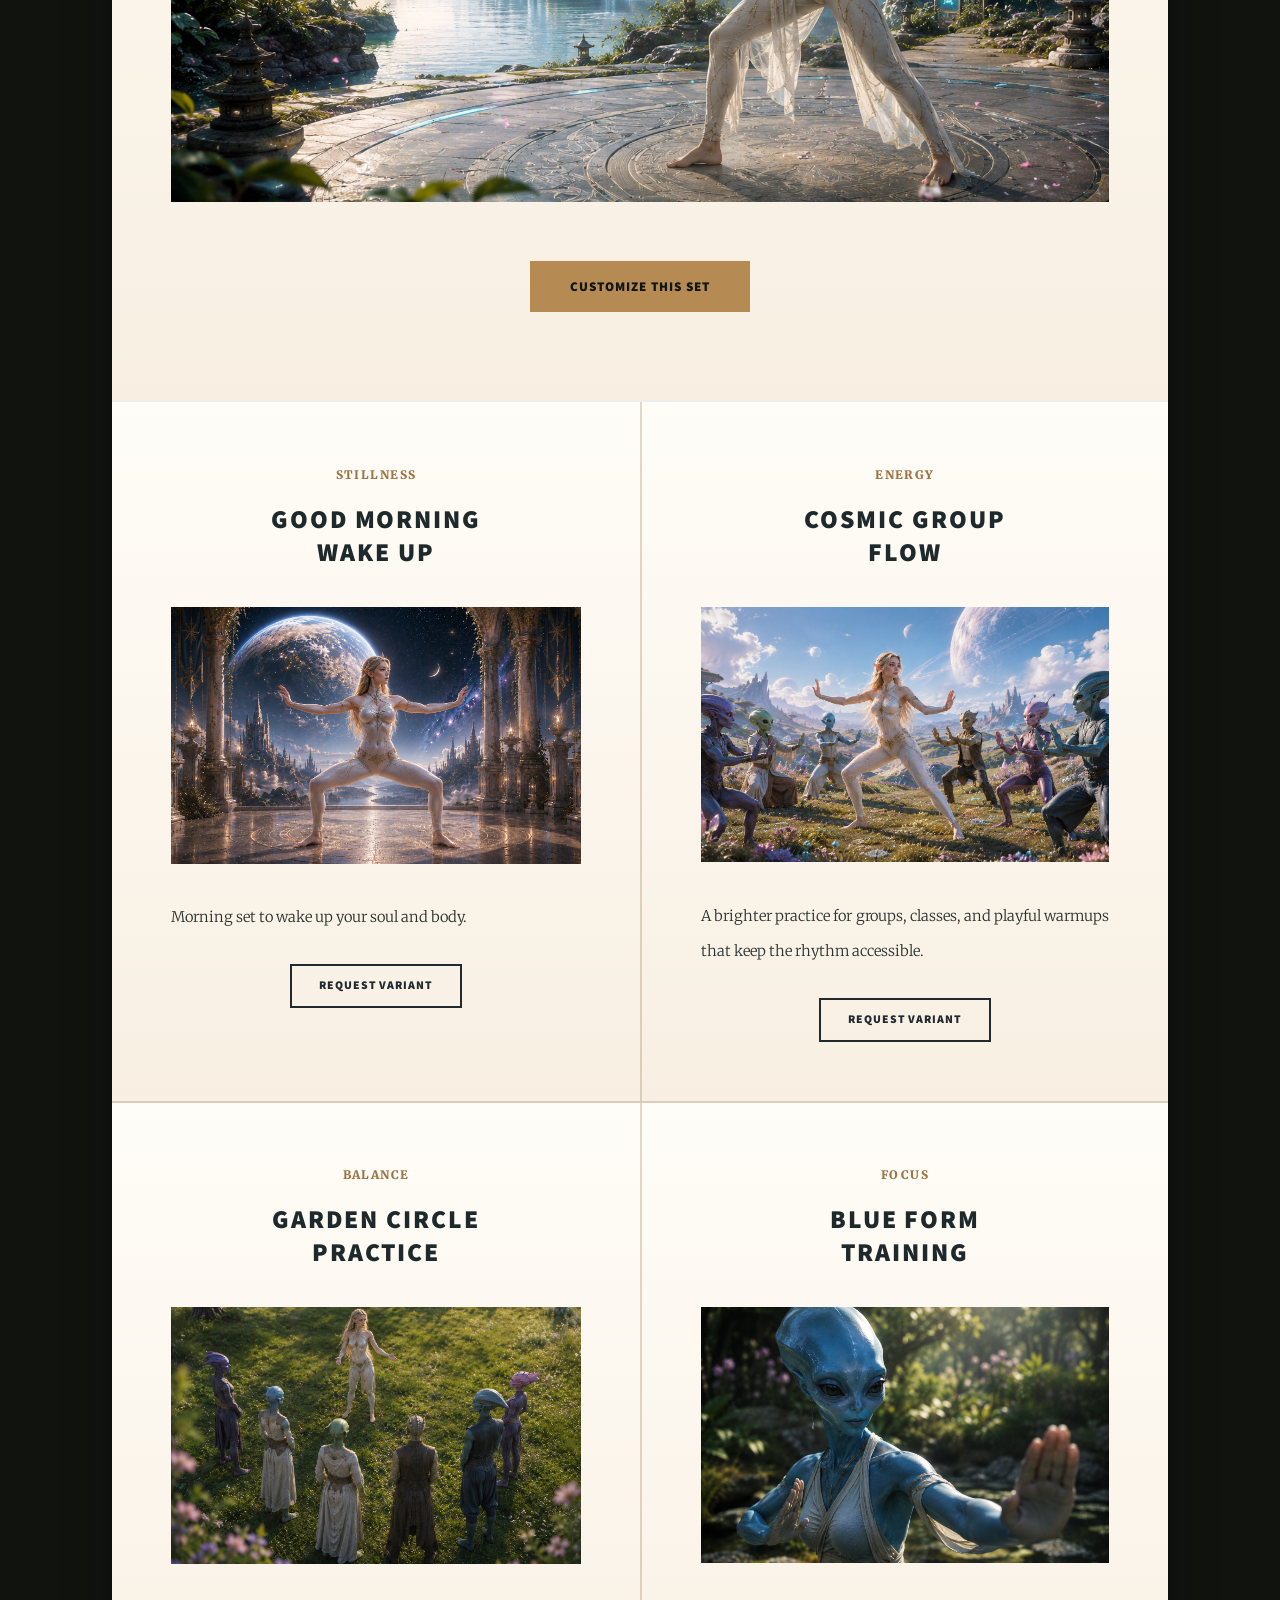
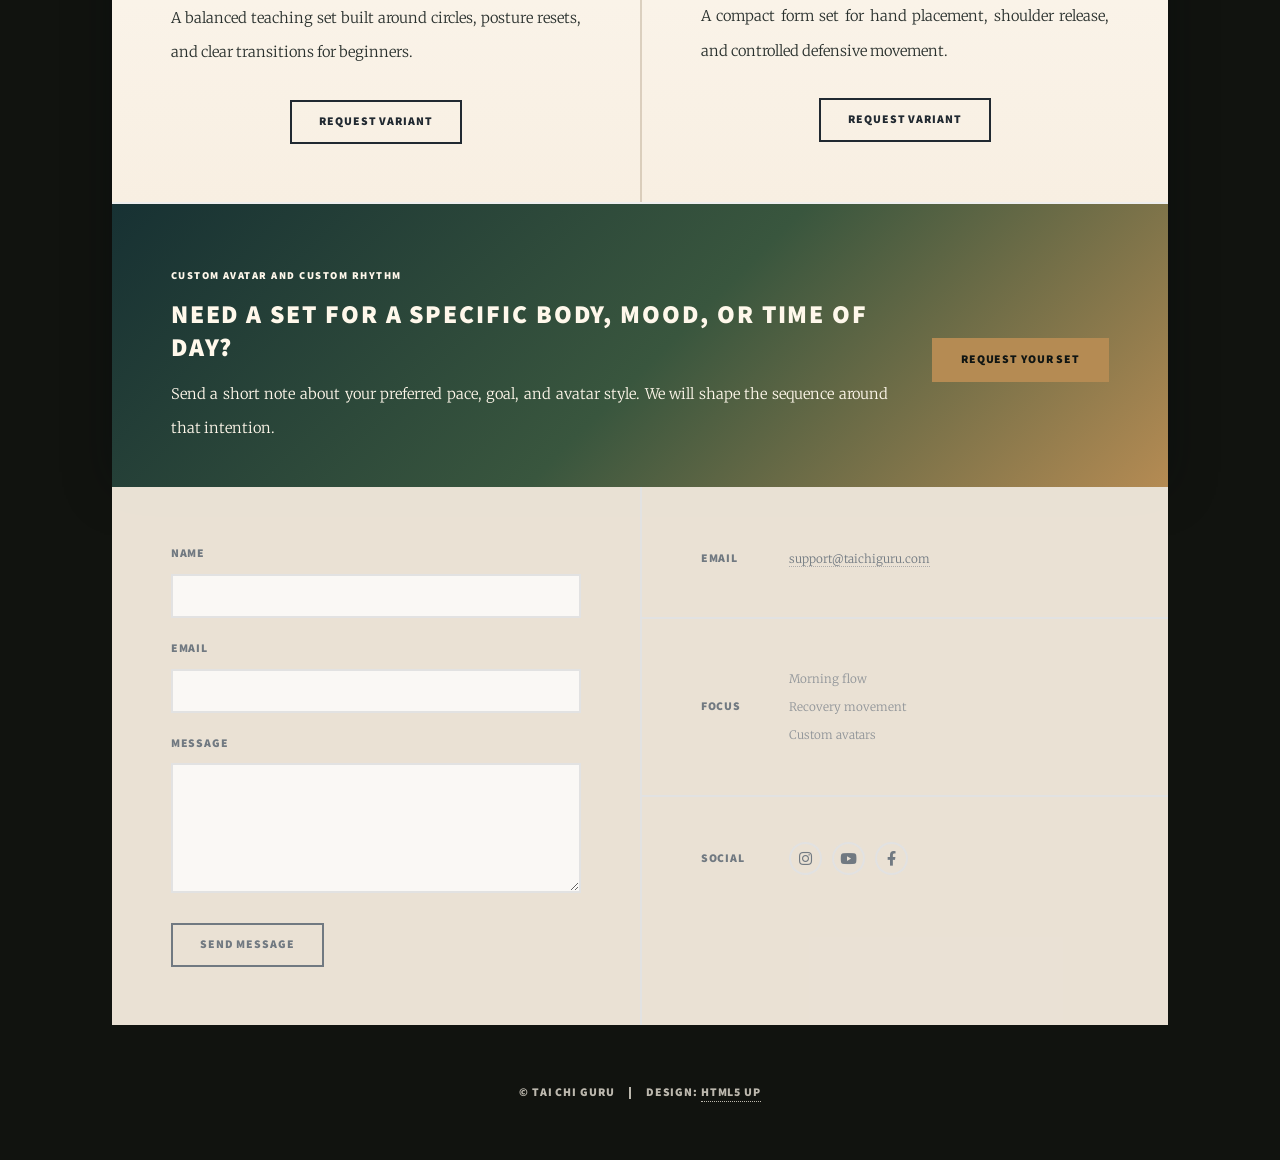
==== commit 712b5b21: "Update homepage Tai Chi set media" ====
--- a/index.html
+++ b/index.html
@@ -58,7 +58,7 @@
 									<h2><a href="#">Morning Temple Flow</a></h2>
 									<p>A luminous opening set for waking the spine, settling the breath, and moving into the day with grounded attention.</p>
 								</header>
-								<a href="#" class="image main"><img src="images/hero-celestial-temple.png" alt="Tai Chi practice in a moonlit celestial temple" /></a>
+								<a href="https://tai-chi1.s3.us-east-2.amazonaws.com/Introduction_v1.mp4" class="image main"><img src="images/Introduction_v2.png" alt="Tai Chi practice in a moonlit celestial temple" /></a>
 								<ul class="actions special">
 									<li><a href="request.html" class="button large primary">Customize This Set</a></li>
 								</ul>
@@ -69,11 +69,11 @@
 								<article>
 									<header>
 										<span class="date">Stillness</span>
-										<h2><a href="#">Lakeside Breath<br />
-										Sequence</a></h2>
-									</header>
-									<a href="#" class="image fit"><img src="images/set-lakeside-meditation.png" alt="Meditative Tai Chi pose beside a mountain lake at sunset" /></a>
-									<p>Slow seated and standing movements for breath pacing, quiet focus, and evening decompression.</p>
+										<h2><a href="#">Good Morning<br />
+										Wake Up</a></h2>
+									</header>
+									<a href="https://tai-chi1.s3.us-east-2.amazonaws.com/taichi_set1_v1.mp4" class="image fit"><img src="images/taichi_set1_img1.png" alt="Tai Chi Morning Set One" /></a>
+									<p>Morning set to wake up your soul and body.</p>
 									<ul class="actions special">
 										<li><a href="request.html" class="button">Request Variant</a></li>
 									</ul>
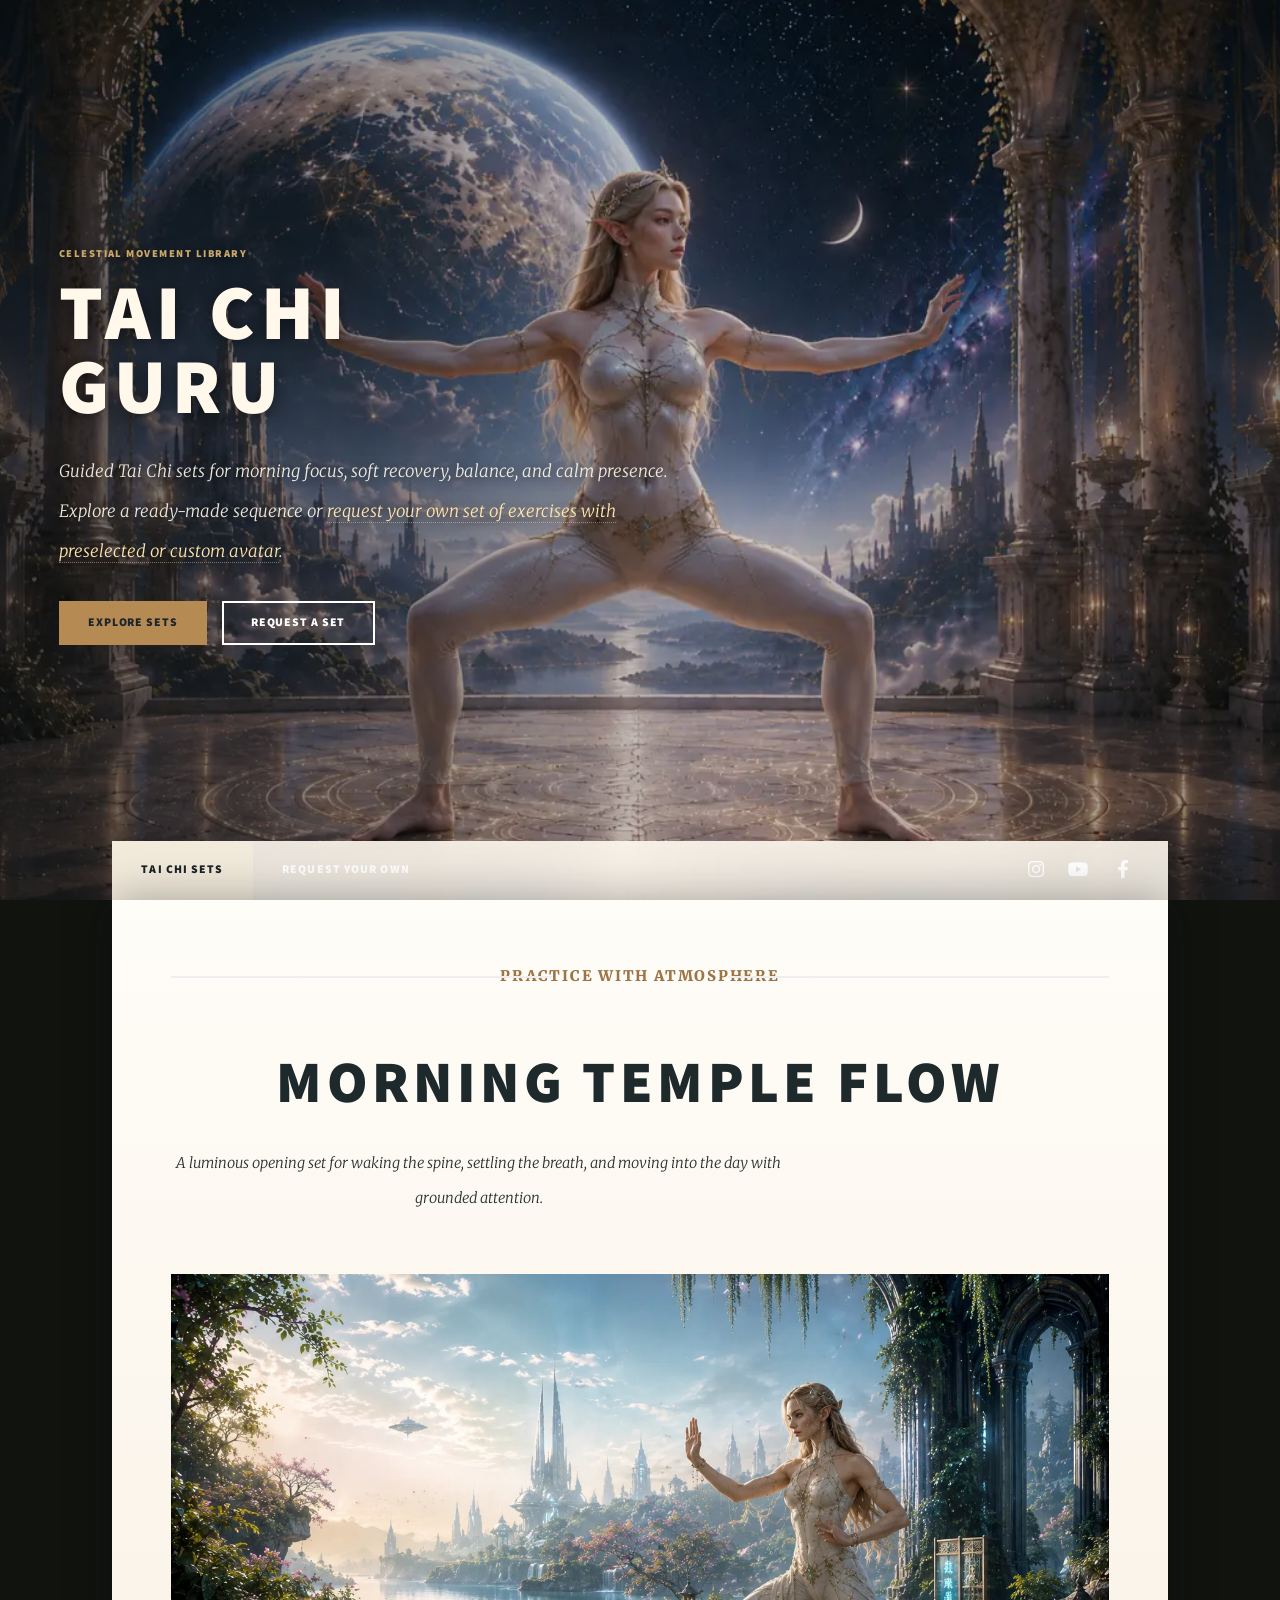
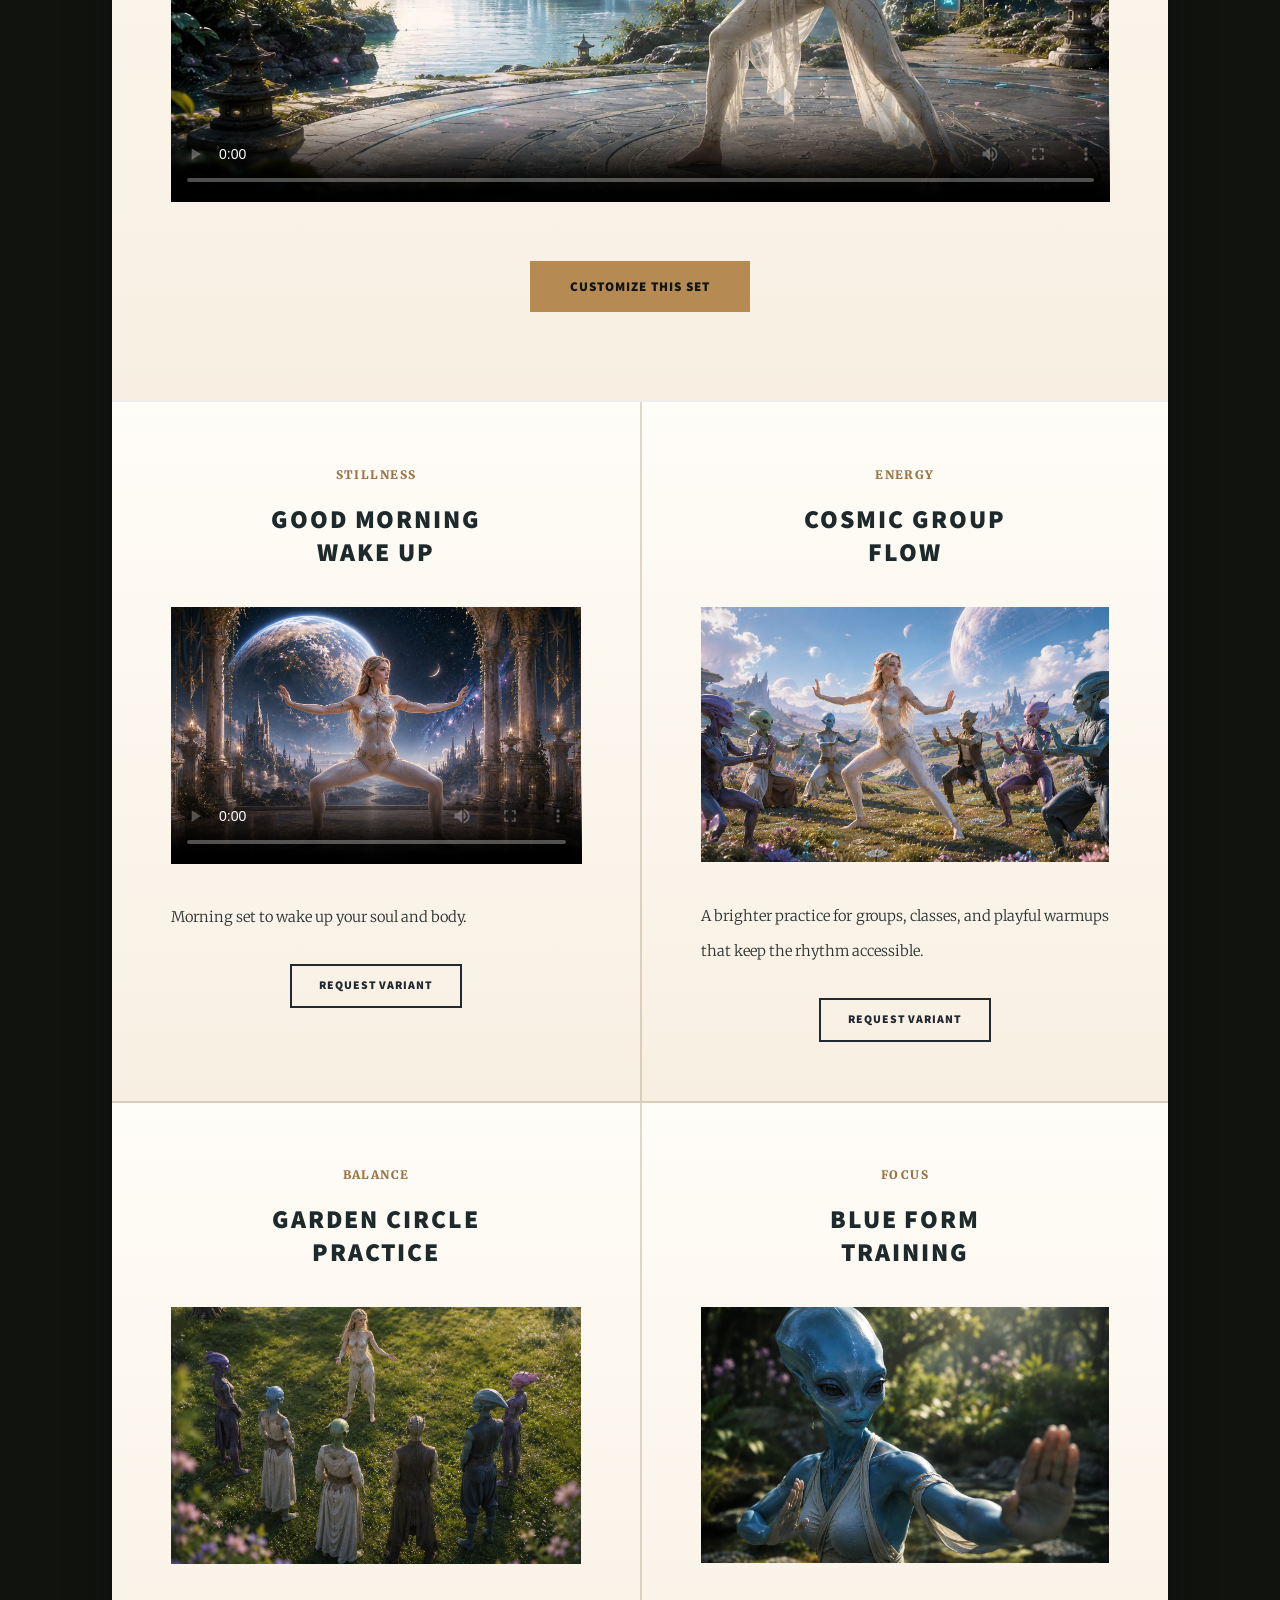
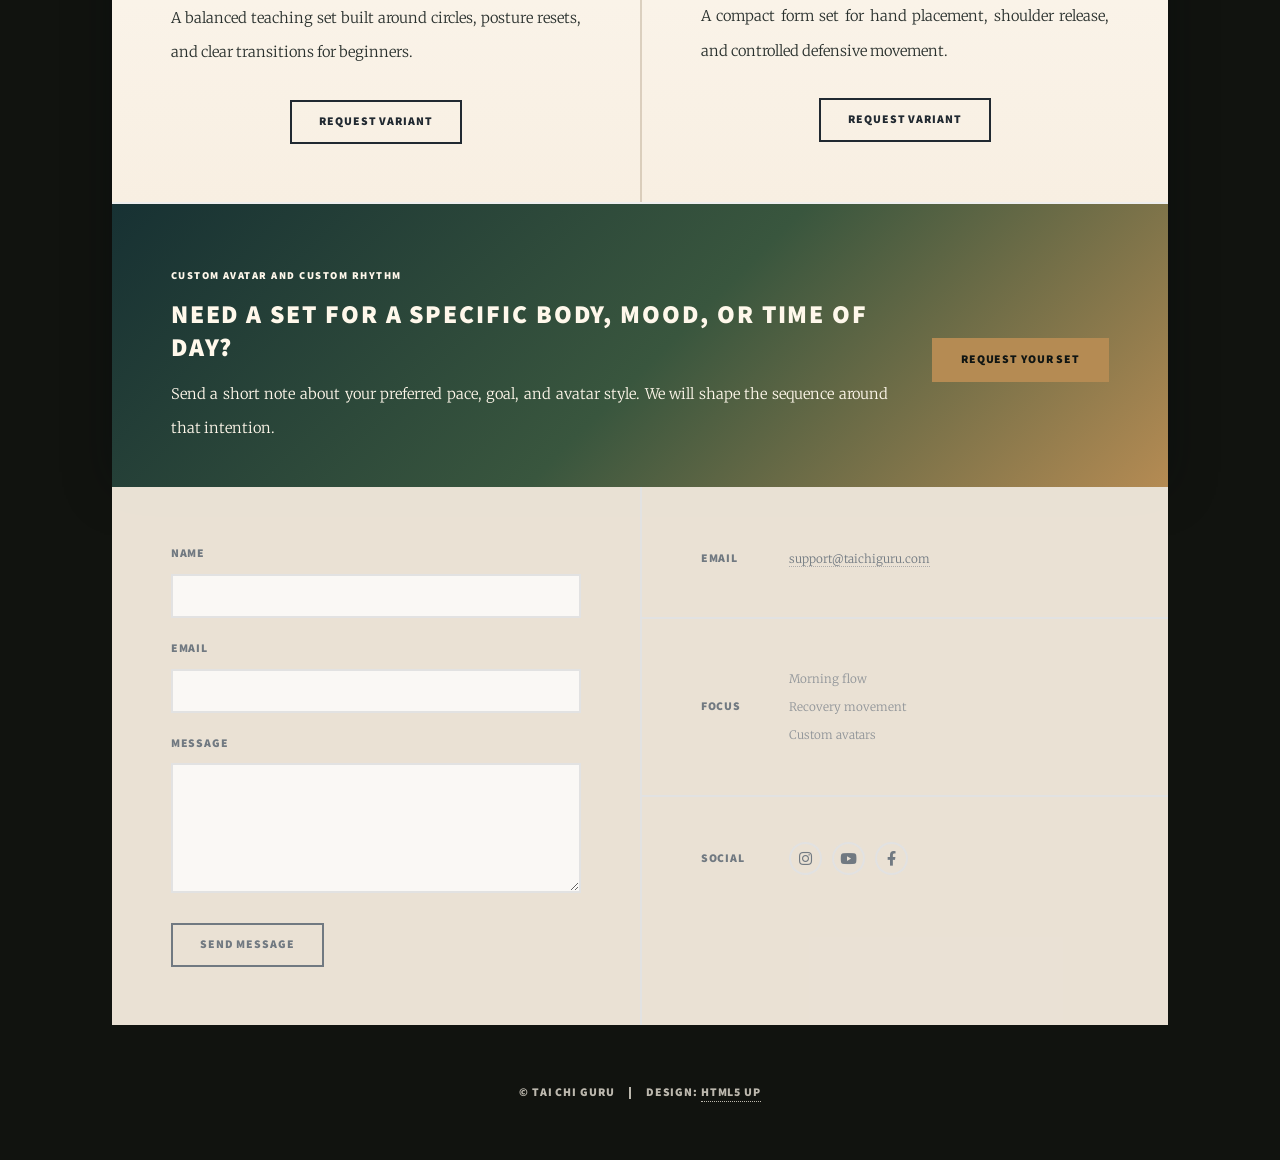
==== commit a0fa3cb0: "Add video players and optimize site images" ====
--- a/index.html
+++ b/index.html
@@ -9,6 +9,8 @@
 		<title>Tai Chi Guru</title>
 		<meta charset="utf-8" />
 		<meta name="viewport" content="width=device-width, initial-scale=1, user-scalable=no" />
+		<link rel="preload" as="image" href="images/hero-background-768.webp" type="image/webp" media="(max-width: 736px)" fetchpriority="high" />
+		<link rel="preload" as="image" href="images/hero-background-1280.webp" type="image/webp" media="(min-width: 737px)" fetchpriority="high" />
 		<link rel="stylesheet" href="assets/css/main.css" />
 		<link rel="stylesheet" href="assets/css/tai-chi-guru.css" />
 		<noscript><link rel="stylesheet" href="assets/css/noscript.css" /></noscript>
@@ -58,7 +60,12 @@
 									<h2><a href="#">Morning Temple Flow</a></h2>
 									<p>A luminous opening set for waking the spine, settling the breath, and moving into the day with grounded attention.</p>
 								</header>
-								<a href="https://tai-chi1.s3.us-east-2.amazonaws.com/Introduction_v1.mp4" class="image main"><img src="images/Introduction_v2.png" alt="Tai Chi practice in a moonlit celestial temple" /></a>
+								<div class="image main tai-video-player">
+									<video controls preload="metadata" poster="images/Introduction_v2.webp" aria-label="Play Morning Temple Flow video">
+										<source src="https://tai-chi1.s3.us-east-2.amazonaws.com/Introduction_v1.mp4" type="video/mp4" />
+										<a href="https://tai-chi1.s3.us-east-2.amazonaws.com/Introduction_v1.mp4">Play Morning Temple Flow video</a>
+									</video>
+								</div>
 								<ul class="actions special">
 									<li><a href="request.html" class="button large primary">Customize This Set</a></li>
 								</ul>
@@ -72,7 +79,12 @@
 										<h2><a href="#">Good Morning<br />
 										Wake Up</a></h2>
 									</header>
-									<a href="https://tai-chi1.s3.us-east-2.amazonaws.com/taichi_set1_v1.mp4" class="image fit"><img src="images/taichi_set1_img1.png" alt="Tai Chi Morning Set One" /></a>
+									<div class="image fit tai-video-player">
+										<video controls preload="metadata" poster="images/taichi_set1_img1.webp" aria-label="Play Good Morning Wake Up video">
+											<source src="https://tai-chi1.s3.us-east-2.amazonaws.com/taichi_set1_v1.mp4" type="video/mp4" />
+											<a href="https://tai-chi1.s3.us-east-2.amazonaws.com/taichi_set1_v1.mp4">Play Good Morning Wake Up video</a>
+										</video>
+									</div>
 									<p>Morning set to wake up your soul and body.</p>
 									<ul class="actions special">
 										<li><a href="request.html" class="button">Request Variant</a></li>
@@ -84,7 +96,12 @@
 										<h2><a href="#">Cosmic Group<br />
 										Flow</a></h2>
 									</header>
-									<a href="#" class="image fit"><img src="images/set-cosmic-group.png" alt="Group Tai Chi practice in a colorful cosmic meadow" /></a>
+									<a href="#" class="image fit">
+										<picture>
+											<source srcset="images/set-cosmic-group.webp" type="image/webp" />
+											<img src="images/set-cosmic-group.png" alt="Group Tai Chi practice in a colorful cosmic meadow" loading="lazy" decoding="async" />
+										</picture>
+									</a>
 									<p>A brighter practice for groups, classes, and playful warmups that keep the rhythm accessible.</p>
 									<ul class="actions special">
 										<li><a href="request.html" class="button">Request Variant</a></li>
@@ -96,7 +113,12 @@
 										<h2><a href="#">Garden Circle<br />
 										Practice</a></h2>
 									</header>
-									<a href="#" class="image fit"><img src="images/set-garden-circle.png" alt="Tai Chi guide teaching a quiet garden circle" /></a>
+									<a href="#" class="image fit">
+										<picture>
+											<source srcset="images/set-garden-circle.webp" type="image/webp" />
+											<img src="images/set-garden-circle.png" alt="Tai Chi guide teaching a quiet garden circle" loading="lazy" decoding="async" />
+										</picture>
+									</a>
 									<p>A balanced teaching set built around circles, posture resets, and clear transitions for beginners.</p>
 									<ul class="actions special">
 										<li><a href="request.html" class="button">Request Variant</a></li>
@@ -108,7 +130,12 @@
 										<h2><a href="#">Blue Form<br />
 										Training</a></h2>
 									</header>
-									<a href="#" class="image fit"><img src="images/set-blue-form.png" alt="Close Tai Chi hand form in a shaded garden" /></a>
+									<a href="#" class="image fit">
+										<picture>
+											<source srcset="images/set-blue-form.webp" type="image/webp" />
+											<img src="images/set-blue-form.png" alt="Close Tai Chi hand form in a shaded garden" loading="lazy" decoding="async" />
+										</picture>
+									</a>
 									<p>A compact form set for hand placement, shoulder release, and controlled defensive movement.</p>
 									<ul class="actions special">
 										<li><a href="request.html" class="button">Request Variant</a></li>
--- a/assets/css/tai-chi-guru.css
+++ b/assets/css/tai-chi-guru.css
@@ -1,9 +1,5 @@
 body {
 	background-color: #11130f;
-	background-image: linear-gradient(90deg, rgba(10, 15, 18, 0.62), rgba(10, 15, 18, 0.18) 58%, rgba(10, 15, 18, 0.48)), url("../../images/hero-celestial-temple.png");
-	background-position: center center;
-	background-size: cover;
-	background-attachment: fixed;
 	color: #29302d;
 }
 
@@ -12,7 +8,8 @@
 }
 
 #wrapper > .bg {
-	background-image: linear-gradient(90deg, rgba(10, 15, 18, 0.66), rgba(10, 15, 18, 0.18) 58%, rgba(10, 15, 18, 0.48)), url("../../images/hero-celestial-temple.png");
+	background-image: linear-gradient(90deg, rgba(10, 15, 18, 0.66), rgba(10, 15, 18, 0.18) 58%, rgba(10, 15, 18, 0.48)), url("../../images/hero-background-1280.jpg");
+	background-image: linear-gradient(90deg, rgba(10, 15, 18, 0.66), rgba(10, 15, 18, 0.18) 58%, rgba(10, 15, 18, 0.48)), image-set(url("../../images/hero-background-1280.webp") type("image/webp"), url("../../images/hero-background-1280.jpg") type("image/jpeg"));
 	background-position: center center;
 	background-size: cover;
 }
@@ -103,12 +100,17 @@
 }
 
 .image.main img,
-.tai-set-grid .image.fit img {
+.image.main picture,
+.tai-set-grid .image.fit picture,
+.tai-set-grid .image.fit img,
+.tai-video-player video {
+	display: block;
 	object-fit: cover;
 	width: 100%;
 }
 
-.image.main img {
+.image.main img,
+.image.main.tai-video-player video {
 	max-height: 36rem;
 }
 
@@ -119,6 +121,16 @@
 
 .tai-set-grid .image.fit img {
 	height: 100%;
+}
+
+.tai-set-grid .image.fit picture {
+	height: 100%;
+}
+
+.tai-video-player video {
+	display: block;
+	height: 100%;
+	background: #171915;
 }
 
 .tai-set-grid article {
@@ -174,11 +186,13 @@
 
 .request-page {
 	background-image: linear-gradient(90deg, rgba(12, 17, 18, 0.78), rgba(12, 17, 18, 0.22)), url("../../images/request-sunrise.png");
+	background-image: linear-gradient(90deg, rgba(12, 17, 18, 0.78), rgba(12, 17, 18, 0.22)), image-set(url("../../images/request-sunrise.webp") type("image/webp"), url("../../images/request-sunrise.png") type("image/png"));
 	background-position: center center;
 }
 
 .request-page #wrapper > .bg {
 	background-image: linear-gradient(90deg, rgba(12, 17, 18, 0.78), rgba(12, 17, 18, 0.22)), url("../../images/request-sunrise.png");
+	background-image: linear-gradient(90deg, rgba(12, 17, 18, 0.78), rgba(12, 17, 18, 0.22)), image-set(url("../../images/request-sunrise.webp") type("image/webp"), url("../../images/request-sunrise.png") type("image/png"));
 	background-position: center center;
 }
 
@@ -260,6 +274,13 @@
 }
 
 @media screen and (max-width: 736px) {
+	#wrapper > .bg {
+		background-image: linear-gradient(90deg, rgba(10, 15, 18, 0.66), rgba(10, 15, 18, 0.18) 58%, rgba(10, 15, 18, 0.48)), url("../../images/hero-background-768.jpg");
+		background-image: linear-gradient(90deg, rgba(10, 15, 18, 0.66), rgba(10, 15, 18, 0.18) 58%, rgba(10, 15, 18, 0.48)), image-set(url("../../images/hero-background-768.webp") type("image/webp"), url("../../images/hero-background-768.jpg") type("image/jpeg"));
+	}
+}
+
+@media screen and (max-width: 736px) {
 	#intro {
 		align-items: center;
 		min-height: 92vh;
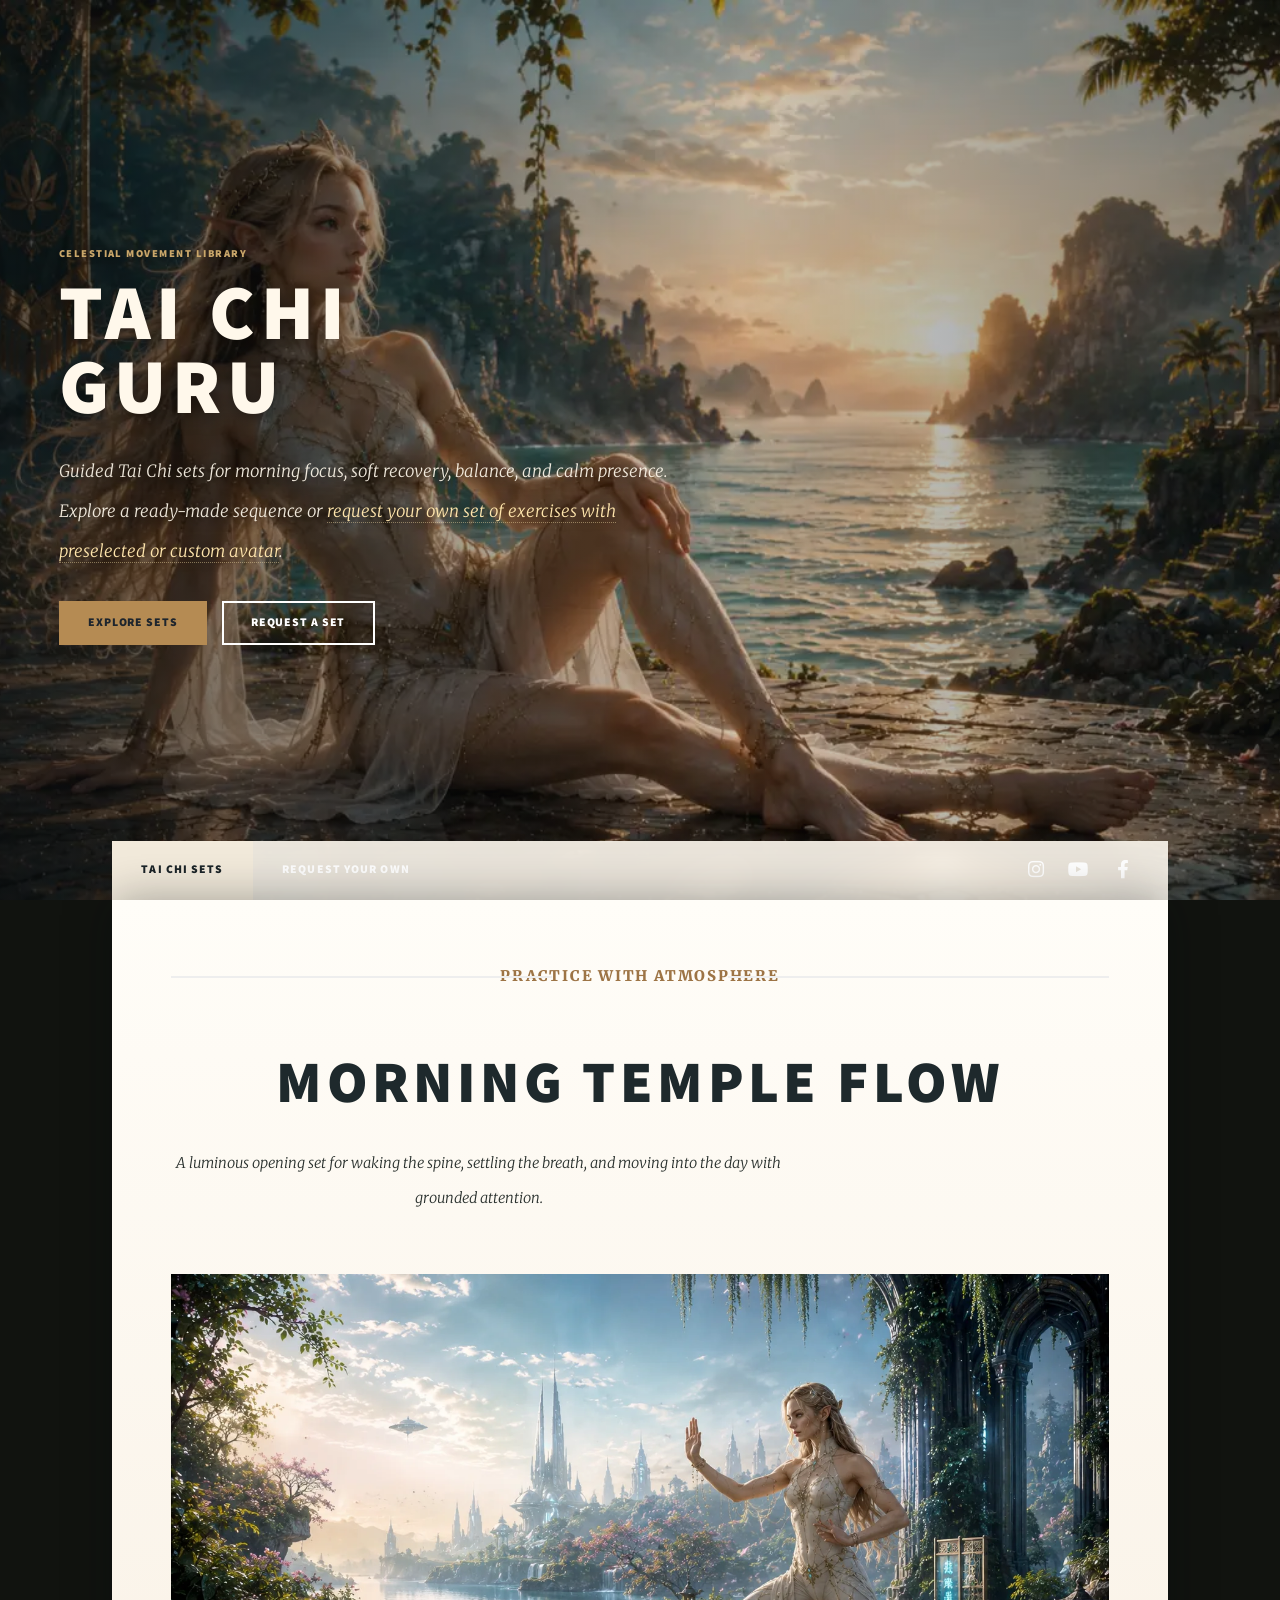
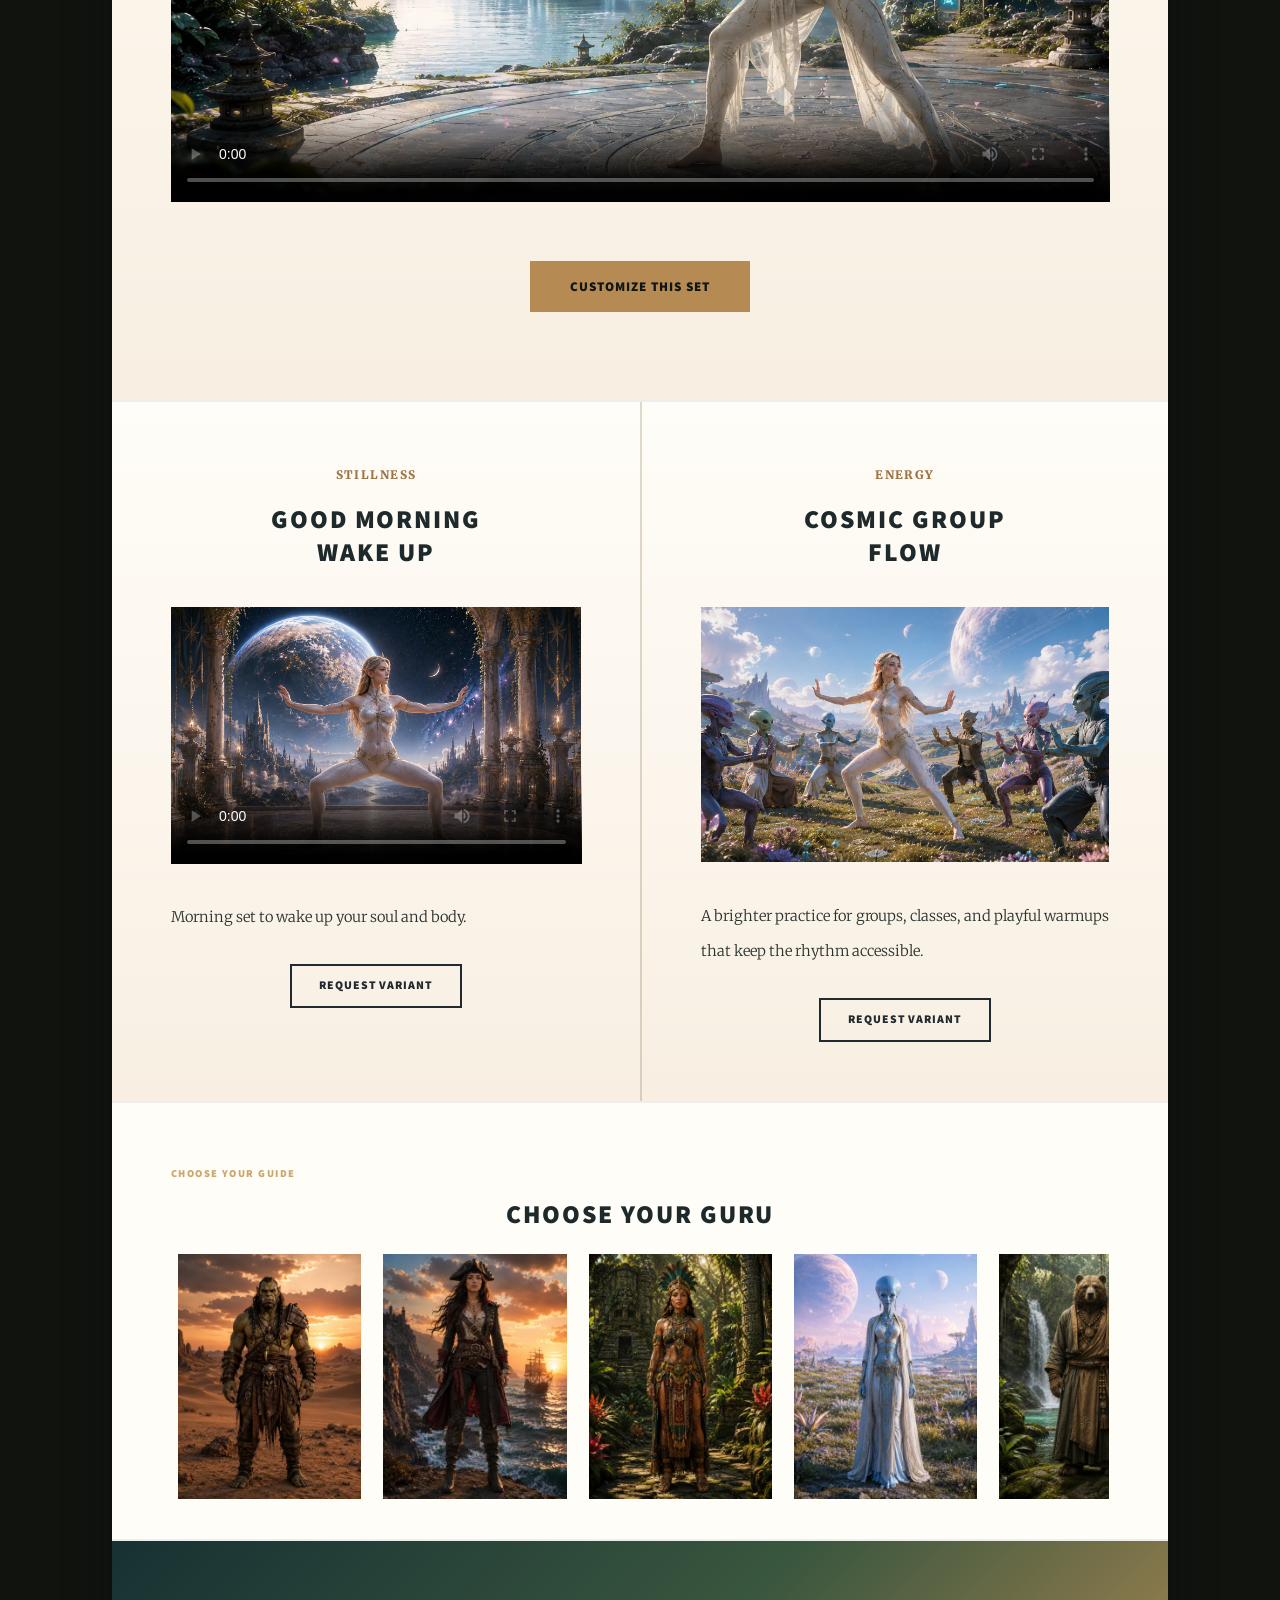
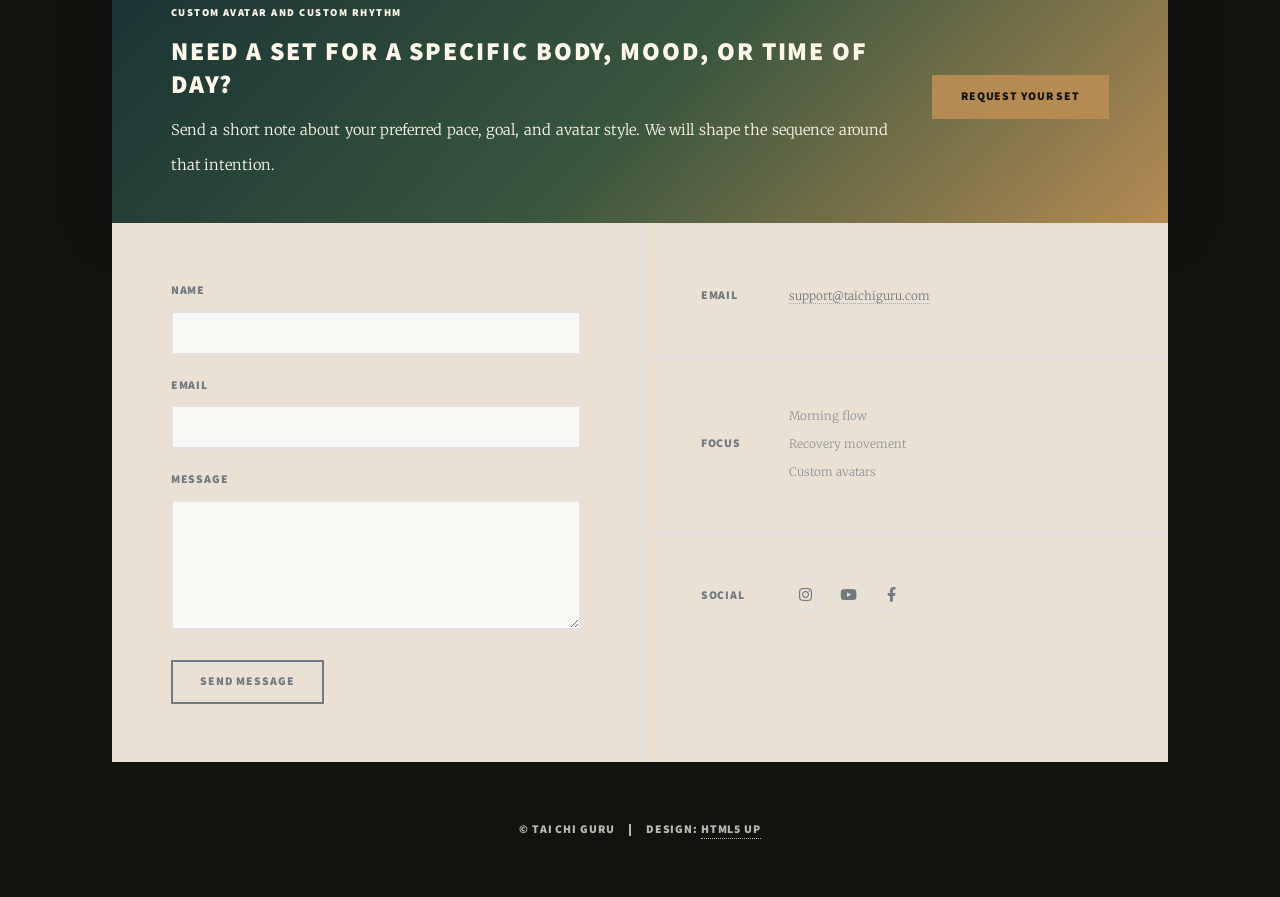
==== commit 1af66296: "Add avatar selection flow" ====
--- a/index.html
+++ b/index.html
@@ -9,8 +9,8 @@
 		<title>Tai Chi Guru</title>
 		<meta charset="utf-8" />
 		<meta name="viewport" content="width=device-width, initial-scale=1, user-scalable=no" />
-		<link rel="preload" as="image" href="images/hero-background-768.webp" type="image/webp" media="(max-width: 736px)" fetchpriority="high" />
-		<link rel="preload" as="image" href="images/hero-background-1280.webp" type="image/webp" media="(min-width: 737px)" fetchpriority="high" />
+		<link rel="preload" as="image" href="images/request-background-768.webp" type="image/webp" media="(max-width: 736px)" fetchpriority="high" />
+		<link rel="preload" as="image" href="images/request-background-1280.webp" type="image/webp" media="(min-width: 737px)" fetchpriority="high" />
 		<link rel="stylesheet" href="assets/css/main.css" />
 		<link rel="stylesheet" href="assets/css/tai-chi-guru.css" />
 		<noscript><link rel="stylesheet" href="assets/css/noscript.css" /></noscript>
@@ -107,6 +107,7 @@
 										<li><a href="request.html" class="button">Request Variant</a></li>
 									</ul>
 								</article>
+								<!--
 								<article>
 									<header>
 										<span class="date">Balance</span>
@@ -141,6 +142,26 @@
 										<li><a href="request.html" class="button">Request Variant</a></li>
 									</ul>
 								</article>
+								-->
+							</section>
+
+						<!-- Avatars -->
+							<section class="tai-avatar-band" aria-labelledby="avatars-title">
+								<header>
+									<p class="eyebrow">Choose your guide</p>
+									<h2 id="avatars-title">Choose Your Guru</h2>
+								</header>
+								<ul class="tai-avatar-list">
+									<li><a href="request.html?avatar=Avatar1"><img src="images/avatars/avatar-01.webp" alt="Request a Tai Chi set with avatar option 1" loading="lazy" decoding="async" /></a></li>
+									<li><a href="request.html?avatar=Avatar2"><img src="images/avatars/avatar-02.webp" alt="Request a Tai Chi set with avatar option 2" loading="lazy" decoding="async" /></a></li>
+									<li><a href="request.html?avatar=Avatar3"><img src="images/avatars/avatar-03.webp" alt="Request a Tai Chi set with avatar option 3" loading="lazy" decoding="async" /></a></li>
+									<li><a href="request.html?avatar=Avatar4"><img src="images/avatars/avatar-04.webp" alt="Request a Tai Chi set with avatar option 4" loading="lazy" decoding="async" /></a></li>
+									<li><a href="request.html?avatar=Avatar5"><img src="images/avatars/avatar-05.webp" alt="Request a Tai Chi set with avatar option 5" loading="lazy" decoding="async" /></a></li>
+									<li><a href="request.html?avatar=Avatar6"><img src="images/avatars/avatar-06.webp" alt="Request a Tai Chi set with avatar option 6" loading="lazy" decoding="async" /></a></li>
+									<li><a href="request.html?avatar=Avatar7"><img src="images/avatars/avatar-07.webp" alt="Request a Tai Chi set with avatar option 7" loading="lazy" decoding="async" /></a></li>
+									<li><a href="request.html?avatar=Avatar8"><img src="images/avatars/avatar-08.webp" alt="Request a Tai Chi set with avatar option 8" loading="lazy" decoding="async" /></a></li>
+									<li><a href="request.html?avatar=Avatar9"><img src="images/avatars/avatar-09.webp" alt="Request a Tai Chi set with avatar option 9" loading="lazy" decoding="async" /></a></li>
+								</ul>
 							</section>
 
 						<!-- Request CTA -->
--- a/assets/css/tai-chi-guru.css
+++ b/assets/css/tai-chi-guru.css
@@ -8,8 +8,8 @@
 }
 
 #wrapper > .bg {
-	background-image: linear-gradient(90deg, rgba(10, 15, 18, 0.66), rgba(10, 15, 18, 0.18) 58%, rgba(10, 15, 18, 0.48)), url("../../images/hero-background-1280.jpg");
-	background-image: linear-gradient(90deg, rgba(10, 15, 18, 0.66), rgba(10, 15, 18, 0.18) 58%, rgba(10, 15, 18, 0.48)), image-set(url("../../images/hero-background-1280.webp") type("image/webp"), url("../../images/hero-background-1280.jpg") type("image/jpeg"));
+	background-image: linear-gradient(90deg, rgba(10, 15, 18, 0.66), rgba(10, 15, 18, 0.18) 58%, rgba(10, 15, 18, 0.48)), url("../../images/request-background-1280.jpg");
+	background-image: linear-gradient(90deg, rgba(10, 15, 18, 0.66), rgba(10, 15, 18, 0.18) 58%, rgba(10, 15, 18, 0.48)), image-set(url("../../images/request-background-1280.webp") type("image/webp"), url("../../images/request-background-1280.jpg") type("image/jpeg"));
 	background-position: center center;
 	background-size: cover;
 }
@@ -151,6 +151,56 @@
 	text-transform: uppercase;
 }
 
+.tai-avatar-band {
+	background: #fffdf8;
+}
+
+.tai-avatar-band header {
+	margin: 0 0 1.5rem 0;
+	text-align: center;
+}
+
+.tai-avatar-band h2 {
+	color: #1e292c;
+	margin-bottom: 0;
+}
+
+.tai-avatar-list {
+	display: flex;
+	gap: 1rem;
+	list-style: none;
+	margin: 0;
+	overflow-x: auto;
+	padding: 0 0 0.75rem 0;
+	scroll-snap-type: x proximity;
+}
+
+.tai-avatar-list li {
+	flex: 0 0 clamp(9rem, 18vw, 13rem);
+	margin: 0;
+	scroll-snap-align: start;
+}
+
+.tai-avatar-list a {
+	border: 0;
+	display: block;
+}
+
+.tai-avatar-list img {
+	aspect-ratio: 3 / 4;
+	background: #171915;
+	display: block;
+	height: auto;
+	object-fit: cover;
+	transition: transform 0.2s ease, filter 0.2s ease;
+	width: 100%;
+}
+
+.tai-avatar-list a:hover img {
+	filter: brightness(1.05);
+	transform: translateY(-0.15rem);
+}
+
 .tai-request-band {
 	align-items: center;
 	background: linear-gradient(135deg, #173133 0%, #39563e 52%, #b58b53 100%);
@@ -203,6 +253,25 @@
 .request-shell form {
 	max-width: 46rem;
 	margin: 0 auto;
+}
+
+.avatar-picker {
+	align-items: center;
+	display: flex;
+	gap: 1.25rem;
+}
+
+.avatar-picker .select-wrapper {
+	flex: 0 0 11rem;
+}
+
+.avatar-picker img {
+	aspect-ratio: 3 / 4;
+	background: #171915;
+	display: block;
+	height: auto;
+	object-fit: cover;
+	width: 6rem;
 }
 
 .request-status {
@@ -275,8 +344,8 @@
 
 @media screen and (max-width: 736px) {
 	#wrapper > .bg {
-		background-image: linear-gradient(90deg, rgba(10, 15, 18, 0.66), rgba(10, 15, 18, 0.18) 58%, rgba(10, 15, 18, 0.48)), url("../../images/hero-background-768.jpg");
-		background-image: linear-gradient(90deg, rgba(10, 15, 18, 0.66), rgba(10, 15, 18, 0.18) 58%, rgba(10, 15, 18, 0.48)), image-set(url("../../images/hero-background-768.webp") type("image/webp"), url("../../images/hero-background-768.jpg") type("image/jpeg"));
+		background-image: linear-gradient(90deg, rgba(10, 15, 18, 0.66), rgba(10, 15, 18, 0.18) 58%, rgba(10, 15, 18, 0.48)), url("../../images/request-background-768.jpg");
+		background-image: linear-gradient(90deg, rgba(10, 15, 18, 0.66), rgba(10, 15, 18, 0.18) 58%, rgba(10, 15, 18, 0.48)), image-set(url("../../images/request-background-768.webp") type("image/webp"), url("../../images/request-background-768.jpg") type("image/jpeg"));
 	}
 }
 
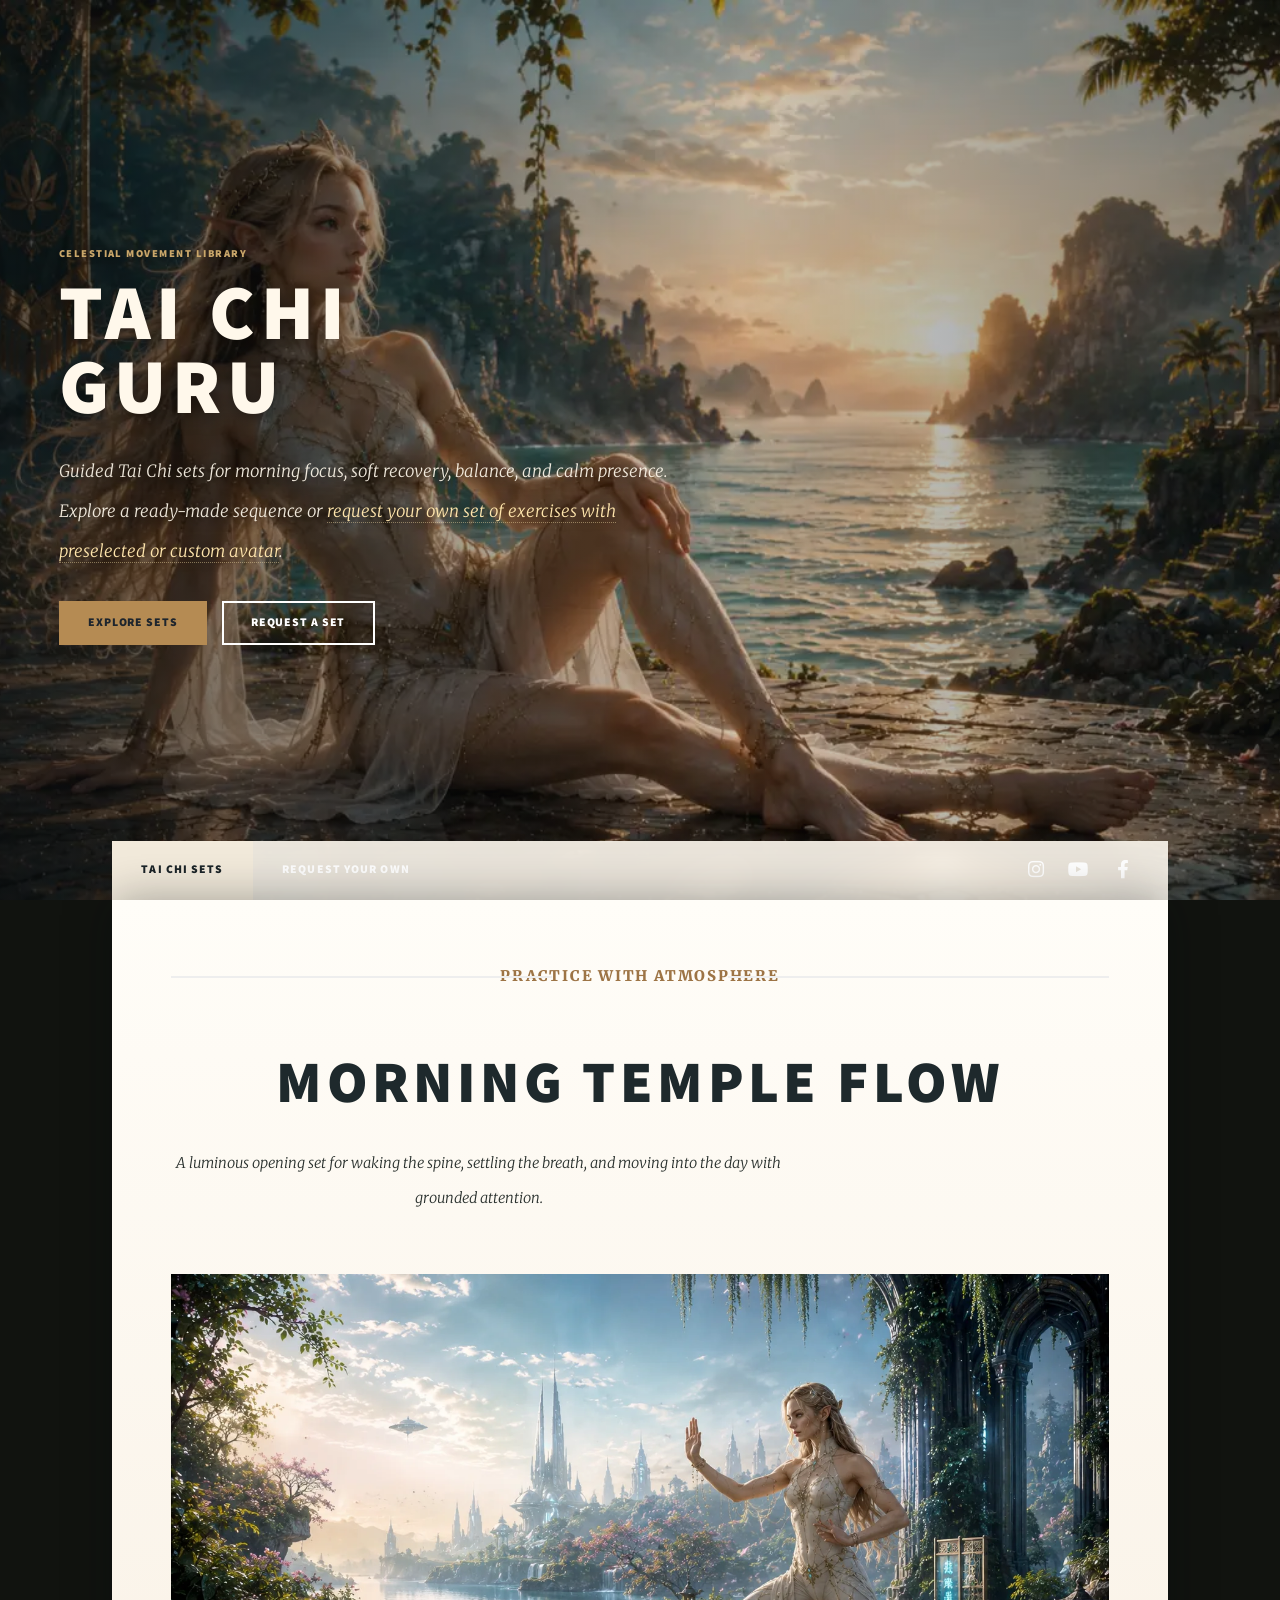
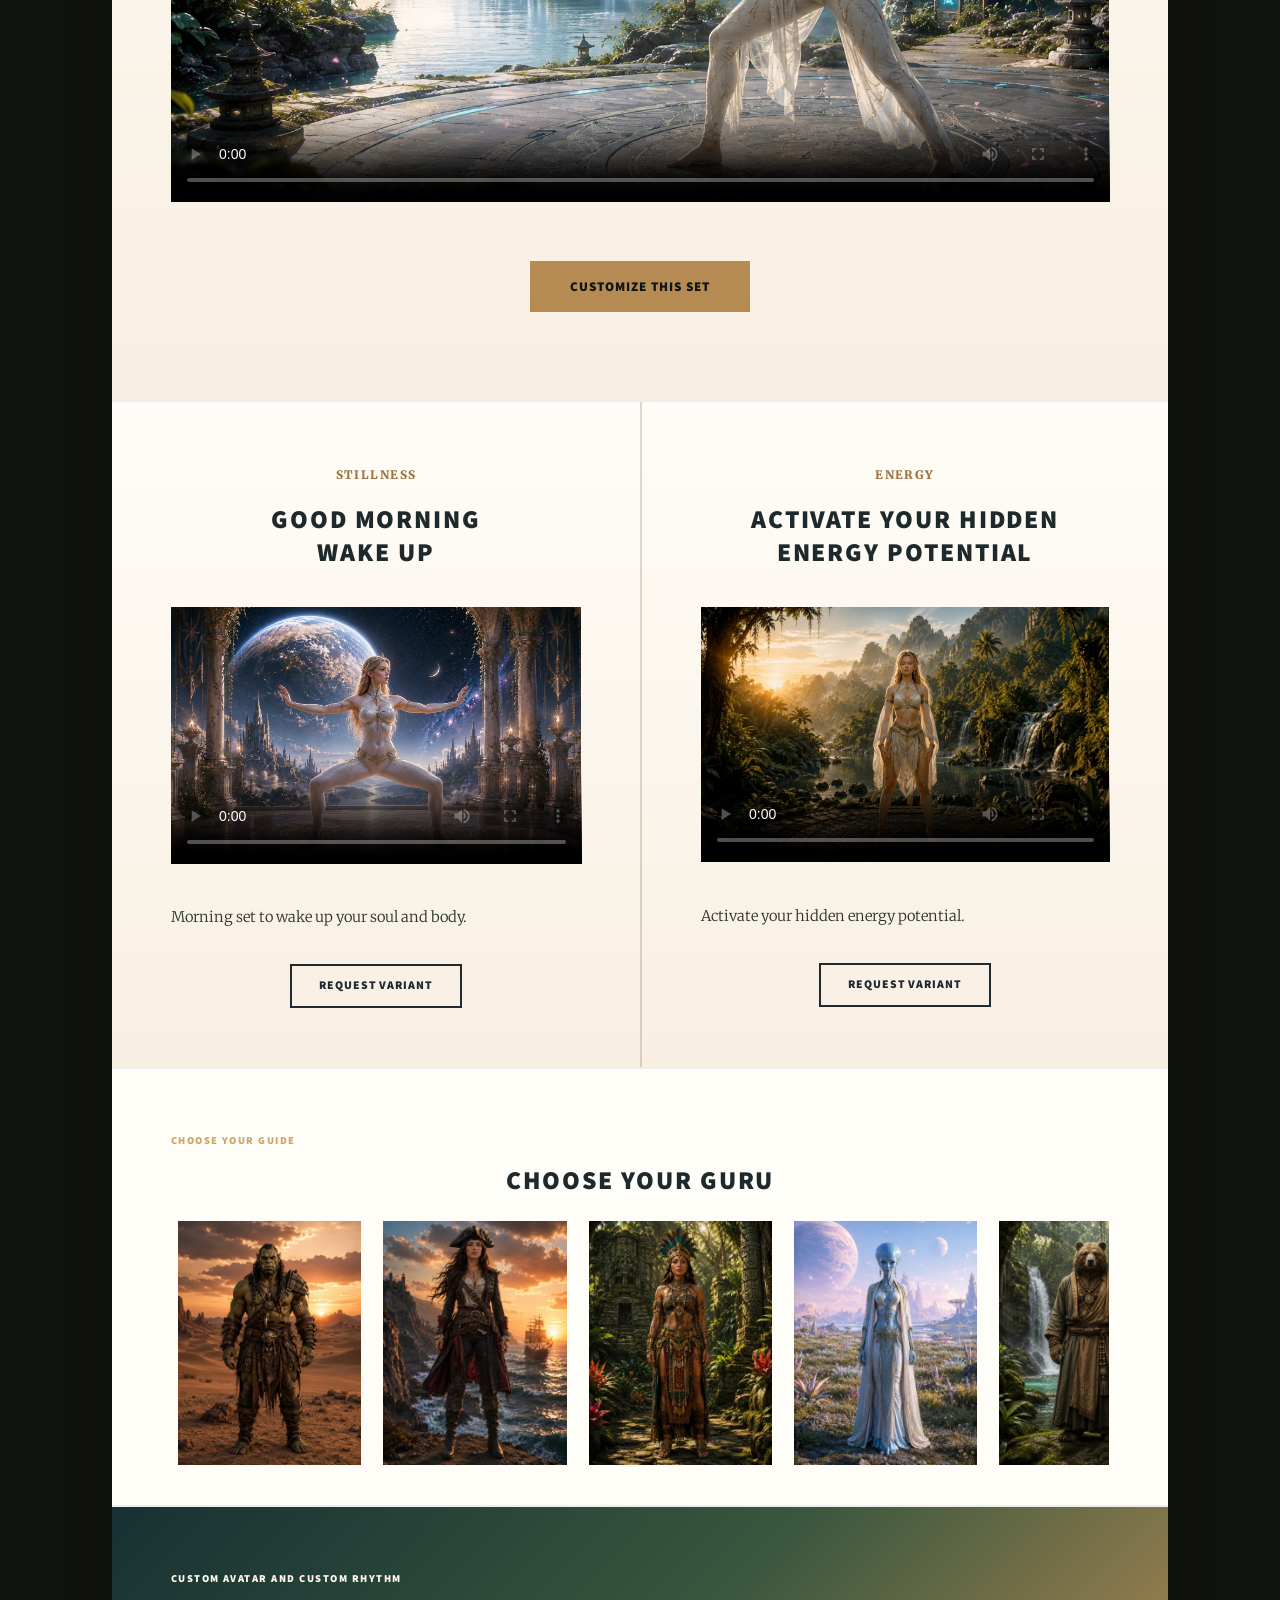
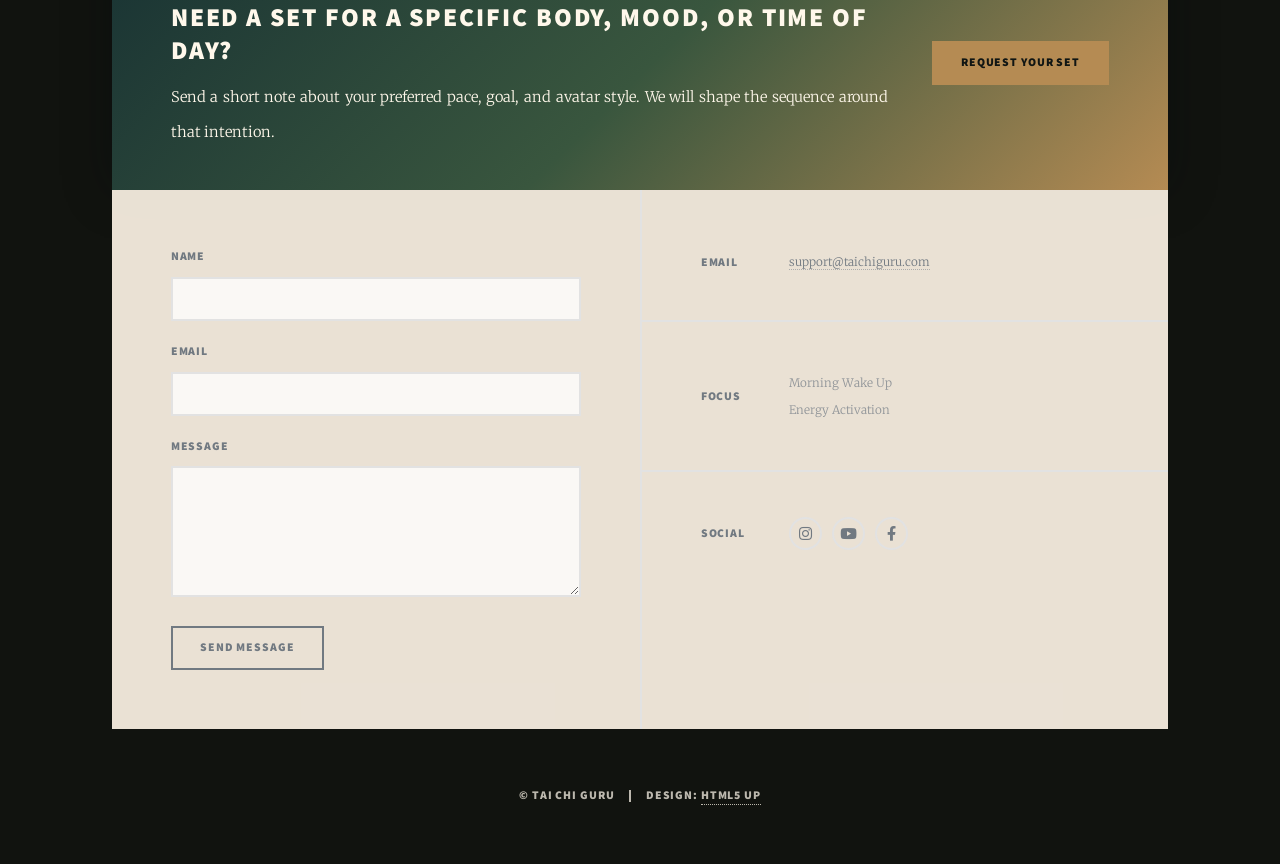
==== commit 60d17252: "Update Energy set media and site icons" ====
--- a/index.html
+++ b/index.html
@@ -9,6 +9,11 @@
 		<title>Tai Chi Guru</title>
 		<meta charset="utf-8" />
 		<meta name="viewport" content="width=device-width, initial-scale=1, user-scalable=no" />
+		<link rel="icon" href="favicon.ico" sizes="any" />
+		<link rel="icon" type="image/png" sizes="32x32" href="images/favicon-32x32.png" />
+		<link rel="icon" type="image/png" sizes="16x16" href="images/favicon-16x16.png" />
+		<link rel="apple-touch-icon" sizes="180x180" href="images/apple-touch-icon.png" />
+		<link rel="manifest" href="site.webmanifest" />
 		<link rel="preload" as="image" href="images/request-background-768.webp" type="image/webp" media="(max-width: 736px)" fetchpriority="high" />
 		<link rel="preload" as="image" href="images/request-background-1280.webp" type="image/webp" media="(min-width: 737px)" fetchpriority="high" />
 		<link rel="stylesheet" href="assets/css/main.css" />
@@ -93,16 +98,16 @@
 								<article>
 									<header>
 										<span class="date">Energy</span>
-										<h2><a href="#">Cosmic Group<br />
-										Flow</a></h2>
-									</header>
-									<a href="#" class="image fit">
-										<picture>
-											<source srcset="images/set-cosmic-group.webp" type="image/webp" />
-											<img src="images/set-cosmic-group.png" alt="Group Tai Chi practice in a colorful cosmic meadow" loading="lazy" decoding="async" />
-										</picture>
-									</a>
-									<p>A brighter practice for groups, classes, and playful warmups that keep the rhythm accessible.</p>
+										<h2><a href="#">Activate your hidden<br />
+										Energy potential</a></h2>
+									</header>
+									<div class="image fit tai-video-player">
+										<video controls preload="metadata" poster="images/taichi_set2_img1.webp" aria-label="Play Energy Activation video">
+											<source src="https://tai-chi1.s3.us-east-2.amazonaws.com/taichi_set2_v1.mp4" type="video/mp4" />
+											<a href="https://tai-chi1.s3.us-east-2.amazonaws.com/taichi_set2_v1.mp4">Play Energy Activation video</a>
+										</video>
+									</div>
+									<p>Activate your hidden energy potential.</p>
 									<ul class="actions special">
 										<li><a href="request.html" class="button">Request Variant</a></li>
 									</ul>
@@ -218,9 +223,9 @@
 							</section>
 							<section>
 								<h3>Focus</h3>
-								<p>Morning flow<br />
-								Recovery movement<br />
-								Custom avatars</p>
+								<p>Morning Wake Up<br />
+								Energy Activation<br />
+								</p>
 							</section>
 							<section>
 								<h3>Social</h3>
